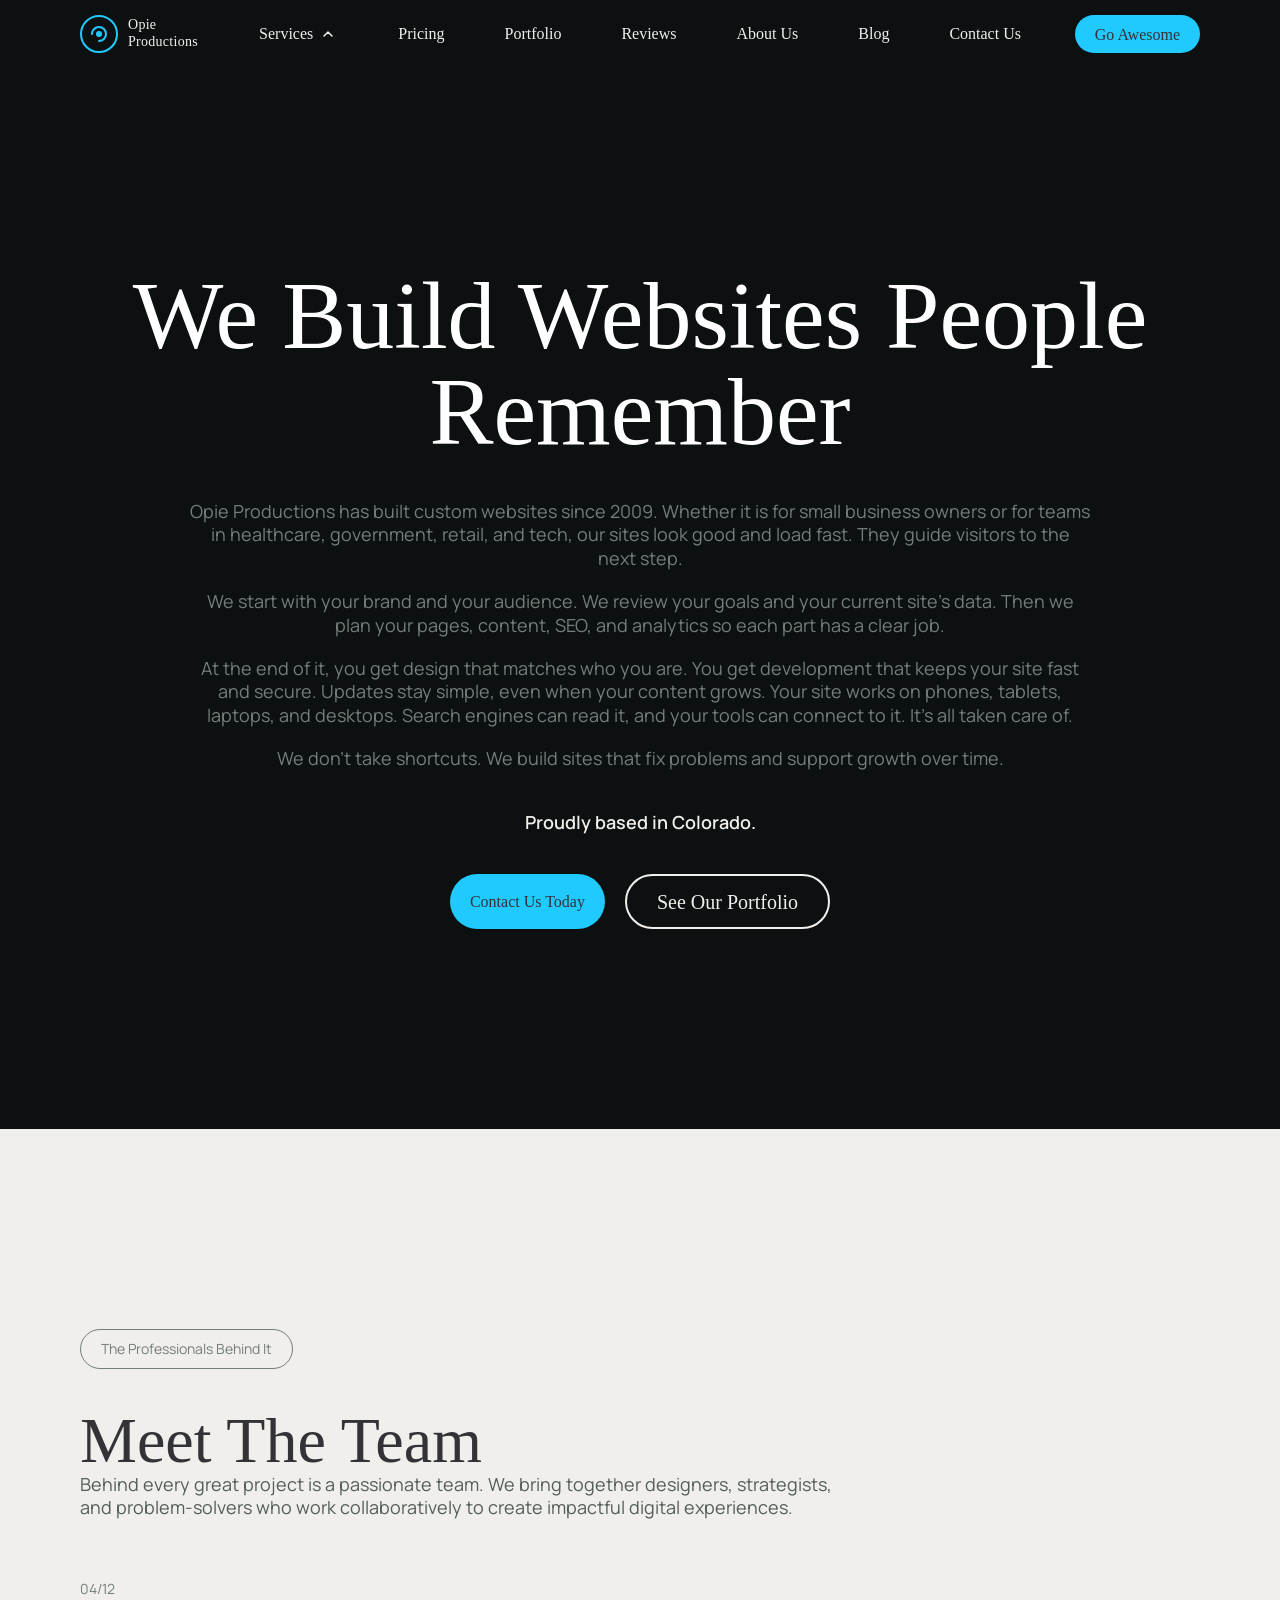
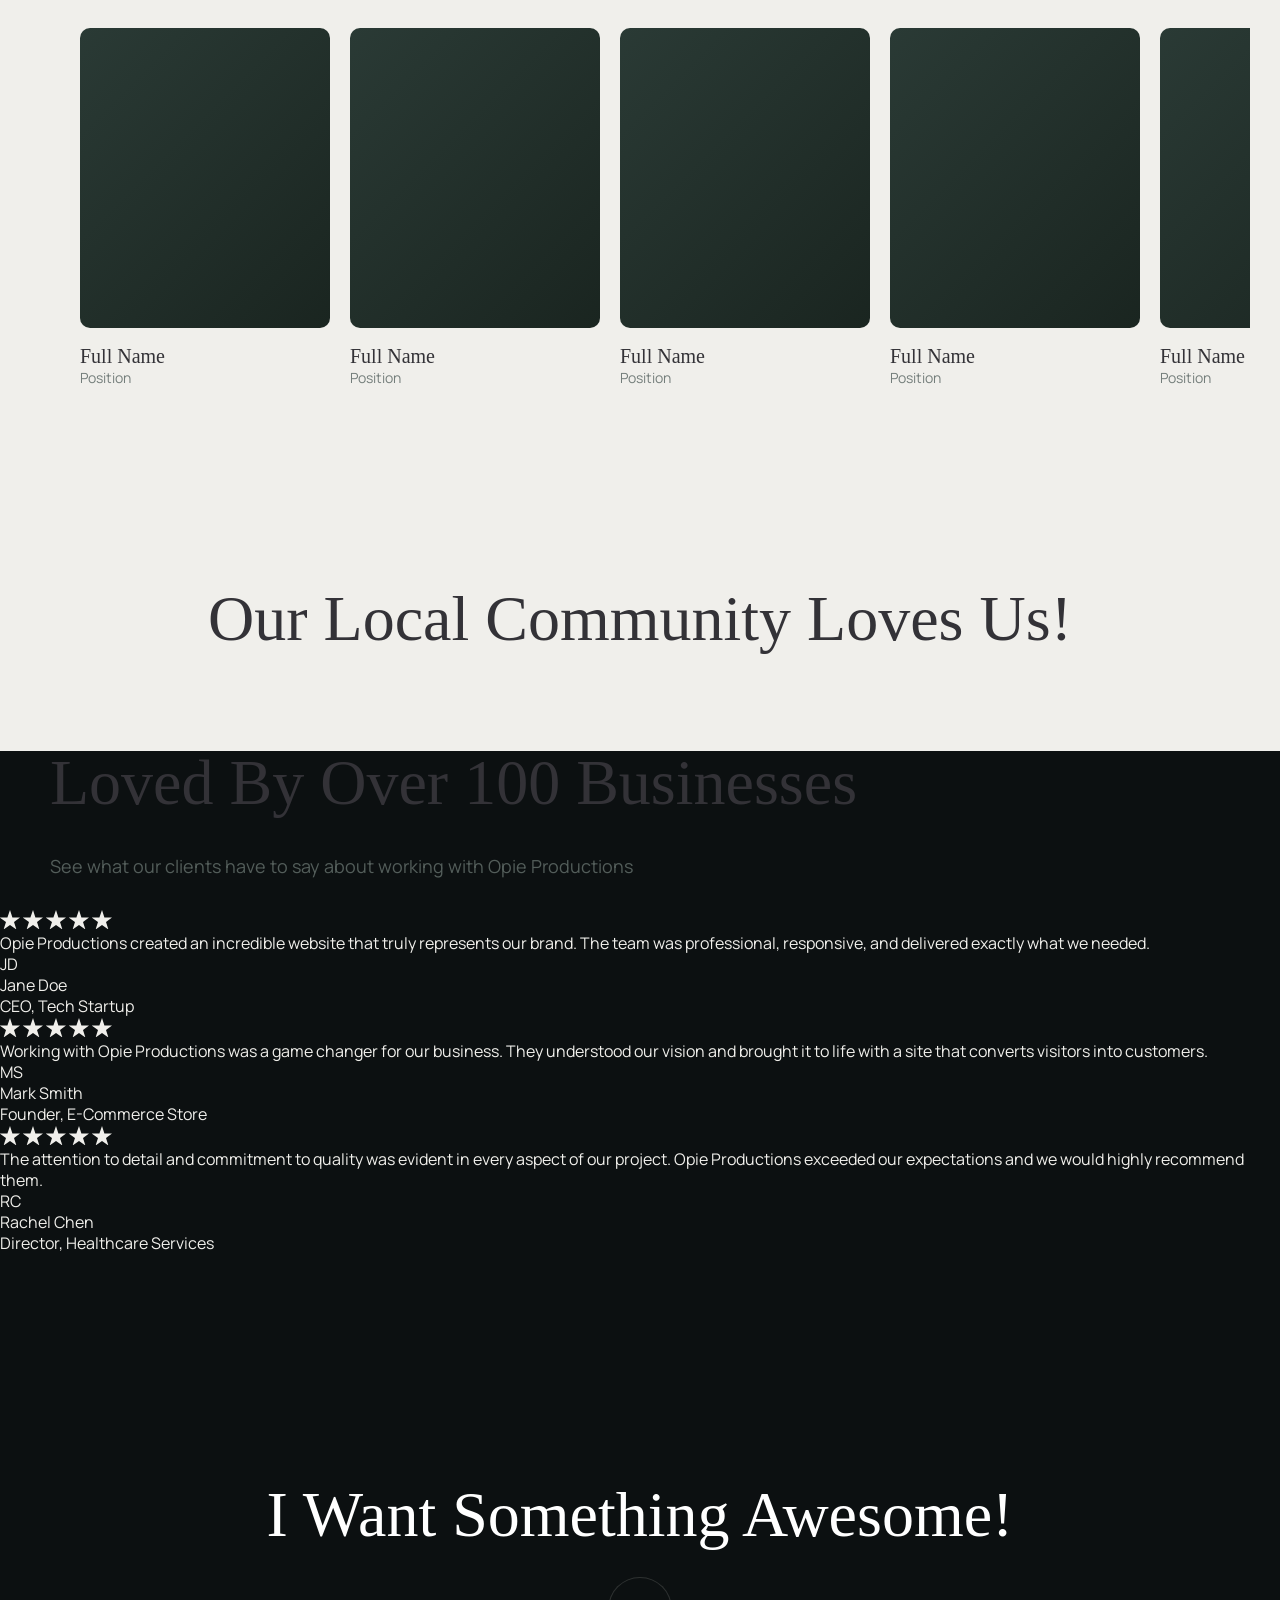
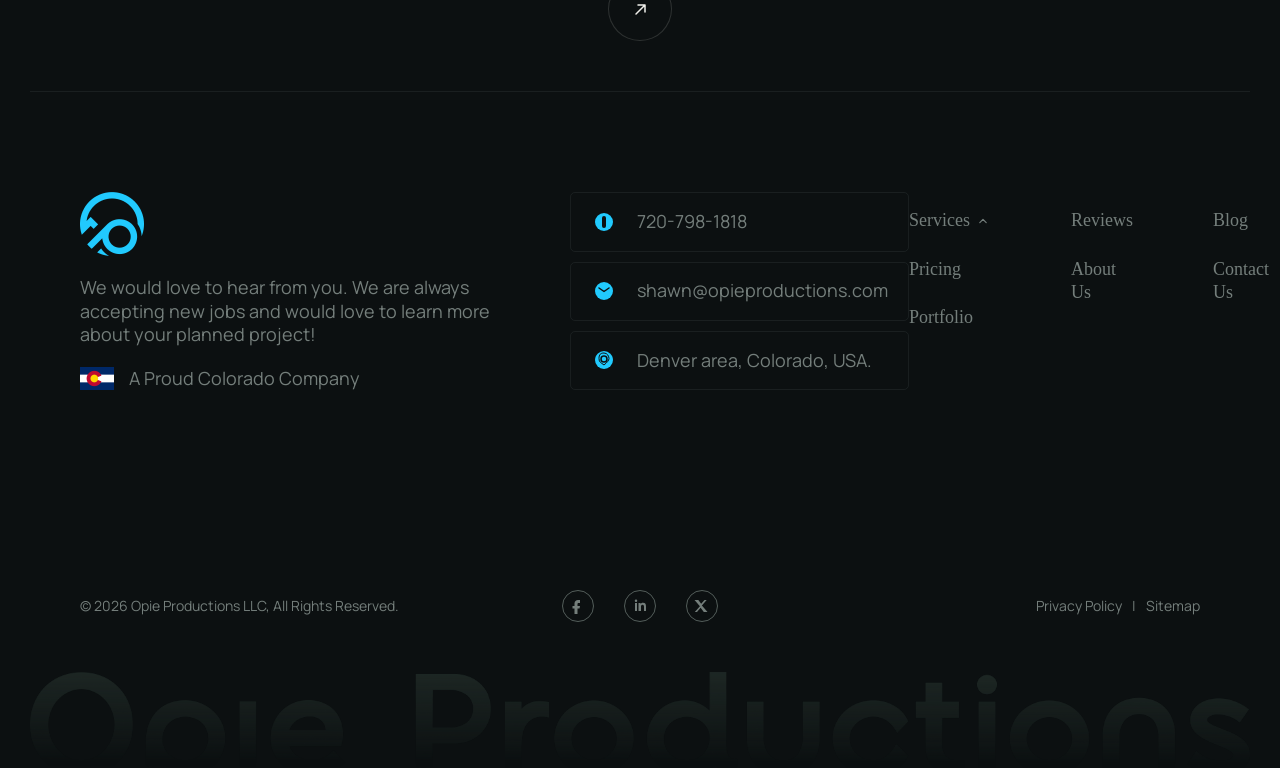
==== about.html @ 9b6406d6 "Add all remaining site pages from Figma design Built 7 new pages: Web Design, SEO, Web Dev, About, P" ====
<!DOCTYPE html>
<html lang="en">
<head>
  <meta charset="UTF-8">
  <meta name="viewport" content="width=device-width, initial-scale=1.0">
  <title>About Us - Opie Productions</title>
  <link rel="preconnect" href="https://fonts.googleapis.com">
  <link rel="preconnect" href="https://fonts.gstatic.com" crossorigin>
  <link href="https://fonts.googleapis.com/css2?family=Manrope:wght@400;500;600;700&display=swap" rel="stylesheet">
  <link rel="stylesheet" href="css/styles.css">
</head>
<body>

  <!-- ==================== NAV ==================== -->
  <nav class="nav">
    <div class="nav__left">
      <a href="index.html" class="nav__logo">
        <svg class="nav__logo-icon" width="38" height="38" viewBox="0 0 38 38" fill="none" xmlns="http://www.w3.org/2000/svg">
          <circle cx="19" cy="19" r="18" stroke="#21cafe" stroke-width="2"/>
          <path d="M12 19c0-3.866 3.134-7 7-7s7 3.134 7 7-3.134 7-7 7" stroke="#21cafe" stroke-width="2" stroke-linecap="round"/>
          <circle cx="19" cy="19" r="3" fill="#21cafe"/>
        </svg>
        <span class="nav__logo-text">Opie<br>Productions</span>
      </a>
    </div>
    <div class="nav__links">
      <div class="nav__dropdown">
        <span>Services</span>
        <svg width="20" height="20" viewBox="0 0 20 20" fill="none"><path d="M6 12l4-4 4 4" stroke="#f0efeb" stroke-width="1.5" stroke-linecap="round" stroke-linejoin="round"/></svg>
      </div>
      <a href="pricing.html">Pricing</a>
      <a href="portfolio.html">Portfolio</a>
      <a href="index.html#reviews">Reviews</a>
      <a href="about.html">About Us</a>
      <a href="#">Blog</a>
      <a href="#">Contact Us</a>
    </div>
    <div class="nav__right">
      <a href="#" class="btn btn--cyan">Go Awesome</a>
    </div>
  </nav>

  <!-- ==================== HERO ==================== -->
  <section class="about-hero">
    <h1 class="about-hero__heading">We build websites people remember</h1>
    <div class="about-hero__body">
      <p>Opie Productions has built custom websites since 2009. Whether it is for small business owners or for teams in healthcare, government, retail, and tech, our sites look good and load fast. They guide visitors to the next step.</p>
      <p>We start with your brand and your audience. We review your goals and your current site's data. Then we plan your pages, content, SEO, and analytics so each part has a clear job.</p>
      <p>At the end of it, you get design that matches who you are. You get development that keeps your site fast and secure. Updates stay simple, even when your content grows. Your site works on phones, tablets, laptops, and desktops. Search engines can read it, and your tools can connect to it. It's all taken care of.</p>
      <p>We don't take shortcuts. We build sites that fix problems and support growth over time.</p>
    </div>
    <p class="about-hero__colorado">Proudly based in Colorado.</p>
    <div class="about-hero__buttons">
      <a href="#" class="btn btn--cyan">Contact us today</a>
      <a href="portfolio.html" class="btn btn--outline">See Our Portfolio</a>
    </div>
  </section>

  <!-- ==================== MEET THE TEAM ==================== -->
  <section class="about-team">
    <div class="about-team__header">
      <div class="about-team__badge">The Professionals Behind It</div>
      <div>
        <h2 class="about-team__title">Meet The team</h2>
        <p class="about-team__subtitle">Behind every great project is a passionate team. We bring together designers, strategists, and problem-solvers who work collaboratively to create impactful digital experiences.</p>
      </div>
    </div>
    <div class="about-team__counter">04/12</div>
    <div class="about-team__grid">
      <div class="about-team__card">
        <div class="about-team__card-img"></div>
        <div class="about-team__card-name">Full Name</div>
        <div class="about-team__card-role">Position</div>
      </div>
      <div class="about-team__card">
        <div class="about-team__card-img"></div>
        <div class="about-team__card-name">Full Name</div>
        <div class="about-team__card-role">Position</div>
      </div>
      <div class="about-team__card">
        <div class="about-team__card-img"></div>
        <div class="about-team__card-name">Full Name</div>
        <div class="about-team__card-role">Position</div>
      </div>
      <div class="about-team__card">
        <div class="about-team__card-img"></div>
        <div class="about-team__card-name">Full Name</div>
        <div class="about-team__card-role">Position</div>
      </div>
      <div class="about-team__card">
        <div class="about-team__card-img"></div>
        <div class="about-team__card-name">Full Name</div>
        <div class="about-team__card-role">Position</div>
      </div>
    </div>
  </section>

  <!-- ==================== AWARDS ==================== -->
  <section class="about-awards">
    <h2 class="about-awards__title">Our Local Community Loves Us!</h2>
  </section>

  <!-- ==================== REVIEWS ==================== -->
  <section class="reviews" id="reviews">
    <div class="reviews__inner">
      <div class="reviews__header">
        <h2 class="reviews__title">Loved by over 100 businesses</h2>
        <p class="reviews__subtitle">See what our clients have to say about working with Opie Productions</p>
      </div>
      <div class="reviews__grid">
        <div class="reviews__card">
          <div class="reviews__stars">
            <svg width="20" height="20" viewBox="0 0 20 20" fill="none"><path d="M10 1l2.4 7.4h7.8L14 13.1l2.4 7.4-6.4-4.6-6.4 4.6 2.4-7.4-6.4-4.7h7.8L10 1z" fill="#f0efeb"/></svg>
            <svg width="20" height="20" viewBox="0 0 20 20" fill="none"><path d="M10 1l2.4 7.4h7.8L14 13.1l2.4 7.4-6.4-4.6-6.4 4.6 2.4-7.4-6.4-4.7h7.8L10 1z" fill="#f0efeb"/></svg>
            <svg width="20" height="20" viewBox="0 0 20 20" fill="none"><path d="M10 1l2.4 7.4h7.8L14 13.1l2.4 7.4-6.4-4.6-6.4 4.6 2.4-7.4-6.4-4.7h7.8L10 1z" fill="#f0efeb"/></svg>
            <svg width="20" height="20" viewBox="0 0 20 20" fill="none"><path d="M10 1l2.4 7.4h7.8L14 13.1l2.4 7.4-6.4-4.6-6.4 4.6 2.4-7.4-6.4-4.7h7.8L10 1z" fill="#f0efeb"/></svg>
            <svg width="20" height="20" viewBox="0 0 20 20" fill="none"><path d="M10 1l2.4 7.4h7.8L14 13.1l2.4 7.4-6.4-4.6-6.4 4.6 2.4-7.4-6.4-4.7h7.8L10 1z" fill="#f0efeb"/></svg>
          </div>
          <p class="reviews__text">Opie Productions created an incredible website that truly represents our brand. The team was professional, responsive, and delivered exactly what we needed.</p>
          <div class="reviews__author">
            <div class="reviews__avatar">JD</div>
            <div class="reviews__author-info">
              <p class="reviews__author-name">Jane Doe</p>
              <p class="reviews__author-company">CEO, Tech Startup</p>
            </div>
          </div>
        </div>
        <div class="reviews__card">
          <div class="reviews__stars">
            <svg width="20" height="20" viewBox="0 0 20 20" fill="none"><path d="M10 1l2.4 7.4h7.8L14 13.1l2.4 7.4-6.4-4.6-6.4 4.6 2.4-7.4-6.4-4.7h7.8L10 1z" fill="#f0efeb"/></svg>
            <svg width="20" height="20" viewBox="0 0 20 20" fill="none"><path d="M10 1l2.4 7.4h7.8L14 13.1l2.4 7.4-6.4-4.6-6.4 4.6 2.4-7.4-6.4-4.7h7.8L10 1z" fill="#f0efeb"/></svg>
            <svg width="20" height="20" viewBox="0 0 20 20" fill="none"><path d="M10 1l2.4 7.4h7.8L14 13.1l2.4 7.4-6.4-4.6-6.4 4.6 2.4-7.4-6.4-4.7h7.8L10 1z" fill="#f0efeb"/></svg>
            <svg width="20" height="20" viewBox="0 0 20 20" fill="none"><path d="M10 1l2.4 7.4h7.8L14 13.1l2.4 7.4-6.4-4.6-6.4 4.6 2.4-7.4-6.4-4.7h7.8L10 1z" fill="#f0efeb"/></svg>
            <svg width="20" height="20" viewBox="0 0 20 20" fill="none"><path d="M10 1l2.4 7.4h7.8L14 13.1l2.4 7.4-6.4-4.6-6.4 4.6 2.4-7.4-6.4-4.7h7.8L10 1z" fill="#f0efeb"/></svg>
          </div>
          <p class="reviews__text">Working with Opie Productions was a game changer for our business. They understood our vision and brought it to life with a site that converts visitors into customers.</p>
          <div class="reviews__author">
            <div class="reviews__avatar">MS</div>
            <div class="reviews__author-info">
              <p class="reviews__author-name">Mark Smith</p>
              <p class="reviews__author-company">Founder, E-Commerce Store</p>
            </div>
          </div>
        </div>
        <div class="reviews__card">
          <div class="reviews__stars">
            <svg width="20" height="20" viewBox="0 0 20 20" fill="none"><path d="M10 1l2.4 7.4h7.8L14 13.1l2.4 7.4-6.4-4.6-6.4 4.6 2.4-7.4-6.4-4.7h7.8L10 1z" fill="#f0efeb"/></svg>
            <svg width="20" height="20" viewBox="0 0 20 20" fill="none"><path d="M10 1l2.4 7.4h7.8L14 13.1l2.4 7.4-6.4-4.6-6.4 4.6 2.4-7.4-6.4-4.7h7.8L10 1z" fill="#f0efeb"/></svg>
            <svg width="20" height="20" viewBox="0 0 20 20" fill="none"><path d="M10 1l2.4 7.4h7.8L14 13.1l2.4 7.4-6.4-4.6-6.4 4.6 2.4-7.4-6.4-4.7h7.8L10 1z" fill="#f0efeb"/></svg>
            <svg width="20" height="20" viewBox="0 0 20 20" fill="none"><path d="M10 1l2.4 7.4h7.8L14 13.1l2.4 7.4-6.4-4.6-6.4 4.6 2.4-7.4-6.4-4.7h7.8L10 1z" fill="#f0efeb"/></svg>
            <svg width="20" height="20" viewBox="0 0 20 20" fill="none"><path d="M10 1l2.4 7.4h7.8L14 13.1l2.4 7.4-6.4-4.6-6.4 4.6 2.4-7.4-6.4-4.7h7.8L10 1z" fill="#f0efeb"/></svg>
          </div>
          <p class="reviews__text">The attention to detail and commitment to quality was evident in every aspect of our project. Opie Productions exceeded our expectations and we would highly recommend them.</p>
          <div class="reviews__author">
            <div class="reviews__avatar">RC</div>
            <div class="reviews__author-info">
              <p class="reviews__author-name">Rachel Chen</p>
              <p class="reviews__author-company">Director, Healthcare Services</p>
            </div>
          </div>
        </div>
      </div>
    </div>
  </section>

  <!-- ==================== FOOTER ==================== -->
  <footer class="footer">
    <div class="footer__cta">
      <h2 class="footer__cta-heading">I Want Something Awesome!</h2>
      <button class="arrow-btn-lg arrow-btn-lg--dark">
        <svg width="17" height="17" viewBox="0 0 17 17" fill="none"><path d="M4 13L13 4M13 4H6M13 4v7" stroke="#f0efeb" stroke-width="1.5" stroke-linecap="round" stroke-linejoin="round"/></svg>
      </button>
    </div>
    <div class="footer__divider"></div>
    <div class="footer__content">
      <div class="footer__left">
        <div class="footer__about">
          <div class="footer__logo">
            <img src="images/footer-logo.png" alt="Opie Productions" class="footer__logo-img">
          </div>
          <p class="footer__description">We would love to hear from you.  We are always accepting new jobs and would love to learn more about your planned project!</p>
          <div class="footer__colorado">
            <img src="images/colorado-flag.png" alt="Colorado flag" class="footer__flag">
            <span>A Proud Colorado Company</span>
          </div>
        </div>
        <div class="footer__contact">
          <div class="footer__contact-item">
            <div class="footer__contact-icon">
              <svg width="18" height="18" viewBox="0 0 18 18" fill="none"><rect width="18" height="18" rx="9" fill="#21cafe"/><rect x="7" y="3" width="4" height="12" rx="2" fill="#0c1011"/></svg>
            </div>
            <span>720-798-1818</span>
          </div>
          <div class="footer__contact-item">
            <div class="footer__contact-icon">
              <svg width="18" height="18" viewBox="0 0 18 18" fill="none"><rect width="18" height="18" rx="9" fill="#21cafe"/><path d="M4 6l5 3.5L14 6" stroke="#0c1011" stroke-width="1.5" stroke-linecap="round" stroke-linejoin="round"/></svg>
            </div>
            <span>shawn@opieproductions.com</span>
          </div>
          <div class="footer__contact-item">
            <div class="footer__contact-icon">
              <svg width="18" height="18" viewBox="0 0 18 18" fill="none"><rect width="18" height="18" rx="9" fill="#21cafe"/><circle cx="9" cy="8" r="3" stroke="#0c1011" stroke-width="1.5"/><path d="M9 14c3-2.5 5-4.5 5-6.5S12.5 2 9 2 4 3.5 4 7.5s2 4 5 6.5z" stroke="#0c1011" stroke-width="1" fill="none"/></svg>
            </div>
            <span>Denver area, Colorado, USA.</span>
          </div>
        </div>
      </div>
      <div class="footer__nav">
        <div class="footer__nav-col">
          <a href="#" class="footer__nav-link">Services <svg width="16" height="16" viewBox="0 0 20 20" fill="none"><path d="M6 12l4-4 4 4" stroke="#747e7b" stroke-width="1.5" stroke-linecap="round" stroke-linejoin="round"/></svg></a>
          <a href="pricing.html" class="footer__nav-link">Pricing</a>
          <a href="portfolio.html" class="footer__nav-link">Portfolio</a>
        </div>
        <div class="footer__nav-col">
          <a href="index.html#reviews" class="footer__nav-link">Reviews</a>
          <a href="about.html" class="footer__nav-link">About Us</a>
        </div>
        <div class="footer__nav-col">
          <a href="#" class="footer__nav-link">Blog</a>
          <a href="#" class="footer__nav-link">Contact Us</a>
        </div>
      </div>
    </div>
    <div class="footer__bottom">
      <div class="footer__bottom-bar">
        <p>&copy; 2026 Opie Productions LLC, All Rights Reserved.</p>
        <div class="footer__socials">
          <a href="#" class="footer__social" aria-label="Facebook">
            <svg width="32" height="32" viewBox="0 0 32 32" fill="none"><circle cx="16" cy="16" r="15.5" stroke="#535d5a"/><path d="M18 13h-1.5c-.5 0-1 .5-1 1v2h2.5l-.5 2.5H15.5V24h-3v-5.5h-2V16h2v-2.5c0-2 1.5-3.5 3.5-3.5H18v3z" fill="#747e7b"/></svg>
          </a>
          <a href="#" class="footer__social" aria-label="LinkedIn">
            <svg width="32" height="32" viewBox="0 0 32 32" fill="none"><circle cx="16" cy="16" r="15.5" stroke="#535d5a"/><path d="M11 13h2v8h-2v-8zm1-3.5a1.25 1.25 0 110 2.5 1.25 1.25 0 010-2.5zM14.5 13h2v1.1c.3-.6 1.2-1.3 2.5-1.3 2.5 0 3 1.6 3 3.7V21h-2v-4c0-1-.2-2.2-1.5-2.2S17 16 17 17v4h-2.5v-8z" fill="#747e7b"/></svg>
          </a>
          <a href="#" class="footer__social" aria-label="X / Twitter">
            <svg width="32" height="32" viewBox="0 0 32 32" fill="none"><circle cx="16" cy="16" r="15.5" stroke="#535d5a"/><path d="M18.5 10h2.2l-4.8 5.5L21.5 22h-3.7l-3.2-4.2L11 22H8.8l5.1-5.8L8.5 10h3.8l2.9 3.8L18.5 10z" fill="#747e7b"/></svg>
          </a>
        </div>
        <div class="footer__legal">
          <a href="#">Privacy Policy</a>
          <span>|</span>
          <a href="#">Sitemap</a>
        </div>
      </div>
      <div class="footer__brand">
        <img src="images/footer-brand.png" alt="Opie Productions" class="footer__brand-img">
      </div>
    </div>
  </footer>

  <script src="js/script.js"></script>
</body>
</html>
---- css/styles.css ----
/* ==================== RESET & BASE ==================== */
*, *::before, *::after {
  margin: 0;
  padding: 0;
  box-sizing: border-box;
}

:root {
  /* Colors from Figma */
  --dark-bg: #0c1011;
  --dark-green: #212b28;
  --cream: #f0efeb;
  --dark-text: #333237;
  --muted: #747e7b;
  --secondary: #535d5a;
  --cyan: #21cafe;
  --orange: #ff9608;
  --white: #ffffff;

  /* Fonts */
  --font-display: 'Georgia', 'Times New Roman', serif; /* Fallback for Sewimple Pol */
  --font-body: 'Manrope', sans-serif;
}

/*
  NOTE: The design uses "Sewimple Pol" as the display font.
  Replace the @font-face below with the actual font file if available.
  For now, we use a serif fallback that approximates the feel.
*/
@font-face {
  font-family: 'Sewimple Pol';
  src: local('Sewimple Pol');
  font-weight: 400;
  font-style: normal;
}

html {
  scroll-behavior: smooth;
}

body {
  font-family: var(--font-body);
  background-color: var(--dark-bg);
  color: var(--cream);
  line-height: 1.3;
  overflow-x: hidden;
}

a {
  text-decoration: none;
  color: inherit;
}

img {
  max-width: 100%;
  display: block;
}

/* ==================== BUTTONS ==================== */
.btn {
  display: inline-flex;
  align-items: center;
  justify-content: center;
  padding: 15px 30px 13px;
  border-radius: 100px;
  font-family: 'Sewimple Pol', var(--font-display);
  font-size: 20px;
  line-height: normal;
  text-transform: capitalize;
  white-space: nowrap;
  cursor: pointer;
  border: none;
  transition: opacity 0.2s, transform 0.2s;
}

.btn:hover {
  opacity: 0.9;
  transform: translateY(-1px);
}

.btn--cyan {
  background-color: var(--cyan);
  color: var(--dark-text);
  font-size: 16px;
  padding: 11px 20px 9px;
}

.btn--orange {
  background-color: var(--orange);
  color: var(--dark-green);
}

.btn--dark {
  background-color: var(--dark-text);
  color: var(--cream);
}

.btn--outline {
  background-color: transparent;
  color: var(--cream);
  border: 2px solid var(--cream);
}

.btn--sm {
  font-size: 18px;
  padding: 11px 20px 9px;
}

.arrow-btn {
  width: 48px;
  height: 48px;
  border-radius: 160px;
  background-color: var(--dark-green);
  border: 1px solid rgba(240, 239, 235, 0.15);
  display: flex;
  align-items: center;
  justify-content: center;
  cursor: pointer;
  flex-shrink: 0;
  transition: background-color 0.2s;
}

.arrow-btn:hover {
  background-color: var(--cyan);
}

.arrow-btn:hover svg path {
  stroke: var(--dark-text);
}

.arrow-btn--dark {
  background-color: var(--dark-bg);
  border-color: rgba(83, 93, 90, 0.3);
}

/* ==================== NAV ==================== */
.nav {
  display: flex;
  align-items: center;
  justify-content: space-between;
  padding: 15px 80px;
  background-color: var(--dark-bg);
  position: sticky;
  top: 0;
  z-index: 100;
}

.nav__left {
  flex: 1 0 0;
}

.nav__logo {
  display: flex;
  align-items: center;
  gap: 10px;
}

.nav__logo-icon {
  width: 38px;
  height: 38px;
  flex-shrink: 0;
}

.nav__logo-text {
  font-family: 'Sewimple Pol', var(--font-display);
  font-size: 14px;
  line-height: 1.2;
  color: var(--cream);
  letter-spacing: 0.02em;
}

.nav__links {
  display: flex;
  gap: 60px;
  align-items: center;
}

.nav__links a,
.nav__dropdown span {
  font-family: 'Sewimple Pol', var(--font-display);
  font-size: 16px;
  color: var(--cream);
  white-space: nowrap;
  transition: color 0.2s;
}

.nav__links a:hover,
.nav__dropdown:hover span {
  color: var(--cyan);
}

.nav__dropdown {
  display: flex;
  align-items: center;
  gap: 5px;
  cursor: pointer;
}

.nav__right {
  flex: 1 0 0;
  display: flex;
  justify-content: flex-end;
}

/* ==================== HERO ==================== */
.hero-holder {
  background: linear-gradient(to bottom, var(--dark-bg), var(--dark-green));
  display: flex;
  flex-direction: column;
  align-items: center;
  gap: 30px;
  padding: 20px 30px 80px;
}

.hero-holder__inner {
  width: 100%;
  display: flex;
  flex-direction: column;
  align-items: center;
}

.hero {
  background-color: var(--cream);
  width: 100%;
  border-radius: 20px;
  padding: 200px 50px 50px;
  display: flex;
  align-items: flex-end;
  justify-content: space-between;
  min-height: 810px;
  position: relative;
}

.hero__content {
  display: flex;
  flex-direction: column;
  gap: 25px;
  max-width: 1069px;
}

.hero__badge {
  display: inline-flex;
  align-items: center;
  justify-content: center;
  padding: 15px 25px;
  background-color: var(--white);
  border-radius: 100px;
  font-family: var(--font-body);
  font-size: 14px;
  color: var(--secondary);
  align-self: flex-start;
}

.hero__text {
  display: flex;
  flex-direction: column;
  gap: 40px;
}

.hero__text-inner {
  display: flex;
  flex-direction: column;
  gap: 10px;
}

.hero__heading {
  font-family: 'Sewimple Pol', var(--font-display);
  font-size: 96px;
  line-height: 1;
  color: var(--dark-text);
  text-transform: capitalize;
  font-weight: 400;
}

.hero__subtext {
  font-family: var(--font-body);
  font-size: 18px;
  line-height: 1.3;
  color: var(--secondary);
  max-width: 785px;
}

.hero__buttons {
  display: flex;
  gap: 20px;
}

.hero__experience {
  font-family: var(--font-body);
  font-size: 14px;
  color: var(--secondary);
  white-space: nowrap;
  align-self: flex-end;
}

.hero__shadow {
  display: flex;
  flex-direction: column;
  align-items: center;
}

.hero__shadow-bar {
  background-color: var(--cream);
  border-radius: 0 0 5px 5px;
}

.hero__shadow-bar--1 {
  width: calc(100% - 110px);
  height: 15px;
  opacity: 0.7;
}

.hero__shadow-bar--2 {
  width: calc(100% - 220px);
  height: 10px;
  opacity: 0.4;
}

.hero__shadow-bar--3 {
  width: calc(100% - 330px);
  height: 5px;
  opacity: 0.2;
}

.hero__images {
  display: flex;
  gap: 30px;
  width: 100%;
  overflow-x: auto;
  border-radius: 20px;
  scrollbar-width: none;
}

.hero__images::-webkit-scrollbar {
  display: none;
}

.hero__image-card {
  flex-shrink: 0;
  width: 537px;
  height: 400px;
  border-radius: 20px;
  overflow: hidden;
  position: relative;
}

.hero__image-card--wide {
  width: 648px;
}

.hero__image-placeholder {
  width: 100%;
  height: 100%;
  background: linear-gradient(135deg, #2a3a35, #1a2520);
  display: flex;
  align-items: center;
  justify-content: center;
  color: var(--muted);
  font-size: 16px;
  border-radius: 20px;
}

/* ==================== MARQUEE ==================== */
.marquee {
  background-color: var(--cream);
  padding: 25px 0 20px;
  overflow: hidden;
}

.marquee__track {
  display: flex;
  width: max-content;
  animation: marquee 30s linear infinite;
}

.marquee__content {
  display: flex;
  align-items: baseline;
  gap: 25px;
  padding-right: 25px;
}

.marquee__content span {
  font-family: 'Sewimple Pol', var(--font-display);
  font-size: 24px;
  line-height: 1.2;
  color: var(--dark-text);
  white-space: nowrap;
}

.marquee__dot {
  font-size: 19px !important;
  opacity: 0.5;
}

@keyframes marquee {
  0% { transform: translateX(0); }
  100% { transform: translateX(-50%); }
}

/* ==================== EXPERTISE ==================== */
.expertise {
  background: linear-gradient(to bottom, var(--dark-green) 0%, var(--dark-bg) 25.5%);
  padding: 200px 30px 30px;
  display: flex;
  flex-direction: column;
  gap: 200px;
}

.expertise__header {
  display: flex;
  flex-direction: column;
  gap: 40px;
  padding: 0 50px;
}

.expertise__badge {
  display: inline-flex;
  align-items: center;
  justify-content: center;
  padding: 10px 20px;
  border: 1px solid var(--muted);
  border-radius: 100px;
  font-family: var(--font-body);
  font-size: 14px;
  color: var(--muted);
  align-self: flex-start;
}

.expertise__title-group {
  display: flex;
  flex-direction: column;
  gap: 10px;
}

.expertise__title {
  font-family: 'Sewimple Pol', var(--font-display);
  font-size: 64px;
  line-height: 1;
  color: var(--white);
  text-transform: capitalize;
  font-weight: 400;
}

.expertise__subtitle {
  font-family: var(--font-body);
  font-size: 18px;
  line-height: 1.3;
  color: var(--muted);
  max-width: 785px;
}

/* ==================== SERVICES LIST ==================== */
.services-list {
  display: flex;
  flex-direction: column;
}

.service {
  display: flex;
  gap: 20px;
  align-items: flex-start;
  padding: 50px;
  width: 100%;
}

.service--expanded {
  background-color: var(--dark-green);
  border-radius: 10px;
}

.service--collapsed {
  background-color: var(--dark-bg);
  border-bottom: 2px solid rgba(83, 93, 90, 0.2);
  align-items: center;
  cursor: pointer;
  transition: background-color 0.3s;
}

.service--collapsed:hover {
  background-color: rgba(33, 43, 40, 0.5);
}

.service__number {
  font-family: var(--font-body);
  font-weight: 600;
  font-size: 14px;
  color: var(--muted);
  width: 40px;
  flex-shrink: 0;
  padding-top: 8px;
}

.service--collapsed .service__number {
  color: var(--secondary);
}

.service__content {
  flex: 1;
  display: flex;
  flex-direction: column;
  gap: 10px;
  min-width: 0;
}

.service__title {
  font-family: 'Sewimple Pol', var(--font-display);
  font-size: 48px;
  line-height: 1;
  color: var(--white);
  text-transform: capitalize;
  font-weight: 400;
  opacity: 0.9;
}

.service--collapsed .service__title {
  color: var(--cream);
  opacity: 1;
}

.service__description {
  font-family: var(--font-body);
  font-size: 18px;
  line-height: 1.3;
  color: var(--muted);
}

.service__description p {
  margin-bottom: 10px;
}

.service__description p:last-child {
  margin-bottom: 0;
}

.service__actions {
  display: flex;
  flex-direction: column;
  align-items: flex-end;
  justify-content: space-between;
  align-self: stretch;
  flex-shrink: 0;
}

.service__actions-top {
  display: flex;
  align-items: center;
  gap: 10px;
}

.service__tags {
  display: flex;
  gap: 10px;
  position: relative;
}

.service__tag {
  padding: 12px 25px;
  background-color: rgba(240, 239, 235, 0.05);
  border-radius: 100px;
  font-family: var(--font-body);
  font-size: 14px;
  color: var(--muted);
}

.service__tags-fade {
  position: absolute;
  top: 50%;
  right: 0;
  transform: translateY(-50%);
  width: 200px;
  height: 46px;
  background: linear-gradient(to right, rgba(33, 43, 40, 0) 0%, var(--dark-green) 55%);
  pointer-events: none;
}

/* ==================== CTA CARD ==================== */
.cta-card {
  background-color: var(--cream);
  border-radius: 20px;
  padding: 50px;
  height: 700px;
  display: flex;
  flex-direction: column;
  align-items: center;
  justify-content: space-between;
  position: relative;
  overflow: hidden;
  margin-top: 200px;
}

.cta-card__tags {
  display: flex;
  gap: 10px;
  flex-wrap: wrap;
  justify-content: center;
  overflow: hidden;
  max-height: 48px;
}

.cta-card__tags span {
  padding: 15px 25px;
  background-color: var(--white);
  border-radius: 100px;
  font-family: var(--font-body);
  font-size: 14px;
  color: var(--secondary);
  white-space: nowrap;
}

.cta-card__fade {
  position: absolute;
  top: 0;
  left: 0;
  right: 0;
  height: 48px;
  margin-top: 50px;
  background: linear-gradient(90deg, var(--cream) 0%, rgba(240, 239, 235, 0) 8.3%, rgba(240, 239, 235, 0) 92.5%, var(--cream) 100%);
  pointer-events: none;
}

.cta-card__content {
  display: flex;
  flex-direction: column;
  align-items: center;
  gap: 40px;
  max-width: 1100px;
  text-align: center;
}

.cta-card__text {
  display: flex;
  flex-direction: column;
  gap: 10px;
}

.cta-card__heading {
  font-family: 'Sewimple Pol', var(--font-display);
  font-size: 96px;
  line-height: 1;
  color: var(--dark-text);
  text-transform: capitalize;
  font-weight: 400;
}

.cta-card__subtext {
  font-family: var(--font-body);
  font-size: 18px;
  line-height: 1.3;
  color: var(--secondary);
}

/* ==================== SELECTED PROJECT ==================== */
.selected-project {
  padding: 200px 30px 0;
  background-color: var(--cream);
}

.selected-project__header {
  display: flex;
  flex-direction: column;
  gap: 40px;
  padding: 0 50px;
  margin-bottom: 100px;
}

.selected-project__badge {
  display: inline-flex;
  align-items: center;
  justify-content: center;
  padding: 10px 20px;
  border: 1px solid var(--muted);
  border-radius: 100px;
  font-family: var(--font-body);
  font-size: 14px;
  color: var(--muted);
  align-self: flex-start;
}

.selected-project__title-group {
  display: flex;
  flex-direction: column;
  gap: 10px;
}

.selected-project__title {
  font-family: 'Sewimple Pol', var(--font-display);
  font-size: 64px;
  line-height: 1;
  color: var(--dark-text);
  text-transform: capitalize;
  font-weight: 400;
}

.selected-project__subtitle {
  font-family: var(--font-body);
  font-size: 18px;
  line-height: 1.3;
  color: var(--secondary);
  max-width: 785px;
}

/* Featured Project Card */
.project-featured {
  position: relative;
  width: 100%;
  height: 900px;
  border-radius: 20px;
  overflow: hidden;
  margin: 0 auto;
  padding: 0 50px;
}

.project-featured__bg {
  position: absolute;
  inset: 0;
  width: 100%;
  height: 100%;
  object-fit: cover;
}

.project-featured__overlay {
  position: absolute;
  inset: 0;
  background: linear-gradient(to bottom, rgba(12, 16, 17, 0) 75%, rgba(12, 16, 17, 0.8) 94%);
}

.project-featured__info {
  position: absolute;
  bottom: 30px;
  left: 30px;
  display: flex;
  flex-direction: column;
  gap: 10px;
  z-index: 2;
}

.project-featured__tags {
  font-family: var(--font-body);
  font-weight: 300;
  font-size: 20px;
  color: var(--white);
}

.project-featured__link {
  display: inline-flex;
  align-items: center;
  gap: 20px;
  background-color: var(--dark-green);
  padding: 12px 20px;
  border-radius: 10px;
  font-family: var(--font-body);
  font-size: 16px;
  color: var(--white);
  cursor: pointer;
  transition: background-color 0.2s;
}

.project-featured__link:hover {
  background-color: var(--dark-bg);
}

.selected-project__cta {
  text-align: center;
  padding: 100px 0;
}

/* ==================== REVIEWS ==================== */
.reviews {
  padding: 0 0 30px;
}

.reviews__header {
  display: flex;
  flex-direction: column;
  gap: 40px;
  padding: 0 50px;
  margin-bottom: 30px;
}

.reviews__badge {
  display: inline-flex;
  align-items: center;
  justify-content: center;
  padding: 10px 20px;
  border: 1px solid var(--muted);
  border-radius: 100px;
  font-family: var(--font-body);
  font-size: 14px;
  color: var(--muted);
  align-self: flex-start;
}

.reviews__title-group {
  display: flex;
  flex-direction: column;
  gap: 10px;
}

.reviews__title {
  font-family: 'Sewimple Pol', var(--font-display);
  font-size: 64px;
  line-height: 1;
  color: var(--dark-text);
  text-transform: capitalize;
  font-weight: 400;
}

.reviews__subtitle {
  font-family: var(--font-body);
  font-size: 18px;
  line-height: 1.3;
  color: var(--secondary);
  max-width: 785px;
}

.reviews__counter {
  font-family: var(--font-body);
  font-size: 18px;
  color: var(--secondary);
  text-align: right;
  margin-bottom: 10px;
}

.reviews__content {
  display: flex;
  flex-direction: column;
}

.reviews__layout {
  display: flex;
  gap: 40px;
  align-items: flex-end;
}

.reviews__left {
  display: flex;
  flex-direction: column;
  align-items: flex-end;
  gap: 80px;
  flex-shrink: 0;
  width: 715px;
}

.arrow-btn-lg {
  width: 64px;
  height: 64px;
  border-radius: 160px;
  background-color: var(--cream);
  border: 1px solid rgba(83, 93, 90, 0.3);
  display: flex;
  align-items: center;
  justify-content: center;
  cursor: pointer;
  flex-shrink: 0;
  transition: background-color 0.2s;
}

.arrow-btn-lg:hover {
  background-color: var(--white);
}

.arrow-btn-lg--dark {
  background-color: var(--dark-bg);
  border-color: rgba(240, 239, 235, 0.15);
}

.arrow-btn-lg--dark:hover {
  background-color: var(--dark-green);
}

.reviews__thumbnails {
  display: flex;
  gap: 15px;
  overflow: hidden;
  position: relative;
  width: 100%;
}

.reviews__thumb {
  width: 180px;
  height: 180px;
  border-radius: 20px;
  overflow: hidden;
  flex-shrink: 0;
}

.reviews__thumb-img {
  width: 100%;
  height: 100%;
  object-fit: cover;
}

.reviews__thumb-fade {
  position: absolute;
  top: -1px;
  left: -1px;
  width: 100%;
  height: 182px;
  background: linear-gradient(to right, var(--cream) 0%, rgba(240, 239, 235, 0) 36%);
  pointer-events: none;
}

/* Review Card - Split Layout */
.review-card {
  background-color: var(--dark-green);
  border-radius: 20px;
  display: flex;
  overflow: hidden;
  flex: 1;
  min-height: 615px;
}

.review-card__person {
  width: 487px;
  flex-shrink: 0;
  position: relative;
  padding: 20px;
  display: flex;
  align-items: flex-end;
}

.review-card__person-img {
  position: absolute;
  inset: 0;
  width: 100%;
  height: 100%;
  object-fit: cover;
}

.review-card__person-overlay {
  position: absolute;
  inset: 0;
  background: linear-gradient(to bottom, rgba(33, 43, 40, 0) 68%, rgba(33, 43, 40, 0.8) 100%);
}

.review-card__person-info {
  position: relative;
  z-index: 2;
  width: 100%;
  border: 1.5px solid white;
  border-radius: 10px;
  padding: 20px;
  background: linear-gradient(to bottom, rgba(33, 43, 40, 0) 68%, rgba(33, 43, 40, 0.8) 100%);
  min-height: 100%;
  display: flex;
  flex-direction: column;
  justify-content: flex-end;
}

.review-card__name {
  font-family: 'Sewimple Pol', var(--font-display);
  font-size: 32px;
  line-height: 1.2;
  color: var(--white);
  font-weight: 400;
  text-transform: capitalize;
}

.review-card__role {
  font-family: var(--font-body);
  font-size: 18px;
  color: var(--white);
  opacity: 0.7;
}

.review-card__body {
  flex: 1;
  display: flex;
  flex-direction: column;
  justify-content: space-between;
  padding: 50px 0 20px 50px;
}

.review-card__quote {
  font-family: 'Sewimple Pol', var(--font-display);
  font-size: 80px;
  line-height: 0.5;
  color: var(--cyan);
  margin-bottom: 20px;
}

.review-card__text-area {
  display: flex;
  flex-direction: column;
  gap: 10px;
  padding-right: 50px;
}

.review-card__title {
  font-family: 'Sewimple Pol', var(--font-display);
  font-size: 32px;
  line-height: 1.2;
  color: var(--white);
  font-weight: 400;
  text-transform: capitalize;
}

.review-card__text {
  font-family: var(--font-body);
  font-size: 20px;
  line-height: 1.3;
  color: var(--muted);
}

.review-card__images {
  display: flex;
  gap: 15px;
  align-items: center;
  overflow: hidden;
  border-radius: 0 0 0 10px;
  margin-top: 40px;
}

.review-card__project-img {
  width: 259px;
  height: 185px;
  object-fit: cover;
  border-radius: 10px;
  flex-shrink: 0;
}

.review-card__view-project {
  font-family: var(--font-body);
  font-size: 14px;
  color: var(--secondary);
  writing-mode: vertical-rl;
  transform: rotate(180deg);
  white-space: nowrap;
  flex-shrink: 0;
}

/* ==================== FOOTER ==================== */
.footer {
  background-color: var(--dark-bg);
  padding: 200px 30px 0;
}

.footer__cta {
  display: flex;
  flex-direction: column;
  align-items: center;
  gap: 30px;
  margin-bottom: 50px;
}

.footer__cta-heading {
  font-family: 'Sewimple Pol', var(--font-display);
  font-size: 64px;
  line-height: 1;
  color: var(--white);
  text-transform: capitalize;
  font-weight: 400;
  text-align: center;
}

.footer__divider {
  width: 100%;
  height: 1px;
  background-color: rgba(83, 93, 90, 0.2);
  margin-bottom: 100px;
}

.footer__content {
  display: flex;
  justify-content: space-between;
  padding: 0 50px;
  margin-bottom: 200px;
}

.footer__left {
  display: flex;
  gap: 50px;
}

.footer__about {
  display: flex;
  flex-direction: column;
  gap: 20px;
  width: 440px;
}

.footer__logo-img {
  width: 64px;
  height: 64px;
  object-fit: contain;
}

.footer__description {
  font-family: var(--font-body);
  font-size: 18px;
  line-height: 1.3;
  color: var(--muted);
}

.footer__colorado {
  display: flex;
  align-items: center;
  gap: 15px;
}

.footer__flag {
  width: 34px;
  height: 23px;
  object-fit: cover;
}

.footer__colorado span {
  font-family: var(--font-body);
  font-size: 18px;
  color: var(--muted);
}

.footer__contact {
  display: flex;
  flex-direction: column;
  gap: 10px;
  width: 339px;
}

.footer__contact-item {
  display: flex;
  align-items: center;
  gap: 15px;
  padding: 10px 25px 10px 15px;
  border: 1px solid rgba(83, 93, 90, 0.2);
  border-radius: 5px;
  flex: 1;
}

.footer__contact-icon {
  width: 36px;
  height: 36px;
  flex-shrink: 0;
  display: flex;
  align-items: center;
  justify-content: center;
}

.footer__contact-item span {
  font-family: var(--font-body);
  font-size: 18px;
  line-height: 1.2;
  color: var(--muted);
}

.footer__nav {
  display: flex;
  gap: 150px;
  padding-top: 17px;
}

.footer__nav-col {
  display: flex;
  flex-direction: column;
  gap: 25px;
}

.footer__nav-link {
  font-family: 'Sewimple Pol', var(--font-display);
  font-size: 18px;
  color: var(--muted);
  display: flex;
  align-items: center;
  gap: 5px;
  transition: color 0.2s;
}

.footer__nav-link:hover {
  color: var(--cream);
}

/* Footer Bottom */
.footer__bottom {
  display: flex;
  flex-direction: column;
  gap: 50px;
}

.footer__bottom-bar {
  display: flex;
  align-items: center;
  justify-content: space-between;
  padding: 0 50px;
}

.footer__bottom-bar p {
  font-family: var(--font-body);
  font-size: 14px;
  color: var(--muted);
  flex: 1;
}

.footer__socials {
  display: flex;
  gap: 30px;
}

.footer__social {
  display: flex;
  transition: opacity 0.2s;
}

.footer__social:hover {
  opacity: 0.7;
}

.footer__legal {
  display: flex;
  gap: 10px;
  align-items: center;
  justify-content: flex-end;
  flex: 1;
}

.footer__legal a,
.footer__legal span {
  font-family: var(--font-body);
  font-size: 14px;
  color: var(--muted);
  transition: color 0.2s;
}

.footer__legal a:hover {
  color: var(--cream);
}

.footer__brand {
  width: 100%;
  overflow: hidden;
}

.footer__brand-img {
  width: 100%;
  height: auto;
  opacity: 0.9;
}

/* ==================== RESPONSIVE ==================== */
@media (max-width: 1400px) {
  .hero__heading {
    font-size: 72px;
  }
  .cta-card__heading {
    font-size: 72px;
  }
  .reviews__left {
    width: 500px;
  }
  .review-card__person {
    width: 350px;
  }
  .footer__nav {
    gap: 80px;
  }
}

@media (max-width: 1024px) {
  .nav {
    padding: 15px 40px;
  }
  .nav__links {
    gap: 30px;
  }
  .hero {
    padding: 120px 30px 30px;
    min-height: 600px;
  }
  .hero__heading {
    font-size: 56px;
  }
  .hero__content {
    max-width: 100%;
  }
  .hero__experience {
    display: none;
  }
  .expertise__header {
    padding: 0 30px;
  }
  .expertise__title {
    font-size: 48px;
  }
  .service {
    padding: 30px;
  }
  .service__title {
    font-size: 36px;
  }
  .service__actions {
    display: none;
  }
  .service--expanded .service__actions {
    display: flex;
  }
  .cta-card {
    height: auto;
    padding: 40px 30px;
    gap: 40px;
  }
  .cta-card__heading {
    font-size: 56px;
  }
  .project-featured {
    height: 600px;
  }
  .selected-project__header {
    padding: 0 30px;
  }
  .reviews__header {
    padding: 0 30px;
  }
  .reviews__layout {
    flex-direction: column;
  }
  .reviews__left {
    width: 100%;
    flex-direction: row;
    align-items: center;
  }
  .reviews__title {
    font-size: 48px;
  }
  .review-card {
    flex-direction: column;
    min-height: auto;
  }
  .review-card__person {
    width: 100%;
    height: 400px;
  }
  .footer__content {
    flex-direction: column;
    gap: 60px;
    padding: 0 30px;
  }
  .footer__nav {
    gap: 60px;
  }
  .footer__cta-heading {
    font-size: 48px;
  }
}

@media (max-width: 768px) {
  .nav {
    padding: 15px 20px;
  }
  .nav__links {
    display: none;
  }
  .hero-holder {
    padding: 10px 15px 40px;
  }
  .hero {
    padding: 80px 20px 20px;
    min-height: 500px;
    flex-direction: column;
    gap: 20px;
  }
  .hero__heading {
    font-size: 40px;
  }
  .hero__subtext {
    font-size: 16px;
  }
  .hero__buttons {
    flex-direction: column;
    gap: 10px;
  }
  .hero__image-card {
    width: 300px;
    height: 250px;
  }
  .hero__image-card--wide {
    width: 350px;
  }
  .expertise {
    padding: 100px 15px 15px;
    gap: 80px;
  }
  .expertise__header {
    padding: 0 20px;
  }
  .expertise__title {
    font-size: 36px;
  }
  .service {
    padding: 25px 20px;
  }
  .service__title {
    font-size: 28px;
  }
  .service__number {
    display: none;
  }
  .cta-card {
    margin-top: 80px;
  }
  .cta-card__heading {
    font-size: 36px;
  }
  .cta-card__tags {
    display: none;
  }
  .cta-card__fade {
    display: none;
  }
  .selected-project {
    padding: 100px 15px 0;
  }
  .selected-project__header {
    padding: 0 20px;
  }
  .selected-project__title {
    font-size: 36px;
  }
  .project-featured {
    height: 400px;
    padding: 0 20px;
  }
  .reviews__header {
    padding: 0 20px;
  }
  .reviews__title {
    font-size: 36px;
  }
  .reviews__left {
    display: none;
  }
  .review-card__person {
    height: 300px;
  }
  .review-card__body {
    padding: 30px 20px;
  }
  .review-card__text-area {
    padding-right: 0;
  }
  .review-card__images {
    display: none;
  }
  .footer {
    padding: 100px 15px 0;
  }
  .footer__content {
    padding: 0 20px;
  }
  .footer__left {
    flex-direction: column;
  }
  .footer__about {
    width: 100%;
  }
  .footer__contact {
    width: 100%;
  }
  .footer__nav {
    gap: 40px;
    flex-wrap: wrap;
  }
  .footer__cta-heading {
    font-size: 36px;
  }
  .footer__bottom-bar {
    flex-direction: column;
    gap: 20px;
    text-align: center;
    padding: 0 20px;
  }
  .footer__legal {
    justify-content: center;
  }
}

/* ==================== PAGE HERO (shared across service pages) ==================== */
.page-hero {
  display: flex;
  flex-direction: column;
  align-items: center;
  padding: 200px 50px 0;
  position: relative;
}

.page-hero--dark {
  background-color: var(--dark-bg);
}

.page-hero--cream {
  background-color: var(--cream);
}

.page-hero__content {
  max-width: 1070px;
  display: flex;
  flex-direction: column;
  gap: 25px;
  position: relative;
  z-index: 2;
}

.page-hero__content--center {
  align-items: center;
  text-align: center;
}

.page-hero__badge {
  display: inline-flex;
  align-items: center;
  justify-content: center;
  padding: 15px 25px;
  border-radius: 100px;
  font-family: var(--font-body);
  font-size: 14px;
  align-self: center;
}

.page-hero__badge--dark {
  background-color: rgba(240, 239, 235, 0.05);
  color: var(--white);
}

.page-hero__badge--light {
  background-color: var(--white);
  color: var(--secondary);
}

.page-hero__heading {
  font-family: 'Sewimple Pol', var(--font-display);
  font-size: 96px;
  line-height: 1;
  text-transform: capitalize;
  font-weight: 400;
}

.page-hero__heading--white {
  color: var(--white);
}

.page-hero__heading--dark {
  color: var(--dark-text);
}

.page-hero__subtext {
  font-family: var(--font-body);
  font-size: 18px;
  line-height: 1.3;
  color: var(--muted);
  max-width: 785px;
}

.page-hero__buttons {
  display: flex;
  gap: 20px;
  margin-top: 15px;
}

.page-hero__shadow {
  display: flex;
  flex-direction: column;
  align-items: center;
  width: 100%;
  padding: 0 30px;
}

.page-hero__shadow-bar {
  background-color: var(--cream);
}

.page-hero__shadow-bar--1 {
  width: calc(100% - 110px);
  height: 15px;
  opacity: 0.7;
  border-radius: 0 0 5px 5px;
}

.page-hero__shadow-bar--2 {
  width: calc(100% - 220px);
  height: 10px;
  opacity: 0.4;
  border-radius: 0 0 5px 5px;
}

.page-hero__shadow-bar--3 {
  width: calc(100% - 330px);
  height: 5px;
  opacity: 0.2;
  border-radius: 0 0 5px 5px;
}

/* ==================== VALUE PROPOSITION (cream card section) ==================== */
.value-prop {
  background-color: var(--dark-bg);
  padding: 30px 30px;
}

.value-prop__inner {
  background-color: var(--cream);
  border-radius: 20px;
  padding: 100px 50px 50px;
  display: flex;
  flex-direction: column;
  align-items: center;
  gap: 250px;
  min-height: 855px;
  justify-content: space-between;
}

.value-prop__text {
  max-width: 1100px;
  text-align: center;
  display: flex;
  flex-direction: column;
  gap: 10px;
}

.value-prop__heading {
  font-family: 'Sewimple Pol', var(--font-display);
  font-size: 96px;
  line-height: 1;
  color: var(--dark-text);
  text-transform: capitalize;
  font-weight: 400;
}

.value-prop__subtext {
  font-family: var(--font-body);
  font-size: 18px;
  line-height: 1.3;
  color: var(--secondary);
}

.value-prop__cards {
  display: flex;
  gap: 10px;
  width: 100%;
  overflow: hidden;
}

.value-prop__card {
  flex: 1 0 0;
  background-color: var(--white);
  border-radius: 10px;
  padding: 15px 20px;
  display: flex;
  flex-direction: column;
  gap: 65px;
  min-height: 180px;
}

.value-prop__card-icon {
  width: 56px;
  height: 56px;
  flex-shrink: 0;
}

.value-prop__card-text {
  font-family: var(--font-body);
  font-size: 18px;
  line-height: 1.3;
  color: var(--secondary);
}

/* ==================== SERVICE DETAIL (service grid) ==================== */
.service-detail {
  background-color: var(--dark-bg);
  padding: 200px 30px 30px;
}

.service-detail__header {
  display: flex;
  flex-direction: column;
  gap: 40px;
  padding: 0 50px;
  margin-bottom: 100px;
}

.service-detail__badge {
  display: inline-flex;
  align-items: center;
  justify-content: center;
  padding: 10px 20px;
  border: 1px solid var(--muted);
  border-radius: 100px;
  font-family: var(--font-body);
  font-size: 14px;
  color: var(--muted);
  align-self: flex-start;
}

.service-detail__title {
  font-family: 'Sewimple Pol', var(--font-display);
  font-size: 64px;
  line-height: 1;
  color: var(--white);
  text-transform: capitalize;
  font-weight: 400;
}

.service-detail__grid {
  display: grid;
  grid-template-columns: repeat(3, 1fr);
  gap: 20px;
}

.service-detail__card {
  background-color: var(--dark-green);
  border-radius: 20px;
  padding: 30px;
  display: flex;
  flex-direction: column;
  justify-content: space-between;
  min-height: 350px;
}

.service-detail__card--tall {
  grid-row: span 2;
  min-height: 720px;
}

.service-detail__card-content {
  display: flex;
  flex-direction: column;
  gap: 15px;
}

.service-detail__card-title {
  font-family: 'Sewimple Pol', var(--font-display);
  font-size: 32px;
  line-height: 1.2;
  color: var(--white);
  font-weight: 400;
  text-transform: capitalize;
}

.service-detail__card-desc {
  font-family: var(--font-body);
  font-size: 16px;
  line-height: 1.4;
  color: var(--muted);
}

.service-detail__card-visual {
  margin-top: auto;
  padding-top: 30px;
}

.service-detail__card-visual--font {
  display: flex;
  flex-direction: column;
  gap: 5px;
}

.service-detail__font-name {
  font-family: 'Sewimple Pol', var(--font-display);
  font-size: 24px;
  color: var(--cyan);
}

.service-detail__font-sample {
  font-family: 'Sewimple Pol', var(--font-display);
  font-size: 20px;
  color: var(--muted);
}

.service-detail__font-numbers {
  font-family: 'Sewimple Pol', var(--font-display);
  font-size: 20px;
  color: var(--muted);
}

.service-detail__card-cta-label {
  font-family: 'Sewimple Pol', var(--font-display);
  font-size: 24px;
  color: var(--cyan);
}

.service-detail__card-visual--locations {
  display: flex;
  flex-wrap: wrap;
  gap: 8px;
}

.service-detail__card-visual--locations span {
  padding: 8px 16px;
  background-color: rgba(240, 239, 235, 0.05);
  border-radius: 100px;
  font-family: var(--font-body);
  font-size: 14px;
  color: var(--muted);
}

.service-detail__card-visual--funnel {
  display: flex;
  flex-direction: column;
  gap: 6px;
}

.funnel-step {
  padding: 12px 20px;
  background: linear-gradient(90deg, rgba(33, 202, 254, 0.15) 0%, rgba(33, 202, 254, 0.02) 100%);
  border-radius: 8px;
  font-family: var(--font-body);
  font-size: 14px;
  color: var(--muted);
  border-left: 3px solid var(--cyan);
}

/* ==================== PAGE CTA ==================== */
.page-cta {
  background-color: var(--dark-bg);
  padding: 0 30px 30px;
}

/* ==================== SEO STATS ==================== */
.seo-stats {
  background-color: var(--dark-bg);
  padding: 200px 30px 30px;
}

.seo-stats__header {
  padding: 0 50px;
  margin-bottom: 80px;
}

.seo-stats__title {
  font-family: 'Sewimple Pol', var(--font-display);
  font-size: 64px;
  line-height: 1;
  color: var(--white);
  text-transform: capitalize;
  font-weight: 400;
  margin-bottom: 10px;
}

.seo-stats__subtitle {
  font-family: var(--font-body);
  font-size: 18px;
  line-height: 1.3;
  color: var(--muted);
}

.seo-stats__cards {
  display: grid;
  grid-template-columns: repeat(3, 1fr);
  gap: 20px;
}

.seo-stats__card {
  background-color: var(--dark-green);
  border-radius: 20px;
  padding: 40px 30px;
  display: flex;
  flex-direction: column;
  gap: 30px;
}

.seo-stats__number {
  font-family: 'Sewimple Pol', var(--font-display);
  font-size: 80px;
  line-height: 1;
  color: var(--cyan);
  font-weight: 400;
}

.seo-stats__desc {
  font-family: var(--font-body);
  font-size: 18px;
  line-height: 1.4;
  color: var(--muted);
}

/* ==================== APPROACH (roadmap) ==================== */
.approach {
  background-color: var(--dark-bg);
  padding: 200px 30px 30px;
}

.approach__header {
  display: flex;
  flex-direction: column;
  gap: 40px;
  padding: 0 50px;
  margin-bottom: 100px;
}

.approach__badge {
  display: inline-flex;
  align-items: center;
  justify-content: center;
  padding: 10px 20px;
  border: 1px solid var(--muted);
  border-radius: 100px;
  font-family: var(--font-body);
  font-size: 14px;
  color: var(--muted);
  align-self: flex-start;
}

.approach__title {
  font-family: 'Sewimple Pol', var(--font-display);
  font-size: 64px;
  line-height: 1;
  color: var(--white);
  text-transform: capitalize;
  font-weight: 400;
}

.approach__subtitle {
  font-family: var(--font-body);
  font-size: 18px;
  line-height: 1.3;
  color: var(--muted);
  max-width: 785px;
}

.approach__steps {
  display: flex;
  flex-direction: column;
}

.approach__step {
  display: flex;
  gap: 20px;
  align-items: center;
  padding: 40px 50px;
  border-bottom: 2px solid rgba(83, 93, 90, 0.2);
  cursor: pointer;
  transition: background-color 0.3s;
}

.approach__step:hover {
  background-color: rgba(33, 43, 40, 0.5);
}

.approach__step--active {
  background-color: var(--dark-green);
  border-radius: 10px;
  border-bottom: none;
  flex-direction: column;
  align-items: flex-start;
  padding: 40px 50px;
}

.approach__step-number {
  font-family: var(--font-body);
  font-weight: 600;
  font-size: 14px;
  color: var(--muted);
  width: 50px;
  flex-shrink: 0;
}

.approach__step-title {
  font-family: 'Sewimple Pol', var(--font-display);
  font-size: 48px;
  line-height: 1;
  color: var(--white);
  text-transform: capitalize;
  font-weight: 400;
}

.approach__step-desc {
  font-family: var(--font-body);
  font-size: 18px;
  line-height: 1.3;
  color: var(--muted);
  max-width: 785px;
}

.approach__cta {
  display: flex;
  align-items: center;
  justify-content: space-between;
  padding: 50px;
  margin-top: 100px;
}

.approach__cta-label {
  font-family: 'Sewimple Pol', var(--font-display);
  font-size: 32px;
  color: var(--white);
  text-transform: capitalize;
  font-weight: 400;
}

.approach__cta-buttons {
  display: flex;
  gap: 20px;
}

/* ==================== SEO PAGE STYLES ==================== */
.seo-hero-cta {
  text-align: center;
  margin-top: 15px;
}

.content-section {
  padding: 200px 30px 30px;
}

.content-section--dark {
  background-color: var(--dark-bg);
}

.content-section--cream {
  background-color: var(--cream);
}

.content-section__inner {
  max-width: 1400px;
  margin: 0 auto;
  padding: 0 50px;
}

.content-section__header {
  display: flex;
  flex-direction: column;
  gap: 40px;
  margin-bottom: 80px;
}

.content-section__badge {
  display: inline-flex;
  align-items: center;
  justify-content: center;
  padding: 10px 20px;
  border: 1px solid var(--muted);
  border-radius: 100px;
  font-family: var(--font-body);
  font-size: 14px;
  color: var(--muted);
  align-self: flex-start;
}

.content-section__title {
  font-family: 'Sewimple Pol', var(--font-display);
  font-size: 64px;
  line-height: 1;
  text-transform: capitalize;
  font-weight: 400;
}

.content-section__title--white {
  color: var(--white);
}

.content-section__title--dark {
  color: var(--dark-text);
}

.content-section__subtitle {
  font-family: var(--font-body);
  font-size: 18px;
  line-height: 1.3;
  max-width: 785px;
}

.content-section__subtitle--muted {
  color: var(--muted);
}

.content-section__subtitle--secondary {
  color: var(--secondary);
}

.content-section__body {
  font-family: var(--font-body);
  font-size: 18px;
  line-height: 1.5;
  color: var(--muted);
}

.content-section__body p {
  margin-bottom: 15px;
}

.content-section__body ul {
  list-style: none;
  margin-bottom: 20px;
}

.content-section__body ul li {
  padding: 8px 0;
  padding-left: 20px;
  position: relative;
}

.content-section__body ul li::before {
  content: '';
  position: absolute;
  left: 0;
  top: 16px;
  width: 8px;
  height: 8px;
  border-radius: 50%;
  background-color: var(--cyan);
}

.content-section--cream .content-section__body {
  color: var(--secondary);
}

.content-section--cream .content-section__body ul li::before {
  background-color: var(--orange);
}

/* ==================== TOPIC CLUSTER DIAGRAM ==================== */
.topic-cluster {
  display: flex;
  flex-direction: column;
  align-items: center;
  gap: 30px;
  padding: 80px 30px;
}

.topic-cluster__main {
  background-color: var(--cyan);
  color: var(--dark-text);
  padding: 20px 40px;
  border-radius: 100px;
  font-family: 'Sewimple Pol', var(--font-display);
  font-size: 20px;
  text-transform: capitalize;
}

.topic-cluster__branches {
  display: flex;
  gap: 15px;
  flex-wrap: wrap;
  justify-content: center;
}

.topic-cluster__branch {
  padding: 12px 20px;
  border: 1px solid rgba(83, 93, 90, 0.3);
  border-radius: 100px;
  font-family: var(--font-body);
  font-size: 14px;
  color: var(--muted);
}

/* ==================== TECH SEO CARDS ==================== */
.tech-cards {
  display: grid;
  grid-template-columns: repeat(4, 1fr);
  gap: 20px;
  margin-top: 60px;
}

.tech-card {
  background-color: var(--dark-green);
  border-radius: 15px;
  padding: 30px;
  display: flex;
  flex-direction: column;
  gap: 15px;
}

.tech-card__stat {
  font-family: 'Sewimple Pol', var(--font-display);
  font-size: 32px;
  color: var(--cyan);
  font-weight: 400;
}

.tech-card__label {
  font-family: 'Sewimple Pol', var(--font-display);
  font-size: 24px;
  color: var(--white);
  font-weight: 400;
  text-transform: capitalize;
}

.tech-card__desc {
  font-family: var(--font-body);
  font-size: 16px;
  line-height: 1.4;
  color: var(--muted);
}

/* ==================== WEB DEV PAGE: EXPERTISE GRID ==================== */
.expertise-grid {
  display: grid;
  grid-template-columns: repeat(3, 1fr);
  gap: 20px;
  margin-top: 60px;
}

.expertise-grid__card {
  background-color: var(--dark-green);
  border-radius: 15px;
  padding: 30px;
  display: flex;
  flex-direction: column;
  gap: 15px;
  min-height: 250px;
}

.expertise-grid__card-title {
  font-family: 'Sewimple Pol', var(--font-display);
  font-size: 28px;
  line-height: 1.2;
  color: var(--white);
  font-weight: 400;
  text-transform: capitalize;
}

.expertise-grid__card-desc {
  font-family: var(--font-body);
  font-size: 16px;
  line-height: 1.4;
  color: var(--muted);
}

.what-you-get {
  background-color: var(--dark-green);
  border-radius: 20px;
  padding: 50px;
  margin-top: 40px;
}

.what-you-get__title {
  font-family: 'Sewimple Pol', var(--font-display);
  font-size: 32px;
  color: var(--white);
  font-weight: 400;
  text-transform: capitalize;
  margin-bottom: 20px;
}

.what-you-get__list {
  list-style: none;
  display: flex;
  flex-direction: column;
  gap: 12px;
}

.what-you-get__list li {
  font-family: var(--font-body);
  font-size: 18px;
  color: var(--muted);
  padding-left: 20px;
  position: relative;
}

.what-you-get__list li::before {
  content: '';
  position: absolute;
  left: 0;
  top: 10px;
  width: 8px;
  height: 8px;
  border-radius: 50%;
  background-color: var(--cyan);
}

/* ==================== CTA BANNER ==================== */
.cta-banner {
  background-color: var(--dark-green);
  border-radius: 20px;
  padding: 80px 50px;
  text-align: center;
  display: flex;
  flex-direction: column;
  align-items: center;
  gap: 15px;
  margin: 60px 0;
}

.cta-banner__title {
  font-family: 'Sewimple Pol', var(--font-display);
  font-size: 48px;
  line-height: 1;
  color: var(--white);
  font-weight: 400;
  text-transform: capitalize;
}

.cta-banner__subtitle {
  font-family: var(--font-body);
  font-size: 18px;
  line-height: 1.3;
  color: var(--muted);
  max-width: 700px;
  margin-bottom: 20px;
}

/* ==================== ABOUT PAGE ==================== */
.team-grid {
  display: grid;
  grid-template-columns: repeat(5, 1fr);
  gap: 20px;
  margin-top: 60px;
}

.team-card {
  background-color: var(--dark-green);
  border-radius: 15px;
  overflow: hidden;
  min-height: 350px;
  display: flex;
  flex-direction: column;
  justify-content: flex-end;
  padding: 20px;
  position: relative;
}

.team-card__name {
  font-family: 'Sewimple Pol', var(--font-display);
  font-size: 24px;
  color: var(--white);
  font-weight: 400;
  text-transform: capitalize;
}

.team-card__role {
  font-family: var(--font-body);
  font-size: 14px;
  color: var(--muted);
}

.awards-section {
  padding: 200px 30px 0;
}

.awards-section__header {
  padding: 0 50px;
  margin-bottom: 80px;
}

.awards-section__title {
  font-family: 'Sewimple Pol', var(--font-display);
  font-size: 64px;
  line-height: 1;
  font-weight: 400;
  text-transform: capitalize;
}

.awards-section__title--dark {
  color: var(--dark-text);
}

.awards-section__subtitle {
  font-family: 'Sewimple Pol', var(--font-display);
  font-size: 64px;
  line-height: 1;
  color: var(--cyan);
  font-weight: 400;
  text-transform: capitalize;
}

/* ==================== PORTFOLIO PAGE ==================== */
.portfolio-grid {
  display: grid;
  grid-template-columns: repeat(2, 1fr);
  gap: 20px;
}

.portfolio-card {
  position: relative;
  border-radius: 20px;
  overflow: hidden;
  height: 500px;
  background-color: var(--dark-green);
}

.portfolio-card--featured {
  grid-column: span 2;
  height: 700px;
}

.portfolio-card__img {
  width: 100%;
  height: 100%;
  object-fit: cover;
}

.portfolio-card__overlay {
  position: absolute;
  inset: 0;
  background: linear-gradient(to bottom, rgba(12, 16, 17, 0) 60%, rgba(12, 16, 17, 0.8) 100%);
}

.portfolio-card__info {
  position: absolute;
  bottom: 30px;
  left: 30px;
  z-index: 2;
  display: flex;
  flex-direction: column;
  gap: 10px;
}

.portfolio-card__tags {
  font-family: var(--font-body);
  font-weight: 300;
  font-size: 16px;
  color: var(--white);
}

.portfolio-card__link {
  display: inline-flex;
  align-items: center;
  gap: 15px;
  background-color: var(--dark-green);
  padding: 10px 18px;
  border-radius: 10px;
  font-family: var(--font-body);
  font-size: 14px;
  color: var(--white);
  transition: background-color 0.2s;
}

.portfolio-card__link:hover {
  background-color: var(--dark-bg);
}

/* ==================== PRICING PAGE ==================== */
.pricing-cards {
  display: grid;
  grid-template-columns: repeat(3, 1fr);
  gap: 20px;
}

.pricing-card {
  background-color: var(--dark-green);
  border-radius: 20px;
  padding: 40px 30px;
  display: flex;
  flex-direction: column;
  gap: 30px;
}

.pricing-card--featured {
  border: 2px solid var(--cyan);
}

.pricing-card__title {
  font-family: 'Sewimple Pol', var(--font-display);
  font-size: 32px;
  color: var(--white);
  font-weight: 400;
  text-transform: capitalize;
}

.pricing-card__desc {
  font-family: var(--font-body);
  font-size: 16px;
  line-height: 1.4;
  color: var(--muted);
}

.pricing-card__price {
  font-family: 'Sewimple Pol', var(--font-display);
  font-size: 48px;
  color: var(--cyan);
  font-weight: 400;
}

.pricing-card__price-sub {
  font-family: var(--font-body);
  font-size: 14px;
  color: var(--muted);
}

/* ==================== RESPONSIVE: SERVICE PAGES ==================== */
@media (max-width: 1400px) {
  .page-hero__heading {
    font-size: 72px;
  }
  .value-prop__heading {
    font-size: 72px;
  }
  .service-detail__grid {
    grid-template-columns: repeat(2, 1fr);
  }
  .tech-cards {
    grid-template-columns: repeat(2, 1fr);
  }
  .team-grid {
    grid-template-columns: repeat(3, 1fr);
  }
}

@media (max-width: 1024px) {
  .page-hero {
    padding: 120px 30px 0;
  }
  .page-hero__heading {
    font-size: 56px;
  }
  .value-prop__inner {
    padding: 60px 30px 30px;
    gap: 80px;
    min-height: auto;
  }
  .value-prop__heading {
    font-size: 56px;
  }
  .value-prop__cards {
    flex-wrap: wrap;
  }
  .value-prop__card {
    flex: 1 1 200px;
    gap: 30px;
  }
  .service-detail {
    padding: 100px 30px 30px;
  }
  .service-detail__header {
    padding: 0 30px;
  }
  .service-detail__title {
    font-size: 48px;
  }
  .service-detail__grid {
    grid-template-columns: 1fr;
  }
  .service-detail__card--tall {
    grid-row: span 1;
    min-height: 350px;
  }
  .seo-stats {
    padding: 100px 30px 30px;
  }
  .seo-stats__header {
    padding: 0 30px;
  }
  .seo-stats__title {
    font-size: 48px;
  }
  .seo-stats__cards {
    grid-template-columns: 1fr;
  }
  .approach {
    padding: 100px 30px 30px;
  }
  .approach__header {
    padding: 0 30px;
  }
  .approach__title {
    font-size: 48px;
  }
  .approach__step-title {
    font-size: 36px;
  }
  .approach__cta {
    flex-direction: column;
    gap: 30px;
    align-items: flex-start;
  }
  .content-section {
    padding: 100px 30px 30px;
  }
  .content-section__inner {
    padding: 0 30px;
  }
  .content-section__title {
    font-size: 48px;
  }
  .tech-cards {
    grid-template-columns: 1fr 1fr;
  }
  .expertise-grid {
    grid-template-columns: 1fr;
  }
  .team-grid {
    grid-template-columns: repeat(2, 1fr);
  }
  .portfolio-grid {
    grid-template-columns: 1fr;
  }
  .portfolio-card--featured {
    grid-column: span 1;
    height: 500px;
  }
  .pricing-cards {
    grid-template-columns: 1fr;
  }
}

@media (max-width: 768px) {
  .page-hero {
    padding: 80px 20px 0;
  }
  .page-hero__heading {
    font-size: 40px;
  }
  .page-hero__buttons {
    flex-direction: column;
  }
  .value-prop__heading {
    font-size: 36px;
  }
  .value-prop__cards {
    flex-direction: column;
  }
  .service-detail {
    padding: 60px 15px 15px;
  }
  .service-detail__header {
    padding: 0 20px;
  }
  .service-detail__title {
    font-size: 36px;
  }
  .seo-stats {
    padding: 60px 15px 15px;
  }
  .seo-stats__title {
    font-size: 36px;
  }
  .seo-stats__number {
    font-size: 56px;
  }
  .approach {
    padding: 60px 15px 15px;
  }
  .approach__title {
    font-size: 36px;
  }
  .approach__step {
    padding: 25px 20px;
  }
  .approach__step-title {
    font-size: 28px;
  }
  .content-section__title {
    font-size: 36px;
  }
  .tech-cards {
    grid-template-columns: 1fr;
  }
  .team-grid {
    grid-template-columns: 1fr;
  }
  .portfolio-card {
    height: 350px;
  }
  .portfolio-card--featured {
    height: 400px;
  }
  .cta-banner {
    padding: 50px 20px;
  }
  .cta-banner__title {
    font-size: 36px;
  }
  .awards-section__title,
  .awards-section__subtitle {
    font-size: 36px;
  }
}

/* ==================== PROJECT DETAIL PAGE ==================== */
.project-hero {
  background-color: var(--cream);
  padding: 0 30px;
}

.project-hero__image {
  position: relative;
  width: 100%;
  height: 700px;
  border-radius: 20px;
  overflow: hidden;
}

.project-hero__img {
  width: 100%;
  height: 100%;
  object-fit: cover;
}

.project-hero__overlay {
  position: absolute;
  inset: 0;
  background: linear-gradient(to bottom, rgba(12, 16, 17, 0) 60%, rgba(12, 16, 17, 0.8) 100%);
}

.project-hero__info {
  position: absolute;
  bottom: 30px;
  left: 30px;
  display: flex;
  flex-direction: column;
  gap: 10px;
  z-index: 2;
}

.project-hero__tags {
  font-family: var(--font-body);
  font-weight: 300;
  font-size: 20px;
  color: var(--white);
}

.project-hero__link {
  display: inline-flex;
  align-items: center;
  gap: 20px;
  background-color: var(--dark-green);
  padding: 12px 20px;
  border-radius: 10px;
  font-family: var(--font-body);
  font-size: 16px;
  color: var(--white);
  cursor: pointer;
  transition: background-color 0.2s;
}

.project-hero__link:hover {
  background-color: var(--dark-bg);
}

.project-details {
  background-color: var(--cream);
  padding: 100px 30px 80px;
}

.project-details__inner {
  max-width: 1400px;
  margin: 0 auto;
  padding: 0 50px;
}

.project-details__header {
  display: flex;
  flex-direction: column;
  gap: 20px;
  margin-bottom: 80px;
}

.project-details__badge {
  display: inline-flex;
  align-items: center;
  justify-content: center;
  padding: 10px 20px;
  border: 1px solid var(--muted);
  border-radius: 100px;
  font-family: var(--font-body);
  font-size: 14px;
  color: var(--muted);
  align-self: flex-start;
}

.project-details__title {
  font-family: 'Sewimple Pol', var(--font-display);
  font-size: 64px;
  line-height: 1;
  color: var(--dark-text);
  text-transform: capitalize;
  font-weight: 400;
}

.project-details__subtitle {
  font-family: var(--font-body);
  font-size: 18px;
  line-height: 1.4;
  color: var(--secondary);
  max-width: 785px;
}

.project-details__meta {
  display: grid;
  grid-template-columns: repeat(4, 1fr);
  gap: 30px;
  padding: 40px 0;
  border-top: 1px solid rgba(83, 93, 90, 0.2);
  border-bottom: 1px solid rgba(83, 93, 90, 0.2);
}

.project-details__meta-item {
  display: flex;
  flex-direction: column;
  gap: 8px;
}

.project-details__meta-label {
  font-family: var(--font-body);
  font-size: 14px;
  color: var(--muted);
  text-transform: uppercase;
  letter-spacing: 0.05em;
}

.project-details__meta-value {
  font-family: 'Sewimple Pol', var(--font-display);
  font-size: 20px;
  color: var(--dark-text);
  font-weight: 400;
}

.project-content {
  background-color: var(--cream);
  padding: 0 30px 100px;
}

.project-content__inner {
  max-width: 1400px;
  margin: 0 auto;
  padding: 0 50px;
}

.project-content__section {
  margin-bottom: 80px;
}

.project-content__heading {
  font-family: 'Sewimple Pol', var(--font-display);
  font-size: 48px;
  line-height: 1;
  color: var(--dark-text);
  text-transform: capitalize;
  font-weight: 400;
  margin-bottom: 20px;
}

.project-content__text {
  font-family: var(--font-body);
  font-size: 18px;
  line-height: 1.5;
  color: var(--secondary);
  margin-bottom: 15px;
}

.project-content__gallery {
  margin-bottom: 80px;
}

.project-content__gallery-item {
  border-radius: 20px;
  overflow: hidden;
}

.project-content__gallery-img {
  width: 100%;
  height: auto;
  display: block;
}

.project-content__stats {
  display: grid;
  grid-template-columns: repeat(3, 1fr);
  gap: 30px;
  margin-top: 40px;
}

.project-content__stat {
  background-color: var(--dark-green);
  border-radius: 15px;
  padding: 40px 30px;
  display: flex;
  flex-direction: column;
  gap: 10px;
}

.project-content__stat-number {
  font-family: 'Sewimple Pol', var(--font-display);
  font-size: 56px;
  line-height: 1;
  color: var(--cyan);
  font-weight: 400;
}

.project-content__stat-label {
  font-family: var(--font-body);
  font-size: 18px;
  color: var(--cream);
}

.project-more {
  background-color: var(--dark-bg);
  padding: 200px 30px 100px;
}

.project-more__inner {
  text-align: center;
  display: flex;
  flex-direction: column;
  align-items: center;
  gap: 40px;
}

.project-more__title {
  font-family: 'Sewimple Pol', var(--font-display);
  font-size: 64px;
  line-height: 1;
  color: var(--white);
  text-transform: capitalize;
  font-weight: 400;
}

.project-more__buttons {
  display: flex;
  gap: 20px;
}

@media (max-width: 1024px) {
  .project-hero__image {
    height: 500px;
  }
  .project-details__title {
    font-size: 48px;
  }
  .project-details__meta {
    grid-template-columns: repeat(2, 1fr);
  }
  .project-content__heading {
    font-size: 36px;
  }
  .project-content__stats {
    grid-template-columns: 1fr;
  }
  .project-more__title {
    font-size: 48px;
  }
}

@media (max-width: 768px) {
  .project-hero__image {
    height: 350px;
  }
  .project-details {
    padding: 60px 15px 40px;
  }
  .project-details__inner {
    padding: 0 20px;
  }
  .project-details__title {
    font-size: 36px;
  }
  .project-details__meta {
    grid-template-columns: 1fr;
  }
  .project-content {
    padding: 0 15px 60px;
  }
  .project-content__inner {
    padding: 0 20px;
  }
  .project-content__heading {
    font-size: 28px;
  }
  .project-content__stat-number {
    font-size: 40px;
  }
  .project-more {
    padding: 100px 15px 60px;
  }
  .project-more__title {
    font-size: 36px;
  }
  .project-more__buttons {
    flex-direction: column;
  }
}

/* ==================== PORTFOLIO PAGE: PROJECTS ==================== */
.portfolio-section {
  background-color: var(--dark-bg);
  padding: 30px 80px;
}

.portfolio-section__inner {
  display: flex;
  justify-content: center;
}

.portfolio-section__badge {
  display: inline-flex;
  padding: 15px 25px;
  background-color: rgba(240, 239, 235, 0.05);
  border-radius: 100px;
  font-family: var(--font-body);
  font-size: 14px;
  color: var(--muted);
}

.portfolio-filters {
  display: flex;
  gap: 15px;
  flex-wrap: wrap;
  margin-bottom: 60px;
}

.portfolio-filter {
  padding: 12px 25px;
  border: 1px solid rgba(83, 93, 90, 0.3);
  border-radius: 100px;
  font-family: var(--font-body);
  font-size: 14px;
  color: var(--muted);
  background: transparent;
  cursor: pointer;
  transition: all 0.2s;
}

.portfolio-filter:hover,
.portfolio-filter--active {
  border-color: var(--cyan);
  color: var(--cyan);
}

.portfolio-category {
  margin-bottom: 100px;
}

.portfolio-category__title {
  font-family: 'Sewimple Pol', var(--font-display);
  font-size: 48px;
  line-height: 1;
  color: var(--white);
  font-weight: 400;
  text-transform: capitalize;
  margin-bottom: 60px;
}

.portfolio-project {
  display: flex;
  gap: 40px;
  margin-bottom: 60px;
  padding-bottom: 60px;
  border-bottom: 1px solid rgba(83, 93, 90, 0.2);
}

.portfolio-project__image {
  width: 50%;
  flex-shrink: 0;
}

.portfolio-project__img {
  width: 100%;
  height: 400px;
  object-fit: cover;
  border-radius: 15px;
}

.portfolio-project__placeholder {
  width: 100%;
  height: 400px;
  background: linear-gradient(135deg, #2a3a35, #1a2520);
  border-radius: 15px;
}

.portfolio-project__details {
  flex: 1;
  display: flex;
  flex-direction: column;
  gap: 15px;
  justify-content: center;
}

.portfolio-project__label {
  font-family: var(--font-body);
  font-size: 14px;
  color: var(--cyan);
  text-transform: uppercase;
  letter-spacing: 0.05em;
}

.portfolio-project__desc {
  font-family: var(--font-body);
  font-size: 16px;
  line-height: 1.5;
  color: var(--muted);
}

.portfolio-project__tags {
  display: flex;
  gap: 10px;
  flex-wrap: wrap;
  margin-top: 10px;
}

.portfolio-project__tag {
  padding: 8px 20px;
  background-color: rgba(240, 239, 235, 0.05);
  border-radius: 100px;
  font-family: var(--font-body);
  font-size: 14px;
  color: var(--muted);
}

/* ==================== PRICING WIZARD ==================== */
.pricing-wizard {
  background-color: var(--dark-bg);
  min-height: 80vh;
  display: flex;
  align-items: center;
  justify-content: center;
  padding: 100px 30px;
}

.pricing-wizard__inner {
  max-width: 800px;
  width: 100%;
  text-align: center;
}

.pricing-wizard__heading {
  font-family: 'Sewimple Pol', var(--font-display);
  font-size: 64px;
  line-height: 1;
  color: var(--white);
  text-transform: capitalize;
  font-weight: 400;
  margin-bottom: 20px;
}

.pricing-wizard__subtext {
  font-family: var(--font-body);
  font-size: 18px;
  line-height: 1.4;
  color: var(--muted);
  margin-bottom: 50px;
}

.pricing-wizard__progress {
  display: flex;
  align-items: center;
  gap: 15px;
  margin-bottom: 60px;
}

.pricing-wizard__progress-bar {
  flex: 1;
  height: 4px;
  background-color: rgba(83, 93, 90, 0.3);
  border-radius: 2px;
  overflow: hidden;
}

.pricing-wizard__progress-fill {
  height: 100%;
  background-color: var(--cyan);
  border-radius: 2px;
  width: 20%;
  transition: width 0.4s ease;
}

.pricing-wizard__step-count {
  font-family: var(--font-body);
  font-size: 14px;
  color: var(--muted);
  white-space: nowrap;
}

.pricing-wizard__question {
  font-family: 'Sewimple Pol', var(--font-display);
  font-size: 36px;
  line-height: 1.2;
  color: var(--white);
  font-weight: 400;
  text-transform: capitalize;
  margin-bottom: 40px;
}

.pricing-wizard__options {
  display: flex;
  flex-direction: column;
  gap: 15px;
}

.pricing-wizard__option {
  padding: 20px 30px;
  background-color: var(--dark-green);
  border: 2px solid transparent;
  border-radius: 12px;
  font-family: var(--font-body);
  font-size: 18px;
  color: var(--cream);
  cursor: pointer;
  transition: all 0.2s;
  text-align: left;
}

.pricing-wizard__option:hover {
  border-color: var(--cyan);
}

.pricing-wizard__option--selected {
  border-color: var(--cyan);
  background-color: rgba(33, 202, 254, 0.1);
}

.pricing-wizard__nav {
  margin-top: 40px;
}

.pricing-wizard__back {
  display: inline-flex;
  align-items: center;
  gap: 10px;
  background: transparent;
  border: none;
  color: var(--muted);
  font-family: var(--font-body);
  font-size: 16px;
  cursor: pointer;
  transition: color 0.2s;
}

.pricing-wizard__back:hover {
  color: var(--cream);
}

.pricing-wizard__form {
  display: flex;
  flex-direction: column;
  gap: 25px;
  text-align: left;
}

.pricing-wizard__field {
  display: flex;
  flex-direction: column;
  gap: 8px;
}

.pricing-wizard__label {
  font-family: var(--font-body);
  font-size: 14px;
  color: var(--muted);
}

.pricing-wizard__input {
  padding: 15px 20px;
  background-color: var(--dark-green);
  border: 2px solid rgba(83, 93, 90, 0.3);
  border-radius: 10px;
  font-family: var(--font-body);
  font-size: 16px;
  color: var(--cream);
  outline: none;
  transition: border-color 0.2s;
}

.pricing-wizard__input:focus {
  border-color: var(--cyan);
}

.pricing-wizard__input::placeholder {
  color: var(--secondary);
}

.pricing-wizard__textarea {
  padding: 15px 20px;
  background-color: var(--dark-green);
  border: 2px solid rgba(83, 93, 90, 0.3);
  border-radius: 10px;
  font-family: var(--font-body);
  font-size: 16px;
  color: var(--cream);
  outline: none;
  resize: vertical;
  min-height: 120px;
  transition: border-color 0.2s;
}

.pricing-wizard__textarea:focus {
  border-color: var(--cyan);
}

.pricing-wizard__textarea::placeholder {
  color: var(--secondary);
}

/* ==================== RESPONSIVE: PORTFOLIO & PRICING ==================== */
@media (max-width: 1024px) {
  .portfolio-project {
    flex-direction: column;
  }
  .portfolio-project__image {
    width: 100%;
  }
  .portfolio-category__title {
    font-size: 36px;
  }
  .pricing-wizard__heading {
    font-size: 48px;
  }
}

@media (max-width: 768px) {
  .portfolio-section {
    padding: 20px;
  }
  .portfolio-project__img,
  .portfolio-project__placeholder {
    height: 250px;
  }
  .portfolio-category__title {
    font-size: 28px;
  }
  .pricing-wizard {
    padding: 60px 15px;
  }
  .pricing-wizard__heading {
    font-size: 36px;
  }
  .pricing-wizard__question {
    font-size: 28px;
  }
}

/* ==================== SERVICE PAGE (sp-) SHARED STYLES ==================== */

/* --- SP Hero --- */
.sp-hero {
  background-color: var(--dark-bg);
  display: flex;
  flex-direction: column;
  align-items: center;
}

.sp-hero__inner {
  width: 100%;
  display: flex;
  flex-direction: column;
  align-items: center;
  gap: 25px;
  padding: 200px 50px 300px;
  position: relative;
}

.sp-hero__badge {
  display: inline-flex;
  align-items: center;
  justify-content: center;
  padding: 15px 25px;
  background-color: rgba(240, 239, 235, 0.05);
  border-radius: 100px;
  font-family: var(--font-body);
  font-size: 14px;
  color: var(--white);
}

.sp-hero__content {
  display: flex;
  flex-direction: column;
  align-items: center;
  gap: 40px;
  max-width: 1070px;
  text-align: center;
}

.sp-hero__text {
  display: flex;
  flex-direction: column;
  gap: 10px;
  align-items: center;
}

.sp-hero__heading {
  font-family: 'Sewimple Pol', var(--font-display);
  font-size: 96px;
  line-height: 1;
  color: var(--white);
  text-transform: capitalize;
  font-weight: 400;
}

.sp-hero__subtext {
  font-family: var(--font-body);
  font-size: 18px;
  line-height: 1.3;
  color: var(--muted);
  max-width: 785px;
}

.sp-hero__buttons {
  display: flex;
  gap: 20px;
}

.sp-hero__shadow {
  display: flex;
  flex-direction: column;
  align-items: center;
}

.sp-hero__shadow-bar {
  background-color: var(--cream);
  border-radius: 0 0 5px 5px;
}

.sp-hero__shadow-bar--1 {
  width: 80%;
  height: 5px;
  opacity: 0.2;
}

.sp-hero__shadow-bar--2 {
  width: 85%;
  height: 10px;
  opacity: 0.4;
}

.sp-hero__shadow-bar--3 {
  width: 90%;
  height: 15px;
  opacity: 0.7;
}

/* --- SP Brand CTA (cream section) --- */
.sp-brand-cta {
  background-color: var(--dark-bg);
  padding: 0 30px 30px;
}

.sp-brand-cta__inner {
  background-color: var(--cream);
  border-radius: 20px;
  padding: 100px 50px 50px;
  min-height: 855px;
  display: flex;
  flex-direction: column;
  align-items: center;
  justify-content: space-between;
  gap: 250px;
}

.sp-brand-cta__text {
  display: flex;
  flex-direction: column;
  gap: 10px;
  align-items: center;
  text-align: center;
  max-width: 1100px;
}

.sp-brand-cta__heading {
  font-family: 'Sewimple Pol', var(--font-display);
  font-size: 96px;
  line-height: 1;
  color: var(--dark-text);
  text-transform: capitalize;
  font-weight: 400;
}

.sp-brand-cta__subtext {
  font-family: var(--font-body);
  font-size: 18px;
  line-height: 1.3;
  color: var(--secondary);
}

.sp-brand-cta__cards {
  display: flex;
  gap: 10px;
  width: 100%;
  overflow: hidden;
}

.sp-brand-cta__card {
  flex: 1;
  background-color: var(--white);
  border-radius: 10px;
  padding: 15px 20px;
  display: flex;
  flex-direction: column;
  gap: 65px;
}

.sp-brand-cta__card-icon {
  width: 56px;
  height: 56px;
  flex-shrink: 0;
}

.sp-brand-cta__card-text {
  font-family: var(--font-body);
  font-size: 18px;
  line-height: 1.3;
  color: var(--secondary);
}

/* --- SP Services Grid --- */
.sp-services {
  background-color: var(--cream);
  padding: 200px 30px 150px;
  display: flex;
  flex-direction: column;
  gap: 80px;
}

.sp-services__header {
  display: flex;
  flex-direction: column;
  gap: 40px;
  padding-left: 50px;
}

.sp-services__badge {
  display: inline-flex;
  align-items: center;
  justify-content: center;
  padding: 10px 20px;
  border: 1px solid var(--muted);
  border-radius: 100px;
  font-family: var(--font-body);
  font-size: 14px;
  color: var(--muted);
  align-self: flex-start;
}

.sp-services__title {
  font-family: 'Sewimple Pol', var(--font-display);
  font-size: 64px;
  line-height: 1;
  color: var(--dark-text);
  text-transform: capitalize;
  font-weight: 400;
}

.sp-services__grid {
  display: flex;
  flex-direction: column;
  gap: 10px;
  padding: 0 20px;
}

.sp-services__row {
  display: flex;
  gap: 10px;
}

.sp-services__row--tall {
  min-height: 450px;
}

.sp-services__row--medium {
  min-height: 260px;
}

.sp-services__card {
  flex: 1;
  background-color: var(--white);
  border-radius: 10px;
  display: flex;
  flex-direction: column;
  overflow: hidden;
}

.sp-services__card--compact {
  justify-content: flex-end;
  padding: 30px;
  gap: 10px;
}

.sp-services__card-top {
  padding: 40px 30px 0;
  display: flex;
  flex-direction: column;
  gap: 10px;
}

.sp-services__card-bottom {
  padding: 0 30px 30px;
  display: flex;
  flex-direction: column;
  gap: 10px;
}

.sp-services__card-title {
  font-family: 'Sewimple Pol', var(--font-display);
  font-size: 32px;
  line-height: 1;
  color: var(--dark-text);
  text-transform: capitalize;
  font-weight: 400;
}

.sp-services__card-text {
  font-family: var(--font-body);
  font-size: 18px;
  line-height: 1.3;
  color: var(--secondary);
}

.sp-services__card-visual {
  flex: 1;
  border-radius: 10px;
  overflow: hidden;
  position: relative;
}

.sp-services__card-visual--custom {
  background-color: var(--cream);
  margin: 10px;
  border-radius: 10px;
  padding: 15px;
  display: flex;
  flex-direction: column;
  gap: 25px;
}

.sp-services__card-preview {
  display: flex;
  flex-direction: column;
  gap: 10px;
}

.sp-services__card-preview-header {
  display: flex;
  justify-content: space-between;
  align-items: baseline;
  gap: 25px;
}

.sp-services__card-preview-font {
  font-family: 'Sewimple Pol', var(--font-display);
  font-size: 18px;
  color: var(--secondary);
  text-transform: capitalize;
}

.sp-services__card-preview-sample {
  font-family: 'Sewimple Pol', var(--font-display);
  font-size: 24px;
  color: var(--dark-text);
  letter-spacing: 2.4px;
}

.sp-services__card-preview-numbers {
  font-family: 'Sewimple Pol', var(--font-display);
  font-size: 24px;
  color: var(--dark-text);
  letter-spacing: 2.4px;
  text-align: right;
  text-transform: capitalize;
}

.sp-services__card-visual--responsive {
  background-color: var(--cream);
  display: flex;
  align-items: center;
  justify-content: center;
  gap: 20px;
  padding: 20px;
}

.sp-services__device--tablet {
  width: 180px;
  height: 240px;
  border: 2px solid rgba(83, 93, 90, 0.2);
  border-radius: 8px;
  background: var(--white);
}

.sp-services__device--phone {
  width: 80px;
  height: 160px;
  border: 2px solid rgba(83, 93, 90, 0.2);
  border-radius: 12px;
  background: var(--white);
}

.sp-services__card-visual--uiux {
  display: flex;
  align-items: flex-end;
  justify-content: center;
  gap: 15px;
  padding: 20px;
}

.sp-services__mockup--desktop {
  width: 200px;
  height: 150px;
  background: var(--cream);
  border-radius: 6px;
  box-shadow: 1px 4px 12px rgba(0,0,0,0.06);
}

.sp-services__mockup--mobile {
  width: 60px;
  height: 120px;
  background: var(--cream);
  border-radius: 8px;
  box-shadow: 1px 4px 12px rgba(0,0,0,0.06);
}

.sp-services__card-visual--shopify {
  display: flex;
  flex-direction: column;
  align-items: center;
  justify-content: center;
  gap: 30px;
  padding: 20px;
  position: relative;
}

.sp-services__shopify-badge {
  padding: 10px 25px;
  background-color: var(--cream);
  border-radius: 100px;
  font-family: var(--font-body);
  font-size: 14px;
  color: var(--secondary);
}

.sp-services__shopify-dots {
  display: flex;
  gap: 15px;
}

.sp-services__dot {
  width: 12px;
  height: 12px;
  border-radius: 5px;
  border: 2px solid;
}

.sp-services__dot--orange { border-color: var(--orange); }
.sp-services__dot--cyan { border-color: #4cc0cf; }
.sp-services__dot--green { border-color: #95af7e; }

.sp-services__card-visual--local {
  display: flex;
  flex-wrap: wrap;
  align-items: center;
  justify-content: center;
  gap: 10px;
  padding: 20px;
}

.sp-services__location-pill {
  padding: 10px 25px;
  background-color: var(--cream);
  border-radius: 100px;
  font-family: var(--font-body);
  font-size: 14px;
  color: var(--secondary);
}

.sp-services__location-pill--1 { transform: rotate(-10deg); }
.sp-services__location-pill--2 { transform: rotate(-19deg); }
.sp-services__location-pill--3 { transform: rotate(10deg); }
.sp-services__location-pill--4 { transform: rotate(6deg); }

.sp-services__card-visual--b2b {
  display: flex;
  flex-direction: column;
  align-items: center;
  gap: 15px;
  padding: 20px;
  position: relative;
}

.sp-services__card-visual--b2b::before {
  content: '';
  position: absolute;
  left: 50%;
  top: 10%;
  bottom: 10%;
  width: 1px;
  background: rgba(83, 93, 90, 0.1);
  transform: rotate(90deg);
}

.sp-services__funnel-pill {
  padding: 10px 25px;
  background-color: var(--cream);
  border-radius: 100px;
  font-family: var(--font-body);
  font-size: 14px;
  color: var(--secondary);
}

.sp-services__card-visual--social {
  display: flex;
  align-items: center;
  justify-content: center;
  gap: 30px;
  padding: 30px;
}

.sp-services__social-icon--ig {
  transform: rotate(23deg);
}

.sp-services__social-icon--fb {
  transform: rotate(-15deg);
}

/* --- SP Dark CTA --- */
.sp-dark-cta {
  background-color: var(--cream);
  padding: 0 30px 150px;
}

.sp-dark-cta .sp-dark-cta__tags + .sp-dark-cta__fade + .sp-dark-cta__content {
  /* nested inside dark card */
}

.sp-dark-cta {
  background-color: var(--dark-bg);
  border-radius: 20px;
  margin: 0 30px;
  padding: 50px;
  min-height: 700px;
  display: flex;
  flex-direction: column;
  align-items: center;
  justify-content: space-between;
  position: relative;
  overflow: hidden;
}

.sp-dark-cta__tags {
  display: flex;
  gap: 10px;
  flex-wrap: wrap;
  justify-content: center;
  overflow: hidden;
  max-height: 48px;
}

.sp-dark-cta__tags span {
  padding: 15px 25px;
  background-color: rgba(240, 239, 235, 0.05);
  border-radius: 100px;
  font-family: var(--font-body);
  font-size: 14px;
  color: var(--muted);
  white-space: nowrap;
}

.sp-dark-cta__fade {
  position: absolute;
  top: 50px;
  left: 0;
  right: 0;
  height: 48px;
  background: linear-gradient(90deg, var(--dark-bg) 0%, rgba(12, 16, 17, 0) 8.3%, rgba(12, 16, 17, 0) 92.5%, var(--dark-bg) 100%);
  pointer-events: none;
}

.sp-dark-cta__content {
  display: flex;
  flex-direction: column;
  align-items: center;
  gap: 40px;
  max-width: 1100px;
  text-align: center;
}

.sp-dark-cta__text {
  display: flex;
  flex-direction: column;
  gap: 10px;
}

.sp-dark-cta__heading {
  font-family: 'Sewimple Pol', var(--font-display);
  font-size: 96px;
  line-height: 1;
  color: var(--white);
  text-transform: capitalize;
  font-weight: 400;
}

.sp-dark-cta__subtext {
  font-family: var(--font-body);
  font-size: 18px;
  line-height: 1.3;
  color: var(--muted);
}

.sp-dark-cta__buttons {
  display: flex;
  gap: 20px;
}

/* --- SP SEO Section --- */
.sp-seo {
  background: linear-gradient(180deg, var(--dark-green) 0%, var(--dark-bg) 25.5%);
  padding: 200px 30px 0;
}

.sp-seo__inner {
  display: flex;
  gap: 300px;
  padding: 0 50px;
}

.sp-seo__left {
  padding-top: 80px;
  flex-shrink: 0;
}

.sp-seo__left-text {
  font-family: var(--font-body);
  font-size: 18px;
  color: var(--muted);
  white-space: nowrap;
}

.sp-seo__right {
  flex: 1;
  display: flex;
  flex-direction: column;
  gap: 80px;
}

.sp-seo__header {
  display: flex;
  flex-direction: column;
  gap: 40px;
}

.sp-seo__badge {
  display: inline-flex;
  align-items: center;
  justify-content: center;
  padding: 10px 20px;
  border: 1px solid var(--muted);
  border-radius: 100px;
  font-family: var(--font-body);
  font-size: 14px;
  color: var(--muted);
  align-self: flex-start;
}

.sp-seo__title-group {
  display: flex;
  flex-direction: column;
  gap: 10px;
}

.sp-seo__title {
  font-family: 'Sewimple Pol', var(--font-display);
  font-size: 64px;
  line-height: 1;
  color: var(--white);
  text-transform: capitalize;
  font-weight: 400;
}

.sp-seo__subtitle {
  font-family: var(--font-body);
  font-size: 18px;
  line-height: 1.3;
  color: var(--muted);
}

.sp-seo__stats {
  display: flex;
  gap: 10px;
}

.sp-seo__stat {
  flex: 1;
  background-color: var(--dark-green);
  border-radius: 10px;
  padding: 25px;
  display: flex;
  flex-direction: column;
  gap: 40px;
}

.sp-seo__stat-number {
  display: flex;
  gap: 5px;
  align-items: baseline;
}

.sp-seo__stat-value {
  font-family: 'Sewimple Pol', var(--font-display);
  font-size: 64px;
  line-height: 1;
  color: var(--white);
  text-transform: capitalize;
}

.sp-seo__stat-unit {
  font-family: var(--font-body);
  font-size: 18px;
  color: var(--muted);
}

.sp-seo__stat-text {
  font-family: var(--font-body);
  font-size: 18px;
  line-height: 1.3;
  color: var(--muted);
}

/* --- SP Approach Section --- */
.sp-approach {
  background-color: var(--dark-bg);
  padding: 200px 0 0;
  display: flex;
  flex-direction: column;
  gap: 100px;
}

.sp-approach__header {
  display: flex;
  flex-direction: column;
  gap: 40px;
  padding: 0 80px;
}

.sp-approach__badge {
  display: inline-flex;
  align-items: center;
  justify-content: center;
  padding: 10px 20px;
  border: 1px solid var(--muted);
  border-radius: 100px;
  font-family: var(--font-body);
  font-size: 14px;
  color: var(--muted);
  align-self: flex-start;
}

.sp-approach__title-group {
  display: flex;
  flex-direction: column;
  gap: 10px;
}

.sp-approach__title {
  font-family: 'Sewimple Pol', var(--font-display);
  font-size: 64px;
  line-height: 1;
  color: var(--white);
  text-transform: capitalize;
  font-weight: 400;
}

.sp-approach__subtitle {
  font-family: var(--font-body);
  font-size: 18px;
  line-height: 1.3;
  color: var(--muted);
  max-width: 785px;
}

.sp-approach__steps {
  display: flex;
  flex-direction: column;
}

.sp-approach__step {
  display: flex;
  gap: 20px;
  align-items: flex-start;
  padding: 40px 50px 35px;
  border-bottom: 1px solid rgba(83, 93, 90, 0.2);
}

.sp-approach__step--active {
  background-color: var(--dark-green);
  border-radius: 10px;
  border-bottom: none;
}

.sp-approach__step-left {
  display: flex;
  gap: 20px;
  align-items: flex-start;
  flex: 1;
}

.sp-approach__step-number {
  font-family: var(--font-body);
  font-weight: 600;
  font-size: 14px;
  color: var(--muted);
  width: 40px;
  flex-shrink: 0;
  padding-top: 8px;
}

.sp-approach__step-title {
  font-family: 'Sewimple Pol', var(--font-display);
  font-size: 48px;
  line-height: 1;
  color: var(--white);
  text-transform: capitalize;
  font-weight: 400;
  opacity: 0.9;
}

.sp-approach__step-desc {
  flex: 1;
  font-family: var(--font-body);
  font-size: 18px;
  line-height: 1.3;
  color: var(--muted);
}

/* --- SP Pricing CTA --- */
.sp-pricing-cta {
  background-color: var(--dark-bg);
  padding: 200px 30px 0;
  display: flex;
  flex-direction: column;
  align-items: center;
}

.sp-pricing-cta__inner {
  background-color: var(--cream);
  border-radius: 20px;
  padding: 50px;
  min-height: 600px;
  width: 100%;
  display: flex;
  flex-direction: column;
  align-items: center;
  justify-content: flex-end;
  gap: 25px;
}

.sp-pricing-cta__badge {
  padding: 15px 25px;
  background-color: var(--white);
  border-radius: 100px;
  font-family: var(--font-body);
  font-size: 14px;
  color: var(--secondary);
}

.sp-pricing-cta__text {
  display: flex;
  flex-direction: column;
  gap: 10px;
  text-align: center;
  max-width: 1100px;
}

.sp-pricing-cta__heading {
  font-family: 'Sewimple Pol', var(--font-display);
  font-size: 96px;
  line-height: 1;
  color: var(--dark-text);
  text-transform: capitalize;
  font-weight: 400;
}

.sp-pricing-cta__subtext {
  font-family: var(--font-body);
  font-size: 18px;
  line-height: 1.3;
  color: var(--secondary);
}

.sp-pricing-cta__buttons {
  display: flex;
  gap: 20px;
}

.sp-pricing-cta__shadow {
  display: flex;
  flex-direction: column;
  align-items: center;
  width: 100%;
}

.sp-pricing-cta__shadow-bar {
  background-color: var(--cream);
  border-radius: 0 0 5px 5px;
}

.sp-pricing-cta__shadow-bar--1 {
  width: calc(100% - 60px);
  height: 15px;
  opacity: 0.7;
}

.sp-pricing-cta__shadow-bar--2 {
  width: calc(100% - 170px);
  height: 10px;
  opacity: 0.4;
}

.sp-pricing-cta__shadow-bar--3 {
  width: calc(100% - 280px);
  height: 5px;
  opacity: 0.2;
}

/* --- SP Brand CTA List (for SEO page) --- */
.sp-brand-cta__list {
  display: flex;
  flex-direction: column;
  gap: 15px;
  width: 100%;
}

.sp-brand-cta__list-item {
  background-color: var(--white);
  border-radius: 10px;
  padding: 20px 25px;
}

.sp-brand-cta__list-text {
  font-family: var(--font-body);
  font-size: 18px;
  line-height: 1.3;
  color: var(--secondary);
  margin: 0;
}

.sp-brand-cta__subtext--secondary {
  font-weight: 600;
  color: var(--dark-text);
}

/* --- SEO Process Section --- */
.seo-process {
  background-color: var(--cream);
  padding: 80px 50px;
  border-radius: 20px;
}

.seo-process__content {
  max-width: 900px;
  margin: 0 auto;
}

.seo-process__description {
  font-family: var(--font-body);
  font-size: 18px;
  line-height: 1.6;
  color: var(--secondary);
  margin: 0 0 20px 0;
}

.seo-process__subheading {
  font-family: var(--font-body);
  font-size: 16px;
  font-weight: 600;
  color: var(--dark-text);
  margin: 30px 0 20px 0;
}

.seo-process__list {
  list-style: none;
  padding: 0;
  margin: 0;
  display: grid;
  grid-template-columns: 1fr 1fr;
  gap: 15px;
}

.seo-process__list-item {
  font-family: var(--font-body);
  font-size: 16px;
  line-height: 1.5;
  color: var(--secondary);
  padding-left: 20px;
  position: relative;
}

.seo-process__list-item:before {
  content: "\2022";
  position: absolute;
  left: 0;
  color: var(--cyan);
  font-weight: bold;
}

/* --- SEO Package Details --- */
.seo-package-details {
  background-color: var(--dark-bg);
  padding: 80px 50px;
}

.seo-package-details__inner {
  display: flex;
  flex-direction: column;
  align-items: center;
  gap: 30px;
  text-align: center;
  max-width: 900px;
  margin: 0 auto;
}

.seo-package-details__text {
  font-family: var(--font-body);
  font-size: 18px;
  line-height: 1.6;
  color: var(--muted);
}

/* --- SEO Topic Cluster Section --- */
.seo-clusters {
  background-color: var(--dark-bg);
  padding: 200px 50px 150px;
}

.seo-clusters__inner {
  max-width: 1200px;
  margin: 0 auto;
}

.seo-clusters__header {
  display: flex;
  flex-direction: column;
  gap: 30px;
  margin-bottom: 80px;
  text-align: center;
}

.seo-clusters__badge {
  display: inline-block;
  padding: 10px 20px;
  border: 1px solid var(--muted);
  border-radius: 100px;
  font-family: var(--font-body);
  font-size: 14px;
  color: var(--muted);
  align-self: center;
}

.seo-clusters__title {
  font-family: 'Sewimple Pol', var(--font-display);
  font-size: 72px;
  line-height: 1;
  color: var(--cream);
  text-transform: capitalize;
  font-weight: 400;
}

.seo-clusters__visualization {
  display: flex;
  flex-direction: column;
  align-items: center;
  gap: 40px;
  margin-bottom: 80px;
  padding: 60px;
  background: rgba(255, 255, 255, 0.05);
  border-radius: 15px;
}

.seo-clusters__main-topic {
  width: 180px;
  height: 180px;
  background: linear-gradient(135deg, var(--cyan), var(--dark-green));
  border-radius: 12px;
  display: flex;
  align-items: center;
  justify-content: center;
  font-family: 'Sewimple Pol', var(--font-display);
  font-size: 32px;
  color: var(--white);
  font-weight: 600;
}

.seo-clusters__subtopics {
  display: grid;
  grid-template-columns: repeat(4, 1fr);
  gap: 20px;
  width: 100%;
  max-width: 800px;
}

.seo-clusters__subtopic {
  padding: 20px;
  background-color: rgba(33, 202, 254, 0.1);
  border: 1px solid var(--cyan);
  border-radius: 8px;
  font-family: var(--font-body);
  font-size: 14px;
  color: var(--cream);
  text-align: center;
}

.seo-clusters__list {
  margin-top: 60px;
}

.seo-clusters__list-title {
  font-family: var(--font-body);
  font-size: 16px;
  font-weight: 600;
  color: var(--cream);
  margin: 0 0 20px 0;
}

.seo-clusters__list-items {
  list-style: none;
  padding: 0;
  margin: 0;
  display: grid;
  grid-template-columns: 1fr 1fr;
  gap: 15px;
}

.seo-clusters__list-items li {
  font-family: var(--font-body);
  font-size: 16px;
  line-height: 1.5;
  color: var(--muted);
  padding-left: 20px;
  position: relative;
}

.seo-clusters__list-items li:before {
  content: "\2022";
  position: absolute;
  left: 0;
  color: var(--cyan);
  font-weight: bold;
}

/* --- SEO Stats Section --- */
.seo-stats {
  background-color: var(--dark-bg);
  padding: 100px 50px 150px;
}

.seo-stats__grid {
  display: grid;
  grid-template-columns: repeat(4, 1fr);
  gap: 20px;
  max-width: 1200px;
  margin: 0 auto;
}

.seo-stats__card {
  background: linear-gradient(135deg, rgba(33, 202, 254, 0.1), rgba(42, 58, 53, 0.1));
  border: 1px solid var(--cyan);
  border-radius: 12px;
  padding: 30px;
  display: flex;
  flex-direction: column;
  gap: 15px;
}

.seo-stats__card-number {
  font-family: 'Sewimple Pol', var(--font-display);
  font-size: 48px;
  line-height: 1;
  color: var(--cyan);
  font-weight: 600;
}

.seo-stats__card-text {
  font-family: var(--font-body);
  font-size: 14px;
  line-height: 1.5;
  color: var(--muted);
  margin: 0;
}

.seo-stats__card-metric {
  font-family: var(--font-body);
  font-size: 12px;
  font-weight: 600;
  color: var(--cream);
  text-transform: uppercase;
  margin: 0;
}

/* --- SEO Technical Section --- */
.seo-technical {
  background-color: var(--dark-bg);
  padding: 150px 50px 100px;
}

.seo-technical__inner {
  max-width: 1100px;
  margin: 0 auto;
}

.seo-technical__header {
  display: flex;
  flex-direction: column;
  gap: 30px;
  margin-bottom: 60px;
}

.seo-technical__badge {
  display: inline-block;
  padding: 10px 20px;
  border: 1px solid var(--muted);
  border-radius: 100px;
  font-family: var(--font-body);
  font-size: 14px;
  color: var(--muted);
  align-self: flex-start;
}

.seo-technical__title {
  font-family: 'Sewimple Pol', var(--font-display);
  font-size: 72px;
  line-height: 1;
  color: var(--cream);
  text-transform: capitalize;
  font-weight: 400;
}

.seo-technical__content {
  display: flex;
  flex-direction: column;
  gap: 30px;
}

.seo-technical__description {
  font-family: var(--font-body);
  font-size: 18px;
  line-height: 1.6;
  color: var(--muted);
  margin: 0;
}

.seo-technical__checklist {
  background: rgba(33, 202, 254, 0.05);
  border: 1px solid var(--cyan);
  border-radius: 12px;
  padding: 40px;
}

.seo-technical__checklist-title {
  font-family: var(--font-body);
  font-size: 16px;
  font-weight: 600;
  color: var(--cream);
  margin: 0 0 25px 0;
}

.seo-technical__checklist-items {
  list-style: none;
  padding: 0;
  margin: 0;
  display: grid;
  grid-template-columns: 1fr 1fr;
  gap: 20px;
}

.seo-technical__checklist-item {
  font-family: var(--font-body);
  font-size: 14px;
  line-height: 1.5;
  color: var(--muted);
  padding-left: 25px;
  position: relative;
}

.seo-technical__checklist-item:before {
  content: "\2713";
  position: absolute;
  left: 0;
  color: var(--cyan);
  font-weight: bold;
}

/* --- SP Responsive --- */
@media (max-width: 1400px) {
  .sp-hero__heading {
    font-size: 72px;
  }
  .sp-brand-cta__heading,
  .sp-dark-cta__heading,
  .sp-pricing-cta__heading {
    font-size: 72px;
  }
  .sp-seo__inner {
    gap: 100px;
  }
  .sp-seo__title {
    font-size: 48px;
  }
  .sp-brand-cta__cards {
    flex-wrap: wrap;
  }
  .sp-brand-cta__card {
    min-width: calc(33% - 10px);
  }
}

@media (max-width: 1024px) {
  .sp-hero__heading {
    font-size: 56px;
  }
  .sp-hero__inner {
    padding: 120px 30px 200px;
  }
  .sp-brand-cta__heading,
  .sp-dark-cta__heading,
  .sp-pricing-cta__heading {
    font-size: 56px;
  }
  .sp-services__title {
    font-size: 48px;
  }
  .sp-services__row--tall {
    flex-wrap: wrap;
    min-height: auto;
  }
  .sp-services__row--tall .sp-services__card {
    min-width: calc(50% - 10px);
    min-height: 350px;
  }
  .sp-seo__inner {
    flex-direction: column;
    gap: 40px;
  }
  .sp-seo__left {
    padding-top: 0;
  }
  .sp-seo__stats {
    flex-direction: column;
  }
  .sp-approach__step-title {
    font-size: 36px;
  }
}

@media (max-width: 768px) {
  .sp-hero__heading {
    font-size: 40px;
  }
  .sp-hero__inner {
    padding: 80px 20px 150px;
  }
  .sp-hero__buttons {
    flex-direction: column;
    align-items: center;
  }
  .sp-brand-cta__heading,
  .sp-dark-cta__heading,
  .sp-pricing-cta__heading {
    font-size: 40px;
  }
  .sp-brand-cta__inner {
    gap: 80px;
    padding: 60px 20px 30px;
    min-height: auto;
  }
  .sp-brand-cta__cards {
    flex-direction: column;
  }
  .sp-services {
    padding: 100px 20px 80px;
  }
  .sp-services__header {
    padding-left: 0;
  }
  .sp-services__title {
    font-size: 36px;
  }
  .sp-services__row {
    flex-direction: column;
  }
  .sp-services__row--tall .sp-services__card {
    min-width: 100%;
    min-height: 300px;
  }
  .sp-dark-cta {
    margin: 0;
    border-radius: 0;
    padding: 30px 20px;
    min-height: auto;
  }
  .sp-dark-cta__buttons {
    flex-direction: column;
    align-items: center;
  }
  .sp-seo {
    padding: 100px 20px 0;
  }
  .sp-seo__inner {
    padding: 0;
  }
  .sp-seo__title {
    font-size: 36px;
  }
  .sp-approach {
    padding: 100px 0 0;
    gap: 50px;
  }
  .sp-approach__header {
    padding: 0 20px;
  }
  .sp-approach__title {
    font-size: 40px;
  }
  .sp-approach__step {
    flex-direction: column;
    padding: 25px 20px;
  }
  .sp-approach__step-title {
    font-size: 28px;
  }
  .sp-pricing-cta {
    padding: 100px 20px 0;
  }
  .sp-pricing-cta__inner {
    min-height: 400px;
    padding: 40px 20px;
  }
  .sp-pricing-cta__heading {
    font-size: 40px;
  }
  .sp-pricing-cta__buttons {
    flex-direction: column;
    align-items: center;
  }

  /* SEO Page Responsive */
  .seo-process {
    padding: 60px 20px;
  }
  .seo-process__list {
    grid-template-columns: 1fr;
  }
  .seo-package-details {
    padding: 60px 20px;
  }
  .seo-clusters {
    padding: 100px 20px 80px;
  }
  .seo-clusters__title {
    font-size: 40px;
  }
  .seo-clusters__visualization {
    padding: 40px 20px;
  }
  .seo-clusters__subtopics {
    grid-template-columns: repeat(2, 1fr);
  }
  .seo-clusters__list-items {
    grid-template-columns: 1fr;
  }
  .seo-stats {
    padding: 80px 20px 100px;
  }
  .seo-stats__grid {
    grid-template-columns: 1fr;
  }
  .seo-technical {
    padding: 100px 20px 80px;
  }
  .seo-technical__title {
    font-size: 40px;
  }
  .seo-technical__checklist-items {
    grid-template-columns: 1fr;
  }
}

/* --- About Page --- */
.about-hero {
  background-color: var(--dark-bg);
  padding: 200px 80px;
  display: flex;
  flex-direction: column;
  align-items: center;
  text-align: center;
  gap: 40px;
}

.about-hero__heading {
  font-family: 'Sewimple Pol', var(--font-display);
  font-size: 96px;
  line-height: 1;
  color: var(--white);
  text-transform: capitalize;
  font-weight: 400;
  max-width: 1100px;
}

.about-hero__body {
  display: flex;
  flex-direction: column;
  gap: 20px;
  max-width: 900px;
}

.about-hero__body p {
  font-family: var(--font-body);
  font-size: 18px;
  line-height: 1.3;
  color: var(--muted);
}

.about-hero__colorado {
  font-family: var(--font-body);
  font-size: 18px;
  color: var(--cream);
  font-weight: 600;
}

.about-hero__buttons {
  display: flex;
  gap: 20px;
}

.about-team {
  background-color: var(--cream);
  padding: 200px 30px 100px;
}

.about-team__header {
  display: flex;
  flex-direction: column;
  gap: 40px;
  padding: 0 50px;
  margin-bottom: 60px;
}

.about-team__badge {
  display: inline-flex;
  align-items: center;
  justify-content: center;
  padding: 10px 20px;
  border: 1px solid var(--muted);
  border-radius: 100px;
  font-family: var(--font-body);
  font-size: 14px;
  color: var(--muted);
  align-self: flex-start;
}

.about-team__title {
  font-family: 'Sewimple Pol', var(--font-display);
  font-size: 64px;
  line-height: 1;
  color: var(--dark-text);
  text-transform: capitalize;
  font-weight: 400;
}

.about-team__subtitle {
  font-family: var(--font-body);
  font-size: 18px;
  line-height: 1.3;
  color: var(--secondary);
  max-width: 785px;
}

.about-team__counter {
  font-family: var(--font-body);
  font-size: 14px;
  color: var(--muted);
  padding: 0 50px;
  margin-bottom: 30px;
}

.about-team__grid {
  display: flex;
  gap: 20px;
  padding: 0 50px;
  overflow-x: auto;
  scrollbar-width: none;
}

.about-team__grid::-webkit-scrollbar { display: none; }

.about-team__card {
  flex-shrink: 0;
  width: 250px;
}

.about-team__card-img {
  width: 100%;
  height: 300px;
  background: linear-gradient(135deg, #2a3a35, #1a2520);
  border-radius: 10px;
  margin-bottom: 15px;
}

.about-team__card-name {
  font-family: 'Sewimple Pol', var(--font-display);
  font-size: 20px;
  color: var(--dark-text);
}

.about-team__card-role {
  font-family: var(--font-body);
  font-size: 14px;
  color: var(--muted);
}

.about-awards {
  background-color: var(--cream);
  padding: 100px 80px;
  text-align: center;
}

.about-awards__title {
  font-family: 'Sewimple Pol', var(--font-display);
  font-size: 64px;
  line-height: 1;
  color: var(--dark-text);
  text-transform: capitalize;
  font-weight: 400;
}

@media (max-width: 1024px) {
  .about-hero__heading { font-size: 64px; }
  .about-hero { padding: 120px 40px; }
  .about-team__title { font-size: 48px; }
}

@media (max-width: 768px) {
  .about-hero__heading { font-size: 40px; }
  .about-hero { padding: 80px 20px; }
  .about-hero__buttons { flex-direction: column; align-items: center; }
  .about-team { padding: 100px 20px 60px; }
  .about-team__header { padding: 0; }
  .about-team__grid { padding: 0; }
  .about-team__title { font-size: 40px; }
  .about-awards { padding: 60px 20px; }
  .about-awards__title { font-size: 40px; }
}

/* --- Pricing Page --- */
.pricing-page {
  background-color: var(--dark-bg);
  min-height: 100vh;
  padding: 100px 80px 200px;
  display: flex;
  flex-direction: column;
  align-items: center;
  gap: 80px;
}

.pricing-page__header {
  text-align: center;
  max-width: 900px;
  display: flex;
  flex-direction: column;
  gap: 20px;
  align-items: center;
}

.pricing-page__heading {
  font-family: 'Sewimple Pol', var(--font-display);
  font-size: 96px;
  line-height: 1;
  color: var(--white);
  text-transform: capitalize;
  font-weight: 400;
}

.pricing-page__subtext {
  font-family: var(--font-body);
  font-size: 18px;
  line-height: 1.3;
  color: var(--muted);
}

.pricing-wizard {
  background-color: var(--dark-green);
  border-radius: 20px;
  padding: 80px;
  max-width: 900px;
  width: 100%;
  display: flex;
  flex-direction: column;
  gap: 50px;
}

.pricing-wizard__step-indicator {
  font-family: var(--font-body);
  font-weight: 600;
  font-size: 14px;
  color: var(--muted);
}

.pricing-wizard__step-indicator span {
  color: var(--cyan);
}

.pricing-wizard__question {
  font-family: 'Sewimple Pol', var(--font-display);
  font-size: 48px;
  line-height: 1;
  color: var(--white);
  text-transform: capitalize;
  font-weight: 400;
}

.pricing-wizard__options {
  display: flex;
  flex-direction: column;
  gap: 12px;
}

.pricing-wizard__option {
  display: flex;
  align-items: center;
  gap: 15px;
  padding: 20px 25px;
  background-color: rgba(240, 239, 235, 0.05);
  border: 2px solid transparent;
  border-radius: 10px;
  cursor: pointer;
  transition: all 0.2s;
  font-family: var(--font-body);
  font-size: 18px;
  color: var(--cream);
}

.pricing-wizard__option:hover {
  background-color: rgba(240, 239, 235, 0.08);
  border-color: rgba(240, 239, 235, 0.1);
}

.pricing-wizard__option--selected {
  border-color: var(--cyan);
  background-color: rgba(33, 202, 254, 0.08);
}

.pricing-wizard__option-radio {
  width: 22px;
  height: 22px;
  border-radius: 50%;
  border: 2px solid var(--muted);
  flex-shrink: 0;
  position: relative;
}

.pricing-wizard__option--selected .pricing-wizard__option-radio {
  border-color: var(--cyan);
}

.pricing-wizard__option--selected .pricing-wizard__option-radio::after {
  content: '';
  position: absolute;
  top: 4px;
  left: 4px;
  width: 10px;
  height: 10px;
  background-color: var(--cyan);
  border-radius: 50%;
}

.pricing-wizard__nav {
  display: flex;
  justify-content: flex-end;
  gap: 15px;
}

.pricing-wizard__progress {
  display: flex;
  gap: 8px;
  margin-bottom: 20px;
}

.pricing-wizard__progress-dot {
  width: 40px;
  height: 4px;
  border-radius: 2px;
  background-color: rgba(240, 239, 235, 0.1);
}

.pricing-wizard__progress-dot--active {
  background-color: var(--cyan);
}

.pricing-wizard__progress-dot--completed {
  background-color: var(--muted);
}

@media (max-width: 1024px) {
  .pricing-page { padding: 80px 40px 150px; }
  .pricing-page__heading { font-size: 64px; }
  .pricing-wizard { padding: 50px; }
  .pricing-wizard__question { font-size: 36px; }
}

@media (max-width: 768px) {
  .pricing-page { padding: 60px 20px 100px; }
  .pricing-page__heading { font-size: 40px; }
  .pricing-wizard { padding: 30px 20px; }
  .pricing-wizard__question { font-size: 28px; }
  .pricing-wizard__option { padding: 15px 20px; font-size: 16px; }
}

/* --- Project Detail Page --- */
.project-detail-hero {
  position: relative;
  width: 100%;
  height: 70vh;
  min-height: 500px;
  max-height: 800px;
  background: linear-gradient(135deg, #2a3a35, #1a2520);
  overflow: hidden;
}

.project-detail-hero__overlay {
  position: absolute;
  inset: 0;
  background: linear-gradient(to bottom, rgba(12, 16, 17, 0) 60%, rgba(12, 16, 17, 0.85) 100%);
}

.project-detail-hero__info {
  position: absolute;
  bottom: 50px;
  left: 80px;
  z-index: 2;
  display: flex;
  flex-direction: column;
  gap: 15px;
}

.project-detail-hero__back {
  display: inline-flex;
  align-items: center;
  gap: 8px;
  font-family: var(--font-body);
  font-size: 14px;
  color: var(--muted);
  margin-bottom: 10px;
}

.project-detail-hero__back:hover {
  color: var(--cyan);
}

.project-detail-hero__title {
  font-family: 'Sewimple Pol', var(--font-display);
  font-size: 64px;
  line-height: 1;
  color: var(--white);
  text-transform: capitalize;
  font-weight: 400;
}

.project-detail-hero__tags {
  font-family: var(--font-body);
  font-weight: 300;
  font-size: 20px;
  color: var(--cream);
  opacity: 0.8;
}

.project-detail-hero__link {
  display: inline-flex;
  align-items: center;
  gap: 10px;
  background-color: var(--dark-green);
  padding: 12px 20px;
  border-radius: 10px;
  font-family: var(--font-body);
  font-size: 16px;
  color: var(--white);
  align-self: flex-start;
  transition: background-color 0.2s;
}

.project-detail-hero__link:hover {
  background-color: var(--cyan);
  color: var(--dark-text);
}

/* Project About */
.project-about {
  background-color: var(--cream);
  padding: 100px 80px;
  display: flex;
  gap: 100px;
}

.project-about__main {
  flex: 2;
  display: flex;
  flex-direction: column;
  gap: 30px;
}

.project-about__heading {
  font-family: 'Sewimple Pol', var(--font-display);
  font-size: 48px;
  line-height: 1;
  color: var(--dark-text);
  text-transform: capitalize;
  font-weight: 400;
}

.project-about__text {
  font-family: var(--font-body);
  font-size: 18px;
  line-height: 1.6;
  color: var(--secondary);
}

.project-about__sidebar {
  flex: 1;
  display: flex;
  flex-direction: column;
  gap: 30px;
}

.project-about__sidebar-section {
  display: flex;
  flex-direction: column;
  gap: 10px;
}

.project-about__sidebar-label {
  font-family: var(--font-body);
  font-weight: 600;
  font-size: 14px;
  color: var(--muted);
  text-transform: uppercase;
  letter-spacing: 0.05em;
}

.project-about__sidebar-value {
  font-family: var(--font-body);
  font-size: 18px;
  color: var(--dark-text);
}

.project-about__services-list {
  display: flex;
  flex-wrap: wrap;
  gap: 8px;
}

.project-about__service-tag {
  padding: 8px 18px;
  background-color: var(--white);
  border-radius: 100px;
  font-family: var(--font-body);
  font-size: 14px;
  color: var(--secondary);
}

/* Project Screenshots */
.project-screenshots {
  background-color: var(--cream);
  padding: 0 80px 100px;
  display: flex;
  flex-direction: column;
  gap: 30px;
}

.project-screenshots__grid {
  display: flex;
  gap: 30px;
}

.project-screenshots__item {
  flex: 1;
  height: 400px;
  background: linear-gradient(135deg, #e8e7e3, #d9d8d4);
  border-radius: 15px;
}

/* More Projects */
.project-more {
  background-color: var(--dark-bg);
  padding: 100px 80px;
}

.project-more__heading {
  font-family: 'Sewimple Pol', var(--font-display);
  font-size: 48px;
  line-height: 1;
  color: var(--white);
  text-transform: capitalize;
  font-weight: 400;
  margin-bottom: 50px;
}

.project-more__grid {
  display: flex;
  gap: 30px;
}

.project-more__card {
  flex: 1;
  background-color: var(--dark-green);
  border-radius: 15px;
  overflow: hidden;
  transition: transform 0.2s;
}

.project-more__card:hover {
  transform: translateY(-4px);
}

.project-more__card-img {
  width: 100%;
  height: 220px;
  background: linear-gradient(135deg, #2a3a35, #1a2520);
}

.project-more__card-body {
  padding: 20px;
  display: flex;
  flex-direction: column;
  gap: 8px;
}

.project-more__card-title {
  font-family: 'Sewimple Pol', var(--font-display);
  font-size: 22px;
  color: var(--cream);
}

.project-more__card-tags {
  font-family: var(--font-body);
  font-size: 14px;
  color: var(--muted);
}

@media (max-width: 1024px) {
  .project-detail-hero__info { left: 40px; bottom: 40px; }
  .project-detail-hero__title { font-size: 48px; }
  .project-about { padding: 80px 40px; flex-direction: column; gap: 50px; }
  .project-screenshots { padding: 0 40px 80px; }
  .project-screenshots__grid { flex-direction: column; }
  .project-more { padding: 80px 40px; }
  .project-more__grid { flex-direction: column; }
}

@media (max-width: 768px) {
  .project-detail-hero { min-height: 400px; }
  .project-detail-hero__info { left: 20px; bottom: 30px; right: 20px; }
  .project-detail-hero__title { font-size: 36px; }
  .project-about { padding: 60px 20px; }
  .project-about__heading { font-size: 36px; }
  .project-screenshots { padding: 0 20px 60px; }
  .project-screenshots__item { height: 250px; }
  .project-more { padding: 60px 20px; }
  .project-more__heading { font-size: 36px; }
}

/* --- Portfolio Page --- */
.portfolio-hero {
  background-color: var(--dark-bg);
  padding: 200px 80px 100px;
  display: flex;
  flex-direction: column;
  align-items: center;
  text-align: center;
  gap: 25px;
}

.portfolio-hero__badge {
  display: inline-flex;
  align-items: center;
  justify-content: center;
  padding: 10px 20px;
  border: 1px solid var(--muted);
  border-radius: 100px;
  font-family: var(--font-body);
  font-size: 14px;
  color: var(--muted);
}

.portfolio-hero__heading {
  font-family: 'Sewimple Pol', var(--font-display);
  font-size: 96px;
  line-height: 1;
  color: var(--white);
  text-transform: capitalize;
  font-weight: 400;
  max-width: 1100px;
}

.portfolio-hero__subtext {
  font-family: var(--font-body);
  font-size: 18px;
  line-height: 1.3;
  color: var(--muted);
  max-width: 900px;
}

.portfolio-hero__buttons {
  display: flex;
  gap: 20px;
  margin-top: 15px;
}

.portfolio-hero__tag {
  display: inline-flex;
  align-items: center;
  justify-content: center;
  padding: 15px 25px;
  background-color: rgba(240, 239, 235, 0.05);
  border-radius: 100px;
  font-family: var(--font-body);
  font-size: 14px;
  color: var(--white);
  margin-top: 20px;
}

/* Portfolio Filters */
.portfolio-filters {
  display: flex;
  gap: 10px;
  padding: 40px 80px;
  background-color: var(--dark-bg);
  flex-wrap: wrap;
}

.portfolio-filters__btn {
  padding: 12px 25px;
  background-color: rgba(240, 239, 235, 0.05);
  border: none;
  border-radius: 100px;
  font-family: var(--font-body);
  font-size: 14px;
  color: var(--muted);
  cursor: pointer;
  transition: all 0.2s;
}

.portfolio-filters__btn:hover,
.portfolio-filters__btn--active {
  background-color: var(--cyan);
  color: var(--dark-text);
}

/* Portfolio Grid */
.portfolio-grid {
  background-color: var(--dark-bg);
  padding: 0 30px 30px;
  display: flex;
  flex-direction: column;
  gap: 30px;
}

.portfolio-grid__row {
  display: flex;
  gap: 30px;
}

.portfolio-card {
  flex: 1;
  background-color: var(--dark-green);
  border-radius: 15px;
  overflow: hidden;
  transition: transform 0.2s;
}

.portfolio-card:hover {
  transform: translateY(-4px);
}

.portfolio-card__img {
  width: 100%;
  height: 280px;
  background: linear-gradient(135deg, #2a3a35, #1a2520);
  position: relative;
}

.portfolio-card__body {
  padding: 25px;
  display: flex;
  flex-direction: column;
  gap: 12px;
}

.portfolio-card__url {
  font-family: 'Sewimple Pol', var(--font-display);
  font-size: 24px;
  color: var(--cream);
  text-transform: capitalize;
}

.portfolio-card__desc {
  font-family: var(--font-body);
  font-size: 16px;
  line-height: 1.4;
  color: var(--muted);
}

.portfolio-card__tags {
  display: flex;
  gap: 8px;
  flex-wrap: wrap;
}

.portfolio-card__tag {
  padding: 6px 14px;
  background-color: rgba(240, 239, 235, 0.05);
  border-radius: 100px;
  font-family: var(--font-body);
  font-size: 12px;
  color: var(--muted);
}

/* Portfolio Callout Cards */
.portfolio-callout {
  background-color: var(--dark-green);
  border-radius: 15px;
  padding: 50px;
  display: flex;
  flex-direction: column;
  align-items: center;
  justify-content: center;
  text-align: center;
  min-height: 300px;
  gap: 15px;
}

.portfolio-callout__heading {
  font-family: 'Sewimple Pol', var(--font-display);
  font-size: 36px;
  line-height: 1.1;
  color: var(--cream);
  text-transform: capitalize;
  font-weight: 400;
  max-width: 600px;
}

.portfolio-callout__text {
  font-family: var(--font-body);
  font-size: 18px;
  line-height: 1.3;
  color: var(--muted);
  max-width: 500px;
}

/* Portfolio Bottom CTA */
.portfolio-bottom-cta {
  background-color: var(--dark-bg);
  padding: 100px 30px;
}

.portfolio-bottom-cta__inner {
  background-color: var(--cream);
  border-radius: 20px;
  padding: 80px 50px;
  display: flex;
  flex-direction: column;
  align-items: center;
  text-align: center;
  gap: 30px;
}

.portfolio-bottom-cta__heading {
  font-family: 'Sewimple Pol', var(--font-display);
  font-size: 64px;
  line-height: 1;
  color: var(--dark-text);
  text-transform: capitalize;
  font-weight: 400;
}

.portfolio-bottom-cta__text {
  font-family: var(--font-body);
  font-size: 18px;
  line-height: 1.3;
  color: var(--secondary);
  max-width: 800px;
}

.portfolio-bottom-cta__buttons {
  display: flex;
  gap: 20px;
}

@media (max-width: 1024px) {
  .portfolio-hero { padding: 120px 40px 80px; }
  .portfolio-hero__heading { font-size: 64px; }
  .portfolio-grid__row { flex-direction: column; }
  .portfolio-filters { padding: 30px 40px; }
  .portfolio-bottom-cta__heading { font-size: 48px; }
}

@media (max-width: 768px) {
  .portfolio-hero { padding: 80px 20px 60px; }
  .portfolio-hero__heading { font-size: 40px; }
  .portfolio-hero__buttons { flex-direction: column; align-items: center; }
  .portfolio-filters { padding: 20px; }
  .portfolio-card__img { height: 200px; }
  .portfolio-bottom-cta { padding: 60px 20px; }
  .portfolio-bottom-cta__inner { padding: 50px 20px; }
  .portfolio-bottom-cta__heading { font-size: 36px; }
  .portfolio-bottom-cta__buttons { flex-direction: column; align-items: center; }
}
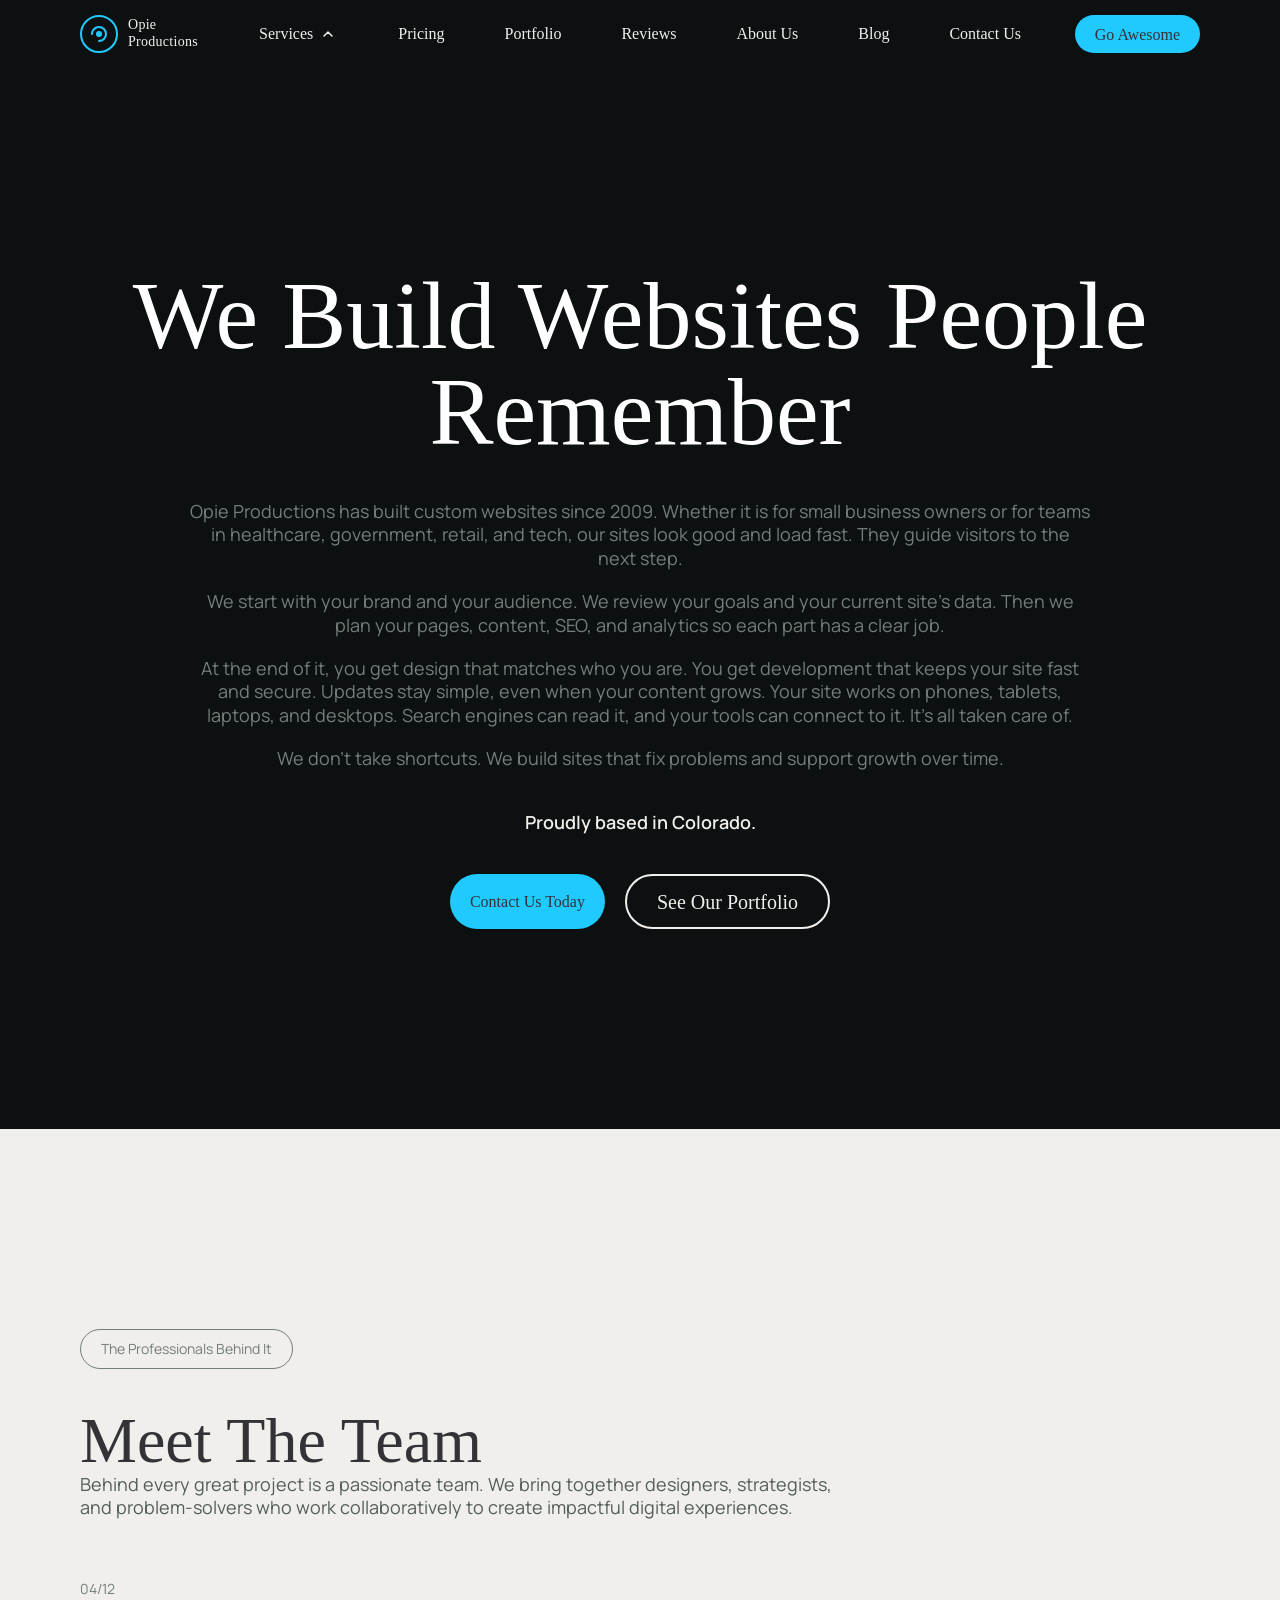
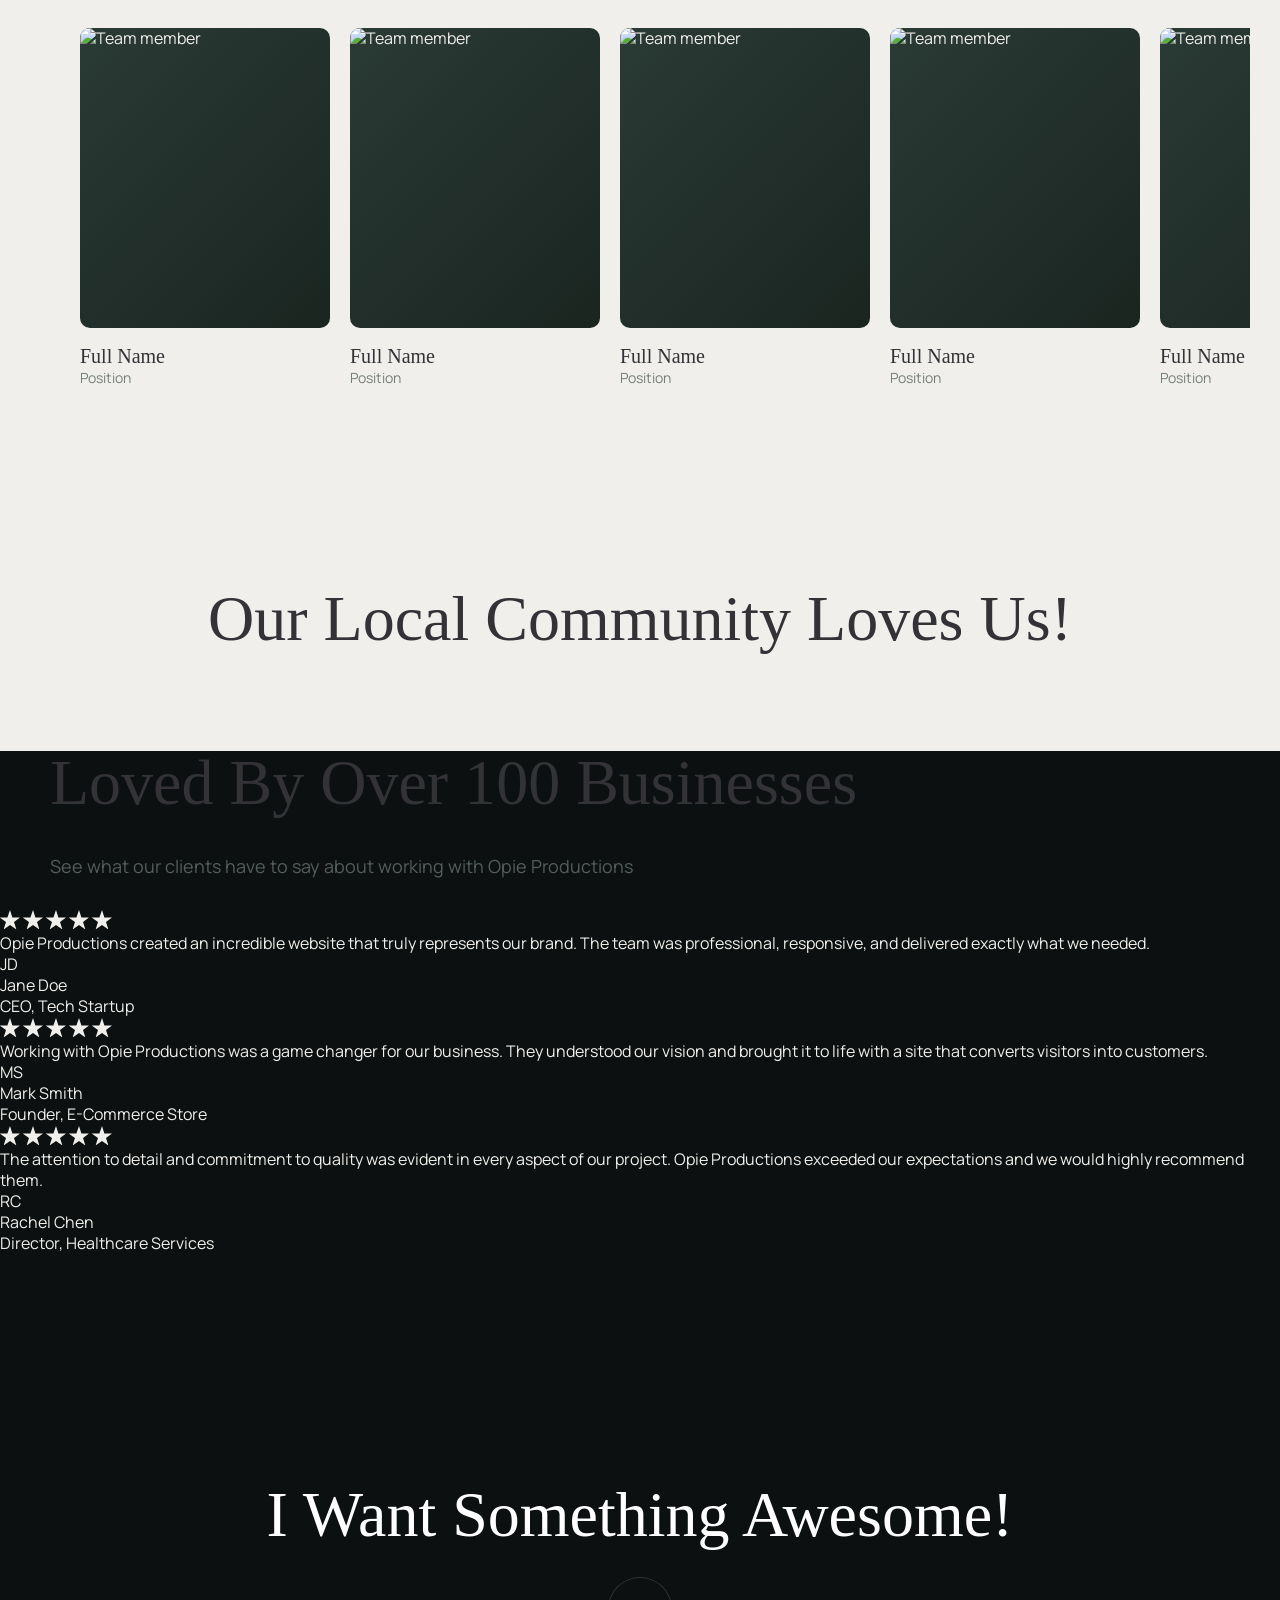
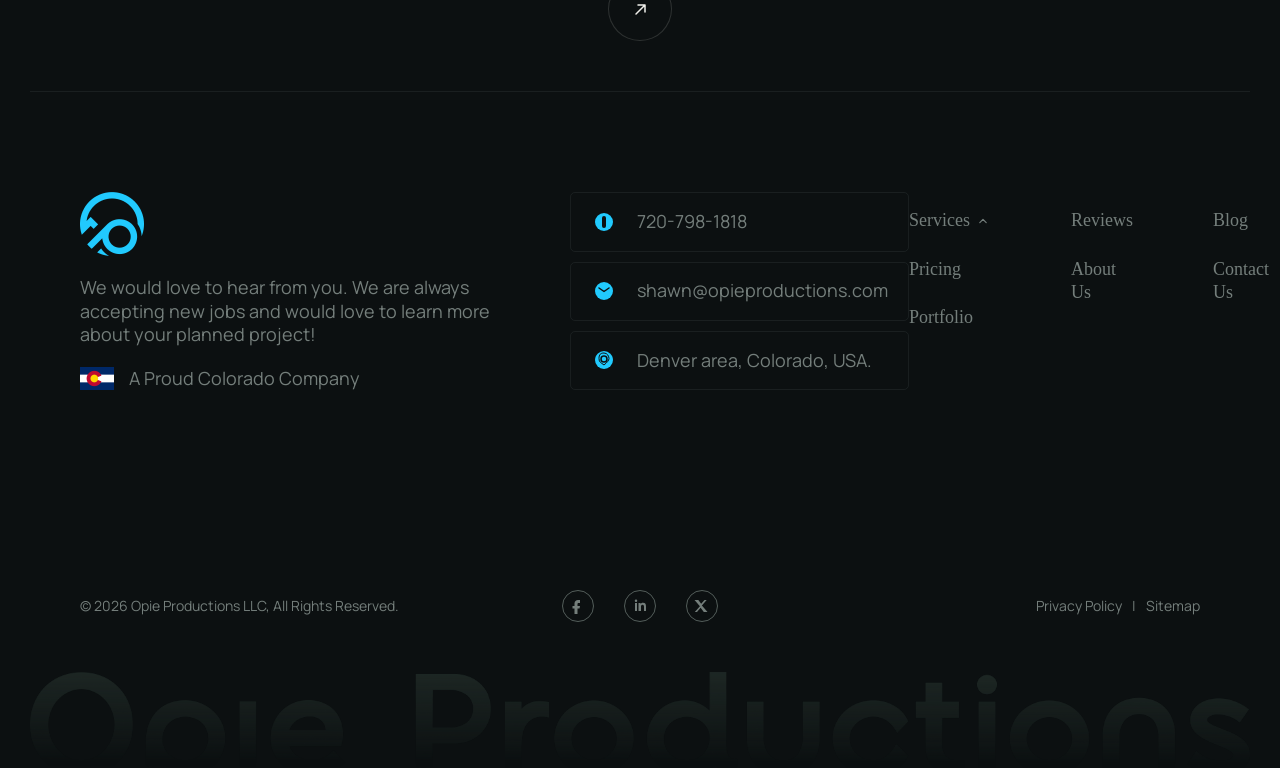
==== commit dd43e496: "Add portfolio project screenshots and wire images into HTML - Download 18 project screenshots from F" ====
--- a/about.html
+++ b/about.html
@@ -68,27 +68,27 @@
     <div class="about-team__counter">04/12</div>
     <div class="about-team__grid">
       <div class="about-team__card">
-        <div class="about-team__card-img"></div>
-        <div class="about-team__card-name">Full Name</div>
-        <div class="about-team__card-role">Position</div>
-      </div>
-      <div class="about-team__card">
-        <div class="about-team__card-img"></div>
-        <div class="about-team__card-name">Full Name</div>
-        <div class="about-team__card-role">Position</div>
-      </div>
-      <div class="about-team__card">
-        <div class="about-team__card-img"></div>
-        <div class="about-team__card-name">Full Name</div>
-        <div class="about-team__card-role">Position</div>
-      </div>
-      <div class="about-team__card">
-        <div class="about-team__card-img"></div>
-        <div class="about-team__card-name">Full Name</div>
-        <div class="about-team__card-role">Position</div>
-      </div>
-      <div class="about-team__card">
-        <div class="about-team__card-img"></div>
+        <div class="about-team__card-img"><img src="images/about-team-1.png" alt="Team member" loading="lazy"></div>
+        <div class="about-team__card-name">Full Name</div>
+        <div class="about-team__card-role">Position</div>
+      </div>
+      <div class="about-team__card">
+        <div class="about-team__card-img"><img src="images/about-team-2.png" alt="Team member" loading="lazy"></div>
+        <div class="about-team__card-name">Full Name</div>
+        <div class="about-team__card-role">Position</div>
+      </div>
+      <div class="about-team__card">
+        <div class="about-team__card-img"><img src="images/about-team-3.png" alt="Team member" loading="lazy"></div>
+        <div class="about-team__card-name">Full Name</div>
+        <div class="about-team__card-role">Position</div>
+      </div>
+      <div class="about-team__card">
+        <div class="about-team__card-img"><img src="images/about-team-4.png" alt="Team member" loading="lazy"></div>
+        <div class="about-team__card-name">Full Name</div>
+        <div class="about-team__card-role">Position</div>
+      </div>
+      <div class="about-team__card">
+        <div class="about-team__card-img"><img src="images/about-team-5.png" alt="Team member" loading="lazy"></div>
         <div class="about-team__card-name">Full Name</div>
         <div class="about-team__card-role">Position</div>
       </div>
--- a/css/styles.css
+++ b/css/styles.css
@@ -4865,6 +4865,13 @@
   background: linear-gradient(135deg, #2a3a35, #1a2520);
   border-radius: 10px;
   margin-bottom: 15px;
+  overflow: hidden;
+}
+.about-team__card-img img {
+  width: 100%;
+  height: 100%;
+  object-fit: cover;
+  display: block;
 }
 
 .about-team__card-name {
@@ -5446,6 +5453,14 @@
   height: 280px;
   background: linear-gradient(135deg, #2a3a35, #1a2520);
   position: relative;
+  overflow: hidden;
+}
+.portfolio-card__img img {
+  width: 100%;
+  height: 100%;
+  object-fit: cover;
+  object-position: top center;
+  display: block;
 }
 
 .portfolio-card__body {
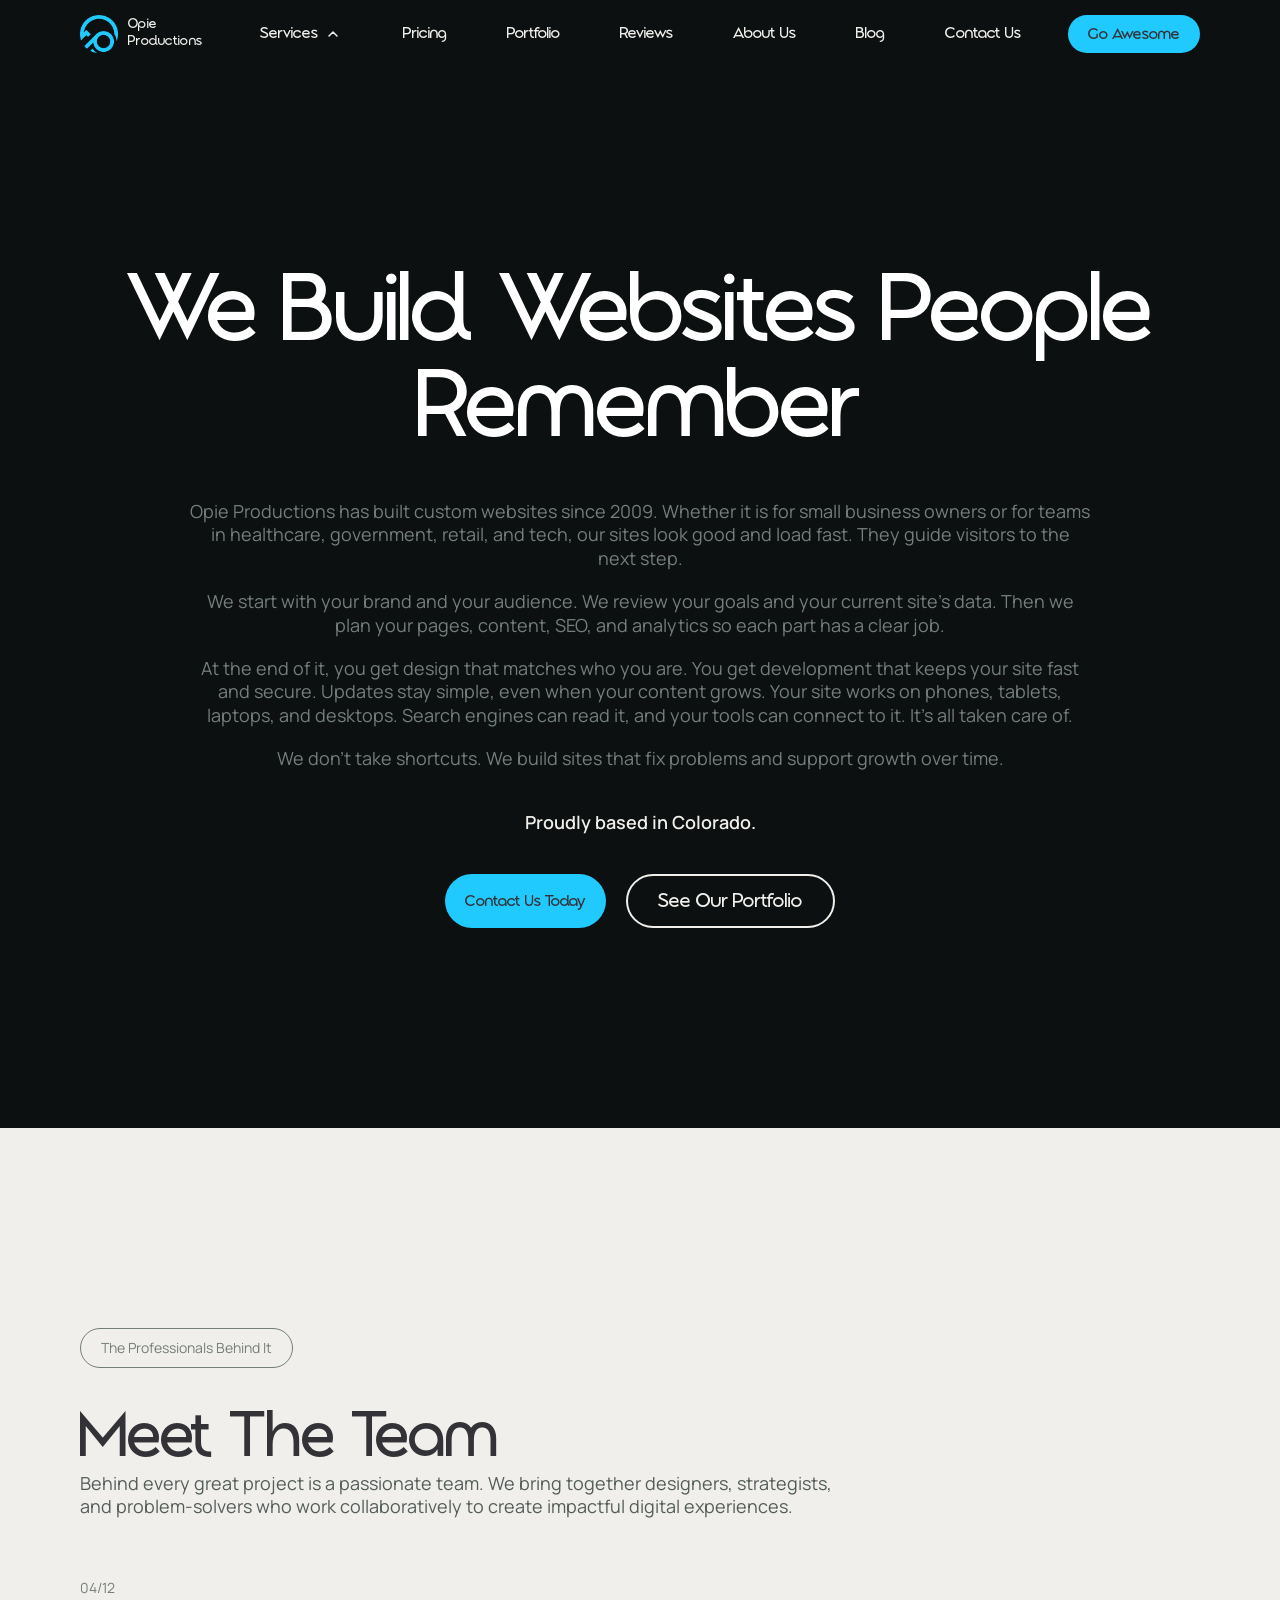
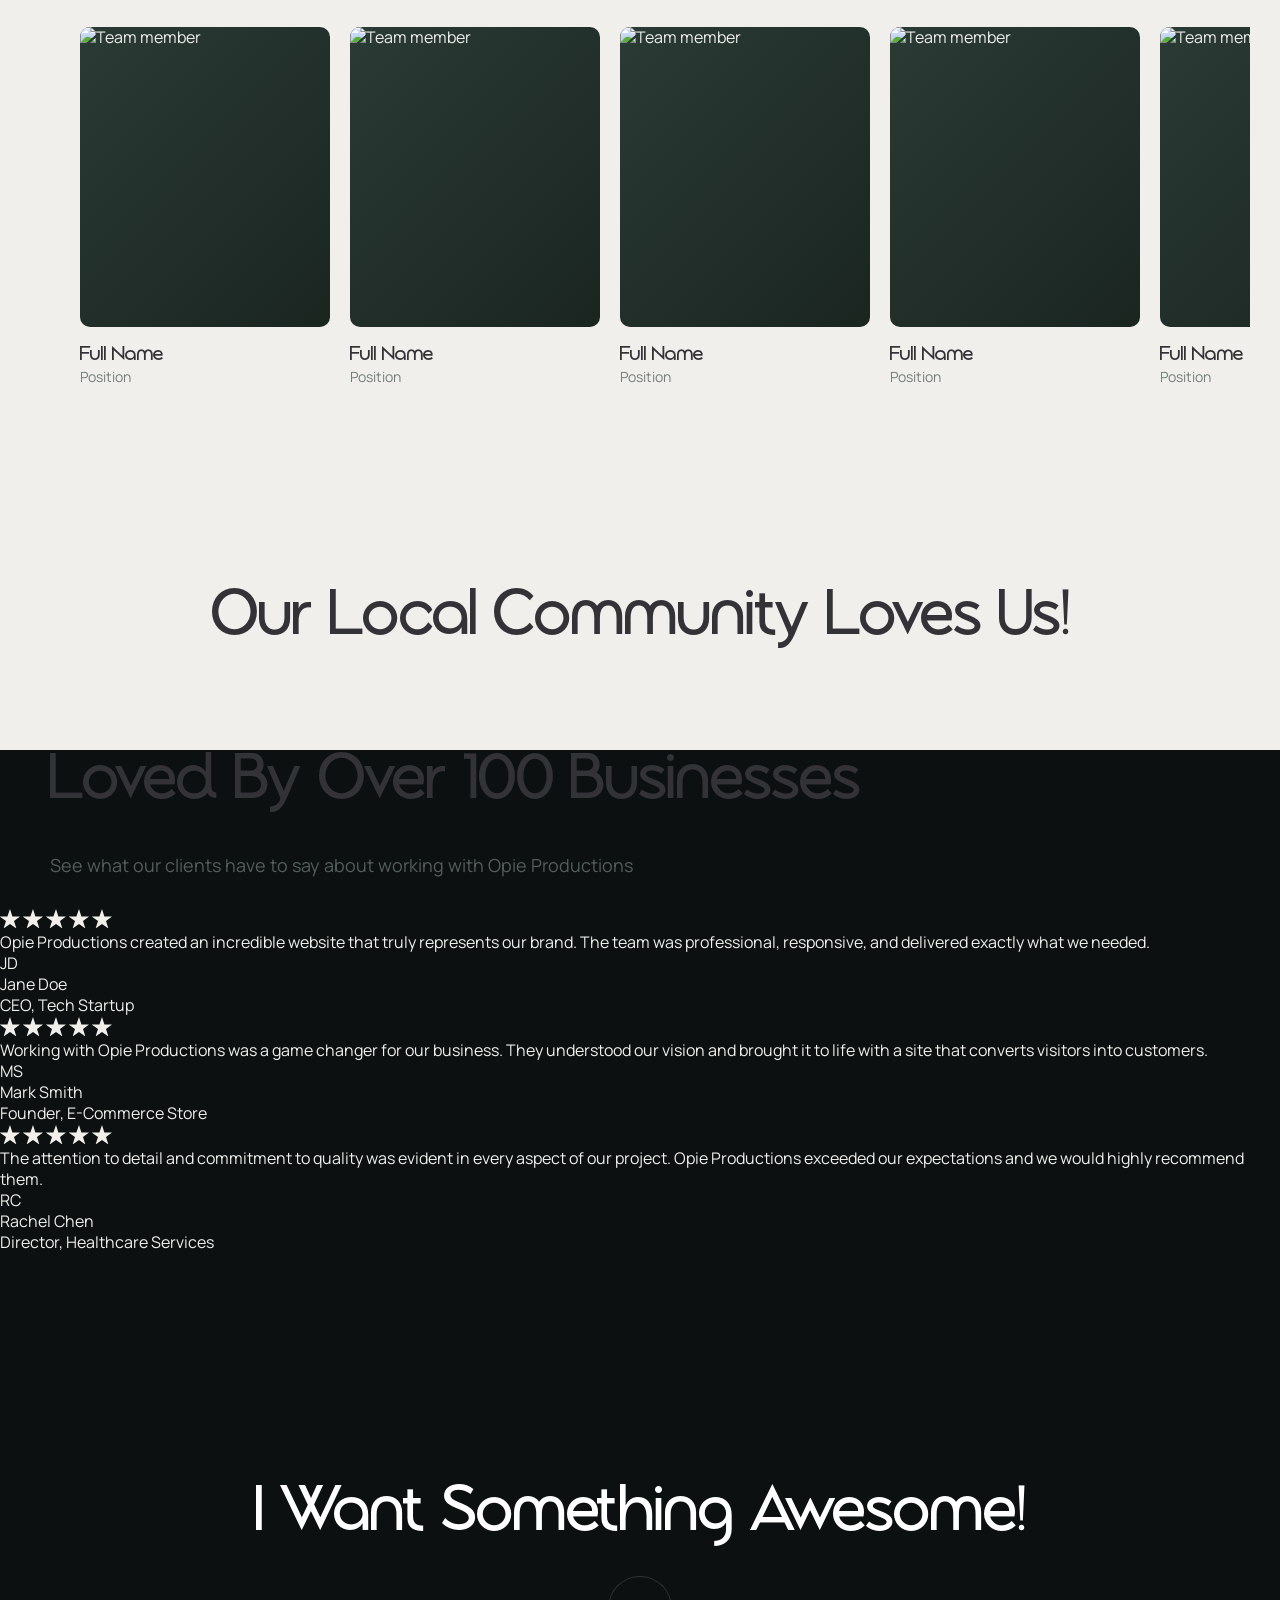
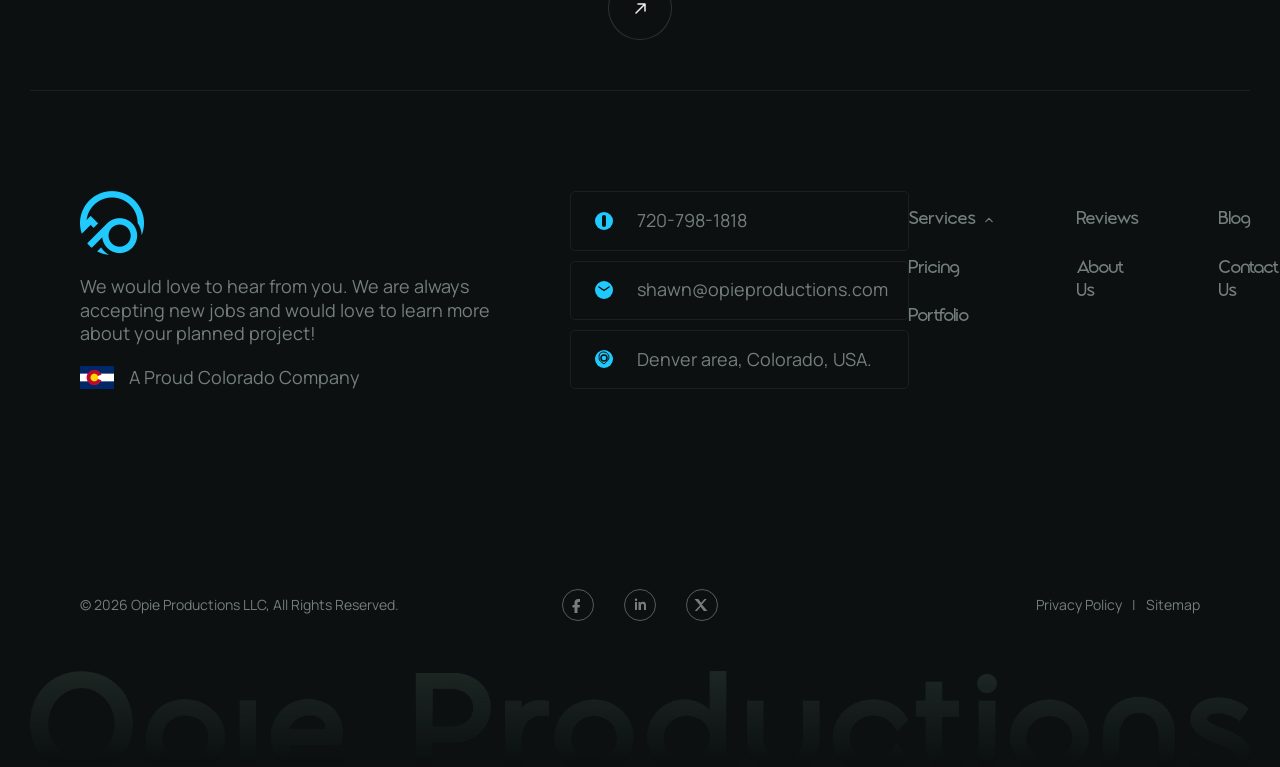
==== commit e781a3c3: "Add Sewimple Pol font files and fix font loading" ====
--- a/about.html
+++ b/about.html
@@ -6,7 +6,7 @@
   <title>About Us - Opie Productions</title>
   <link rel="preconnect" href="https://fonts.googleapis.com">
   <link rel="preconnect" href="https://fonts.gstatic.com" crossorigin>
-  <link href="https://fonts.googleapis.com/css2?family=Manrope:wght@400;500;600;700&display=swap" rel="stylesheet">
+  <link href="https://fonts.googleapis.com/css2?family=Manrope:wght@300;400;500;600;700&display=swap" rel="stylesheet">
   <link rel="stylesheet" href="css/styles.css">
 </head>
 <body>
@@ -15,18 +15,19 @@
   <nav class="nav">
     <div class="nav__left">
       <a href="index.html" class="nav__logo">
-        <svg class="nav__logo-icon" width="38" height="38" viewBox="0 0 38 38" fill="none" xmlns="http://www.w3.org/2000/svg">
-          <circle cx="19" cy="19" r="18" stroke="#21cafe" stroke-width="2"/>
-          <path d="M12 19c0-3.866 3.134-7 7-7s7 3.134 7 7-3.134 7-7 7" stroke="#21cafe" stroke-width="2" stroke-linecap="round"/>
-          <circle cx="19" cy="19" r="3" fill="#21cafe"/>
-        </svg>
+        <img src="images/footer-logo.png" alt="Opie Productions logo" class="nav__logo-icon" width="38" height="38">
         <span class="nav__logo-text">Opie<br>Productions</span>
       </a>
     </div>
     <div class="nav__links">
       <div class="nav__dropdown">
         <span>Services</span>
-        <svg width="20" height="20" viewBox="0 0 20 20" fill="none"><path d="M6 12l4-4 4 4" stroke="#f0efeb" stroke-width="1.5" stroke-linecap="round" stroke-linejoin="round"/></svg>
+        <svg class="nav__dropdown-arrow" width="20" height="20" viewBox="0 0 20 20" fill="none"><path d="M6 12l4-4 4 4" stroke="#f0efeb" stroke-width="1.5" stroke-linecap="round" stroke-linejoin="round"/></svg>
+        <div class="nav__dropdown-menu">
+          <a href="web-design.html" class="nav__dropdown-item">Web Design</a>
+          <a href="web-dev.html" class="nav__dropdown-item">Web Development</a>
+          <a href="seo.html" class="nav__dropdown-item">SEO</a>
+        </div>
       </div>
       <a href="pricing.html">Pricing</a>
       <a href="portfolio.html">Portfolio</a>
--- a/css/styles.css
+++ b/css/styles.css
@@ -18,20 +18,17 @@
   --white: #ffffff;
 
   /* Fonts */
-  --font-display: 'Georgia', 'Times New Roman', serif; /* Fallback for Sewimple Pol */
+  --font-display: 'Sewimple Pol', sans-serif;
   --font-body: 'Manrope', sans-serif;
 }
 
-/*
-  NOTE: The design uses "Sewimple Pol" as the display font.
-  Replace the @font-face below with the actual font file if available.
-  For now, we use a serif fallback that approximates the feel.
-*/
 @font-face {
   font-family: 'Sewimple Pol';
-  src: local('Sewimple Pol');
+  src: url('../fonts/SewimplePol.woff2') format('woff2'),
+       url('../fonts/SewimplePol.woff') format('woff');
   font-weight: 400;
   font-style: normal;
+  font-display: swap;
 }
 
 html {
@@ -63,7 +60,7 @@
   justify-content: center;
   padding: 15px 30px 13px;
   border-radius: 100px;
-  font-family: 'Sewimple Pol', var(--font-display);
+  font-family: var(--font-display);
   font-size: 20px;
   line-height: normal;
   text-transform: capitalize;
@@ -162,7 +159,7 @@
 }
 
 .nav__logo-text {
-  font-family: 'Sewimple Pol', var(--font-display);
+  font-family: var(--font-display);
   font-size: 14px;
   line-height: 1.2;
   color: var(--cream);
@@ -177,7 +174,7 @@
 
 .nav__links a,
 .nav__dropdown span {
-  font-family: 'Sewimple Pol', var(--font-display);
+  font-family: var(--font-display);
   font-size: 16px;
   color: var(--cream);
   white-space: nowrap;
@@ -194,6 +191,67 @@
   align-items: center;
   gap: 5px;
   cursor: pointer;
+  position: relative;
+}
+
+.nav__dropdown-arrow {
+  transition: transform 0.3s ease;
+}
+
+.nav__dropdown:hover .nav__dropdown-arrow {
+  transform: rotate(180deg);
+}
+
+.nav__dropdown-menu {
+  position: absolute;
+  top: 100%;
+  left: 50%;
+  transform: translateX(-50%);
+  margin-top: 15px;
+  background-color: var(--dark-green);
+  border: 1px solid rgba(240, 239, 235, 0.1);
+  border-radius: 12px;
+  padding: 10px 0;
+  min-width: 200px;
+  opacity: 0;
+  visibility: hidden;
+  transform: translateX(-50%) translateY(5px);
+  transition: opacity 0.25s ease, visibility 0.25s ease, transform 0.25s ease;
+  z-index: 100;
+  box-shadow: 0 15px 40px rgba(0, 0, 0, 0.4);
+}
+
+.nav__dropdown:hover .nav__dropdown-menu {
+  opacity: 1;
+  visibility: visible;
+  transform: translateX(-50%) translateY(0);
+}
+
+/* Bridge the gap between trigger and menu so hover doesn't break */
+.nav__dropdown-menu::before {
+  content: '';
+  position: absolute;
+  top: -15px;
+  left: 0;
+  right: 0;
+  height: 15px;
+}
+
+.nav__dropdown-item {
+  display: block;
+  padding: 10px 20px;
+  font-family: var(--font-body);
+  font-size: 14px;
+  font-weight: 500;
+  color: var(--cream);
+  text-decoration: none;
+  transition: background-color 0.2s ease, color 0.2s ease;
+  white-space: nowrap;
+}
+
+.nav__dropdown-item:hover {
+  background-color: rgba(33, 202, 254, 0.1);
+  color: var(--cyan);
 }
 
 .nav__right {
@@ -264,7 +322,7 @@
 }
 
 .hero__heading {
-  font-family: 'Sewimple Pol', var(--font-display);
+  font-family: var(--font-display);
   font-size: 96px;
   line-height: 1;
   color: var(--dark-text);
@@ -348,6 +406,15 @@
   width: 648px;
 }
 
+.hero__image-card img {
+  width: 100%;
+  height: 100%;
+  object-fit: cover;
+  object-position: top center;
+  display: block;
+  border-radius: 20px;
+}
+
 .hero__image-placeholder {
   width: 100%;
   height: 100%;
@@ -381,7 +448,7 @@
 }
 
 .marquee__content span {
-  font-family: 'Sewimple Pol', var(--font-display);
+  font-family: var(--font-display);
   font-size: 24px;
   line-height: 1.2;
   color: var(--dark-text);
@@ -434,7 +501,7 @@
 }
 
 .expertise__title {
-  font-family: 'Sewimple Pol', var(--font-display);
+  font-family: var(--font-display);
   font-size: 64px;
   line-height: 1;
   color: var(--white);
@@ -462,11 +529,13 @@
   align-items: flex-start;
   padding: 50px;
   width: 100%;
+  border-radius: 10px;
+  transition: background-color 0.4s ease;
+  text-decoration: none;
 }
 
 .service--expanded {
   background-color: var(--dark-green);
-  border-radius: 10px;
 }
 
 .service--collapsed {
@@ -495,16 +564,23 @@
   color: var(--secondary);
 }
 
-.service__content {
+.service__body {
   flex: 1;
   display: flex;
   flex-direction: column;
-  gap: 10px;
   min-width: 0;
 }
 
+/* Header row: title + button + arrow aligned on same line */
+.service__header {
+  display: flex;
+  align-items: center;
+  justify-content: space-between;
+  gap: 20px;
+}
+
 .service__title {
-  font-family: 'Sewimple Pol', var(--font-display);
+  font-family: var(--font-display);
   font-size: 48px;
   line-height: 1;
   color: var(--white);
@@ -518,6 +594,33 @@
   opacity: 1;
 }
 
+.service__actions-top {
+  display: flex;
+  align-items: center;
+  gap: 10px;
+  flex-shrink: 0;
+}
+
+/* Hide the CTA button when collapsed, show only arrow */
+.service--collapsed .service__actions-top .btn {
+  display: none;
+}
+
+/* Details: description + tags, expands/collapses below header */
+.service__details {
+  overflow: hidden;
+  max-height: 0;
+  opacity: 0;
+  transition: max-height 0.5s ease, opacity 0.4s ease, margin-top 0.4s ease;
+  margin-top: 0;
+}
+
+.service--expanded .service__details {
+  max-height: 400px;
+  opacity: 1;
+  margin-top: 15px;
+}
+
 .service__description {
   font-family: var(--font-body);
   font-size: 18px;
@@ -533,25 +636,12 @@
   margin-bottom: 0;
 }
 
-.service__actions {
-  display: flex;
-  flex-direction: column;
-  align-items: flex-end;
-  justify-content: space-between;
-  align-self: stretch;
-  flex-shrink: 0;
-}
-
-.service__actions-top {
-  display: flex;
-  align-items: center;
-  gap: 10px;
-}
-
 .service__tags {
   display: flex;
   gap: 10px;
   position: relative;
+  margin-top: 15px;
+  justify-content: flex-end;
 }
 
 .service__tag {
@@ -561,6 +651,7 @@
   font-family: var(--font-body);
   font-size: 14px;
   color: var(--muted);
+  white-space: nowrap;
 }
 
 .service__tags-fade {
@@ -586,7 +677,7 @@
   justify-content: space-between;
   position: relative;
   overflow: hidden;
-  margin-top: 200px;
+  margin-top: 60px;
 }
 
 .cta-card__tags {
@@ -635,7 +726,7 @@
 }
 
 .cta-card__heading {
-  font-family: 'Sewimple Pol', var(--font-display);
+  font-family: var(--font-display);
   font-size: 96px;
   line-height: 1;
   color: var(--dark-text);
@@ -684,7 +775,7 @@
 }
 
 .selected-project__title {
-  font-family: 'Sewimple Pol', var(--font-display);
+  font-family: var(--font-display);
   font-size: 64px;
   line-height: 1;
   color: var(--dark-text);
@@ -798,7 +889,7 @@
 }
 
 .reviews__title {
-  font-family: 'Sewimple Pol', var(--font-display);
+  font-family: var(--font-display);
   font-size: 64px;
   line-height: 1;
   color: var(--dark-text);
@@ -949,7 +1040,7 @@
 }
 
 .review-card__name {
-  font-family: 'Sewimple Pol', var(--font-display);
+  font-family: var(--font-display);
   font-size: 32px;
   line-height: 1.2;
   color: var(--white);
@@ -973,7 +1064,7 @@
 }
 
 .review-card__quote {
-  font-family: 'Sewimple Pol', var(--font-display);
+  font-family: var(--font-display);
   font-size: 80px;
   line-height: 0.5;
   color: var(--cyan);
@@ -988,7 +1079,7 @@
 }
 
 .review-card__title {
-  font-family: 'Sewimple Pol', var(--font-display);
+  font-family: var(--font-display);
   font-size: 32px;
   line-height: 1.2;
   color: var(--white);
@@ -1045,7 +1136,7 @@
 }
 
 .footer__cta-heading {
-  font-family: 'Sewimple Pol', var(--font-display);
+  font-family: var(--font-display);
   font-size: 64px;
   line-height: 1;
   color: var(--white);
@@ -1157,7 +1248,7 @@
 }
 
 .footer__nav-link {
-  font-family: 'Sewimple Pol', var(--font-display);
+  font-family: var(--font-display);
   font-size: 18px;
   color: var(--muted);
   display: flex;
@@ -1287,11 +1378,8 @@
   .service__title {
     font-size: 36px;
   }
-  .service__actions {
-    display: none;
-  }
-  .service--expanded .service__actions {
-    display: flex;
+  .service__header {
+    flex-wrap: wrap;
   }
   .cta-card {
     height: auto;
@@ -1394,6 +1482,16 @@
   .service__number {
     display: none;
   }
+  .service__details {
+    flex-direction: column;
+    gap: 15px;
+  }
+  .service__tags {
+    flex-wrap: wrap;
+  }
+  .service__tags-fade {
+    display: none;
+  }
   .cta-card {
     margin-top: 80px;
   }
@@ -1526,7 +1624,7 @@
 }
 
 .page-hero__heading {
-  font-family: 'Sewimple Pol', var(--font-display);
+  font-family: var(--font-display);
   font-size: 96px;
   line-height: 1;
   text-transform: capitalize;
@@ -1615,7 +1713,7 @@
 }
 
 .value-prop__heading {
-  font-family: 'Sewimple Pol', var(--font-display);
+  font-family: var(--font-display);
   font-size: 96px;
   line-height: 1;
   color: var(--dark-text);
@@ -1689,7 +1787,7 @@
 }
 
 .service-detail__title {
-  font-family: 'Sewimple Pol', var(--font-display);
+  font-family: var(--font-display);
   font-size: 64px;
   line-height: 1;
   color: var(--white);
@@ -1725,7 +1823,7 @@
 }
 
 .service-detail__card-title {
-  font-family: 'Sewimple Pol', var(--font-display);
+  font-family: var(--font-display);
   font-size: 32px;
   line-height: 1.2;
   color: var(--white);
@@ -1752,25 +1850,25 @@
 }
 
 .service-detail__font-name {
-  font-family: 'Sewimple Pol', var(--font-display);
+  font-family: var(--font-display);
   font-size: 24px;
   color: var(--cyan);
 }
 
 .service-detail__font-sample {
-  font-family: 'Sewimple Pol', var(--font-display);
+  font-family: var(--font-display);
   font-size: 20px;
   color: var(--muted);
 }
 
 .service-detail__font-numbers {
-  font-family: 'Sewimple Pol', var(--font-display);
+  font-family: var(--font-display);
   font-size: 20px;
   color: var(--muted);
 }
 
 .service-detail__card-cta-label {
-  font-family: 'Sewimple Pol', var(--font-display);
+  font-family: var(--font-display);
   font-size: 24px;
   color: var(--cyan);
 }
@@ -1824,7 +1922,7 @@
 }
 
 .seo-stats__title {
-  font-family: 'Sewimple Pol', var(--font-display);
+  font-family: var(--font-display);
   font-size: 64px;
   line-height: 1;
   color: var(--white);
@@ -1856,7 +1954,7 @@
 }
 
 .seo-stats__number {
-  font-family: 'Sewimple Pol', var(--font-display);
+  font-family: var(--font-display);
   font-size: 80px;
   line-height: 1;
   color: var(--cyan);
@@ -1898,7 +1996,7 @@
 }
 
 .approach__title {
-  font-family: 'Sewimple Pol', var(--font-display);
+  font-family: var(--font-display);
   font-size: 64px;
   line-height: 1;
   color: var(--white);
@@ -1952,7 +2050,7 @@
 }
 
 .approach__step-title {
-  font-family: 'Sewimple Pol', var(--font-display);
+  font-family: var(--font-display);
   font-size: 48px;
   line-height: 1;
   color: var(--white);
@@ -1977,7 +2075,7 @@
 }
 
 .approach__cta-label {
-  font-family: 'Sewimple Pol', var(--font-display);
+  font-family: var(--font-display);
   font-size: 32px;
   color: var(--white);
   text-transform: capitalize;
@@ -2034,7 +2132,7 @@
 }
 
 .content-section__title {
-  font-family: 'Sewimple Pol', var(--font-display);
+  font-family: var(--font-display);
   font-size: 64px;
   line-height: 1;
   text-transform: capitalize;
@@ -2119,7 +2217,7 @@
   color: var(--dark-text);
   padding: 20px 40px;
   border-radius: 100px;
-  font-family: 'Sewimple Pol', var(--font-display);
+  font-family: var(--font-display);
   font-size: 20px;
   text-transform: capitalize;
 }
@@ -2158,14 +2256,14 @@
 }
 
 .tech-card__stat {
-  font-family: 'Sewimple Pol', var(--font-display);
+  font-family: var(--font-display);
   font-size: 32px;
   color: var(--cyan);
   font-weight: 400;
 }
 
 .tech-card__label {
-  font-family: 'Sewimple Pol', var(--font-display);
+  font-family: var(--font-display);
   font-size: 24px;
   color: var(--white);
   font-weight: 400;
@@ -2198,7 +2296,7 @@
 }
 
 .expertise-grid__card-title {
-  font-family: 'Sewimple Pol', var(--font-display);
+  font-family: var(--font-display);
   font-size: 28px;
   line-height: 1.2;
   color: var(--white);
@@ -2221,7 +2319,7 @@
 }
 
 .what-you-get__title {
-  font-family: 'Sewimple Pol', var(--font-display);
+  font-family: var(--font-display);
   font-size: 32px;
   color: var(--white);
   font-weight: 400;
@@ -2269,7 +2367,7 @@
 }
 
 .cta-banner__title {
-  font-family: 'Sewimple Pol', var(--font-display);
+  font-family: var(--font-display);
   font-size: 48px;
   line-height: 1;
   color: var(--white);
@@ -2307,7 +2405,7 @@
 }
 
 .team-card__name {
-  font-family: 'Sewimple Pol', var(--font-display);
+  font-family: var(--font-display);
   font-size: 24px;
   color: var(--white);
   font-weight: 400;
@@ -2330,7 +2428,7 @@
 }
 
 .awards-section__title {
-  font-family: 'Sewimple Pol', var(--font-display);
+  font-family: var(--font-display);
   font-size: 64px;
   line-height: 1;
   font-weight: 400;
@@ -2342,7 +2440,7 @@
 }
 
 .awards-section__subtitle {
-  font-family: 'Sewimple Pol', var(--font-display);
+  font-family: var(--font-display);
   font-size: 64px;
   line-height: 1;
   color: var(--cyan);
@@ -2437,7 +2535,7 @@
 }
 
 .pricing-card__title {
-  font-family: 'Sewimple Pol', var(--font-display);
+  font-family: var(--font-display);
   font-size: 32px;
   color: var(--white);
   font-weight: 400;
@@ -2452,7 +2550,7 @@
 }
 
 .pricing-card__price {
-  font-family: 'Sewimple Pol', var(--font-display);
+  font-family: var(--font-display);
   font-size: 48px;
   color: var(--cyan);
   font-weight: 400;
@@ -2746,7 +2844,7 @@
 }
 
 .project-details__title {
-  font-family: 'Sewimple Pol', var(--font-display);
+  font-family: var(--font-display);
   font-size: 64px;
   line-height: 1;
   color: var(--dark-text);
@@ -2786,7 +2884,7 @@
 }
 
 .project-details__meta-value {
-  font-family: 'Sewimple Pol', var(--font-display);
+  font-family: var(--font-display);
   font-size: 20px;
   color: var(--dark-text);
   font-weight: 400;
@@ -2808,7 +2906,7 @@
 }
 
 .project-content__heading {
-  font-family: 'Sewimple Pol', var(--font-display);
+  font-family: var(--font-display);
   font-size: 48px;
   line-height: 1;
   color: var(--dark-text);
@@ -2857,7 +2955,7 @@
 }
 
 .project-content__stat-number {
-  font-family: 'Sewimple Pol', var(--font-display);
+  font-family: var(--font-display);
   font-size: 56px;
   line-height: 1;
   color: var(--cyan);
@@ -2884,7 +2982,7 @@
 }
 
 .project-more__title {
-  font-family: 'Sewimple Pol', var(--font-display);
+  font-family: var(--font-display);
   font-size: 64px;
   line-height: 1;
   color: var(--white);
@@ -3008,7 +3106,7 @@
 }
 
 .portfolio-category__title {
-  font-family: 'Sewimple Pol', var(--font-display);
+  font-family: var(--font-display);
   font-size: 48px;
   line-height: 1;
   color: var(--white);
@@ -3100,7 +3198,7 @@
 }
 
 .pricing-wizard__heading {
-  font-family: 'Sewimple Pol', var(--font-display);
+  font-family: var(--font-display);
   font-size: 64px;
   line-height: 1;
   color: var(--white);
@@ -3148,7 +3246,7 @@
 }
 
 .pricing-wizard__question {
-  font-family: 'Sewimple Pol', var(--font-display);
+  font-family: var(--font-display);
   font-size: 36px;
   line-height: 1.2;
   color: var(--white);
@@ -3354,7 +3452,7 @@
 }
 
 .sp-hero__heading {
-  font-family: 'Sewimple Pol', var(--font-display);
+  font-family: var(--font-display);
   font-size: 96px;
   line-height: 1;
   color: var(--white);
@@ -3432,7 +3530,7 @@
 }
 
 .sp-brand-cta__heading {
-  font-family: 'Sewimple Pol', var(--font-display);
+  font-family: var(--font-display);
   font-size: 96px;
   line-height: 1;
   color: var(--dark-text);
@@ -3507,7 +3605,7 @@
 }
 
 .sp-services__title {
-  font-family: 'Sewimple Pol', var(--font-display);
+  font-family: var(--font-display);
   font-size: 64px;
   line-height: 1;
   color: var(--dark-text);
@@ -3565,7 +3663,7 @@
 }
 
 .sp-services__card-title {
-  font-family: 'Sewimple Pol', var(--font-display);
+  font-family: var(--font-display);
   font-size: 32px;
   line-height: 1;
   color: var(--dark-text);
@@ -3611,21 +3709,21 @@
 }
 
 .sp-services__card-preview-font {
-  font-family: 'Sewimple Pol', var(--font-display);
+  font-family: var(--font-display);
   font-size: 18px;
   color: var(--secondary);
   text-transform: capitalize;
 }
 
 .sp-services__card-preview-sample {
-  font-family: 'Sewimple Pol', var(--font-display);
+  font-family: var(--font-display);
   font-size: 24px;
   color: var(--dark-text);
   letter-spacing: 2.4px;
 }
 
 .sp-services__card-preview-numbers {
-  font-family: 'Sewimple Pol', var(--font-display);
+  font-family: var(--font-display);
   font-size: 24px;
   color: var(--dark-text);
   letter-spacing: 2.4px;
@@ -3854,7 +3952,7 @@
 }
 
 .sp-dark-cta__heading {
-  font-family: 'Sewimple Pol', var(--font-display);
+  font-family: var(--font-display);
   font-size: 96px;
   line-height: 1;
   color: var(--white);
@@ -3931,7 +4029,7 @@
 }
 
 .sp-seo__title {
-  font-family: 'Sewimple Pol', var(--font-display);
+  font-family: var(--font-display);
   font-size: 64px;
   line-height: 1;
   color: var(--white);
@@ -3968,7 +4066,7 @@
 }
 
 .sp-seo__stat-value {
-  font-family: 'Sewimple Pol', var(--font-display);
+  font-family: var(--font-display);
   font-size: 64px;
   line-height: 1;
   color: var(--white);
@@ -4024,7 +4122,7 @@
 }
 
 .sp-approach__title {
-  font-family: 'Sewimple Pol', var(--font-display);
+  font-family: var(--font-display);
   font-size: 64px;
   line-height: 1;
   color: var(--white);
@@ -4077,7 +4175,7 @@
 }
 
 .sp-approach__step-title {
-  font-family: 'Sewimple Pol', var(--font-display);
+  font-family: var(--font-display);
   font-size: 48px;
   line-height: 1;
   color: var(--white);
@@ -4134,7 +4232,7 @@
 }
 
 .sp-pricing-cta__heading {
-  font-family: 'Sewimple Pol', var(--font-display);
+  font-family: var(--font-display);
   font-size: 96px;
   line-height: 1;
   color: var(--dark-text);
@@ -4319,7 +4417,7 @@
 }
 
 .seo-clusters__title {
-  font-family: 'Sewimple Pol', var(--font-display);
+  font-family: var(--font-display);
   font-size: 72px;
   line-height: 1;
   color: var(--cream);
@@ -4346,7 +4444,7 @@
   display: flex;
   align-items: center;
   justify-content: center;
-  font-family: 'Sewimple Pol', var(--font-display);
+  font-family: var(--font-display);
   font-size: 32px;
   color: var(--white);
   font-weight: 600;
@@ -4434,7 +4532,7 @@
 }
 
 .seo-stats__card-number {
-  font-family: 'Sewimple Pol', var(--font-display);
+  font-family: var(--font-display);
   font-size: 48px;
   line-height: 1;
   color: var(--cyan);
@@ -4488,7 +4586,7 @@
 }
 
 .seo-technical__title {
-  font-family: 'Sewimple Pol', var(--font-display);
+  font-family: var(--font-display);
   font-size: 72px;
   line-height: 1;
   color: var(--cream);
@@ -4758,7 +4856,7 @@
 }
 
 .about-hero__heading {
-  font-family: 'Sewimple Pol', var(--font-display);
+  font-family: var(--font-display);
   font-size: 96px;
   line-height: 1;
   color: var(--white);
@@ -4820,7 +4918,7 @@
 }
 
 .about-team__title {
-  font-family: 'Sewimple Pol', var(--font-display);
+  font-family: var(--font-display);
   font-size: 64px;
   line-height: 1;
   color: var(--dark-text);
@@ -4875,7 +4973,7 @@
 }
 
 .about-team__card-name {
-  font-family: 'Sewimple Pol', var(--font-display);
+  font-family: var(--font-display);
   font-size: 20px;
   color: var(--dark-text);
 }
@@ -4893,7 +4991,7 @@
 }
 
 .about-awards__title {
-  font-family: 'Sewimple Pol', var(--font-display);
+  font-family: var(--font-display);
   font-size: 64px;
   line-height: 1;
   color: var(--dark-text);
@@ -4940,7 +5038,7 @@
 }
 
 .pricing-page__heading {
-  font-family: 'Sewimple Pol', var(--font-display);
+  font-family: var(--font-display);
   font-size: 96px;
   line-height: 1;
   color: var(--white);
@@ -4978,7 +5076,7 @@
 }
 
 .pricing-wizard__question {
-  font-family: 'Sewimple Pol', var(--font-display);
+  font-family: var(--font-display);
   font-size: 48px;
   line-height: 1;
   color: var(--white);
@@ -5125,7 +5223,7 @@
 }
 
 .project-detail-hero__title {
-  font-family: 'Sewimple Pol', var(--font-display);
+  font-family: var(--font-display);
   font-size: 64px;
   line-height: 1;
   color: var(--white);
@@ -5176,7 +5274,7 @@
 }
 
 .project-about__heading {
-  font-family: 'Sewimple Pol', var(--font-display);
+  font-family: var(--font-display);
   font-size: 48px;
   line-height: 1;
   color: var(--dark-text);
@@ -5262,7 +5360,7 @@
 }
 
 .project-more__heading {
-  font-family: 'Sewimple Pol', var(--font-display);
+  font-family: var(--font-display);
   font-size: 48px;
   line-height: 1;
   color: var(--white);
@@ -5302,7 +5400,7 @@
 }
 
 .project-more__card-title {
-  font-family: 'Sewimple Pol', var(--font-display);
+  font-family: var(--font-display);
   font-size: 22px;
   color: var(--cream);
 }
@@ -5359,7 +5457,7 @@
 }
 
 .portfolio-hero__heading {
-  font-family: 'Sewimple Pol', var(--font-display);
+  font-family: var(--font-display);
   font-size: 96px;
   line-height: 1;
   color: var(--white);
@@ -5471,7 +5569,7 @@
 }
 
 .portfolio-card__url {
-  font-family: 'Sewimple Pol', var(--font-display);
+  font-family: var(--font-display);
   font-size: 24px;
   color: var(--cream);
   text-transform: capitalize;
@@ -5514,7 +5612,7 @@
 }
 
 .portfolio-callout__heading {
-  font-family: 'Sewimple Pol', var(--font-display);
+  font-family: var(--font-display);
   font-size: 36px;
   line-height: 1.1;
   color: var(--cream);
@@ -5549,7 +5647,7 @@
 }
 
 .portfolio-bottom-cta__heading {
-  font-family: 'Sewimple Pol', var(--font-display);
+  font-family: var(--font-display);
   font-size: 64px;
   line-height: 1;
   color: var(--dark-text);
